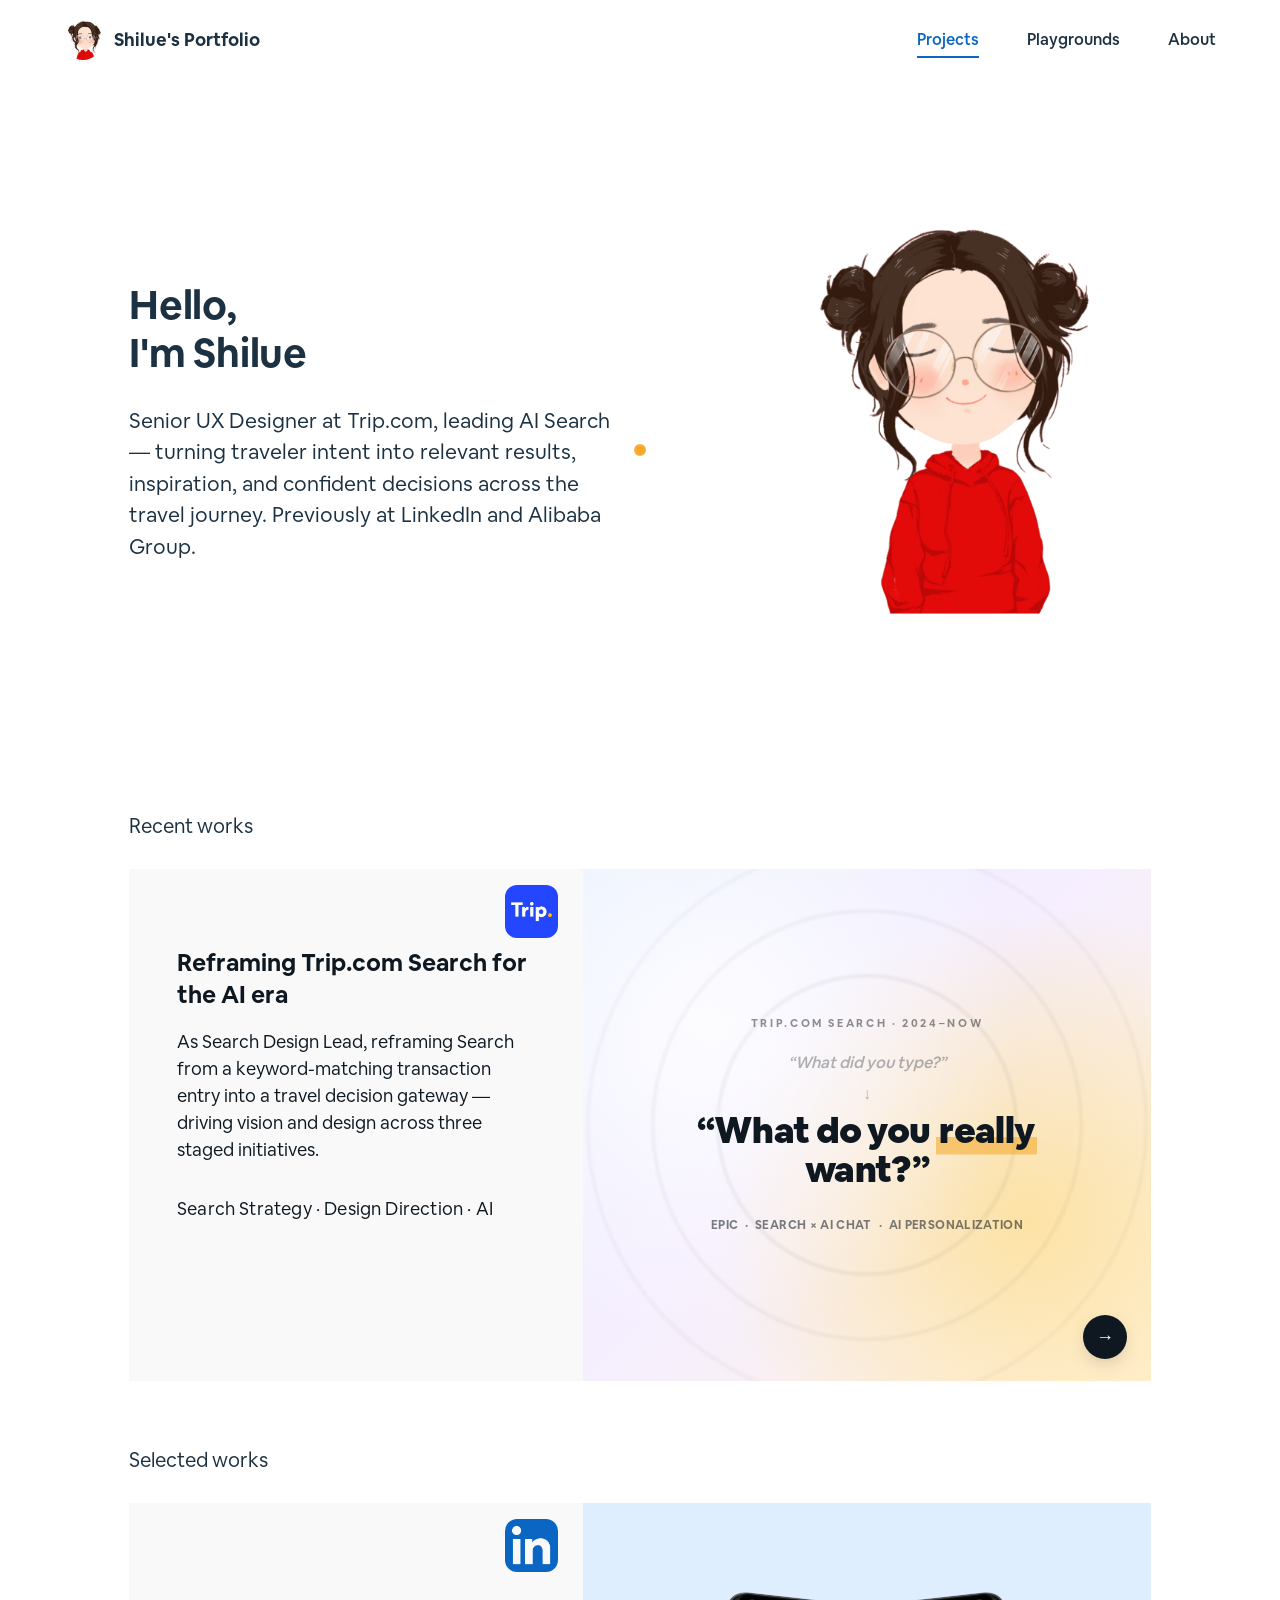
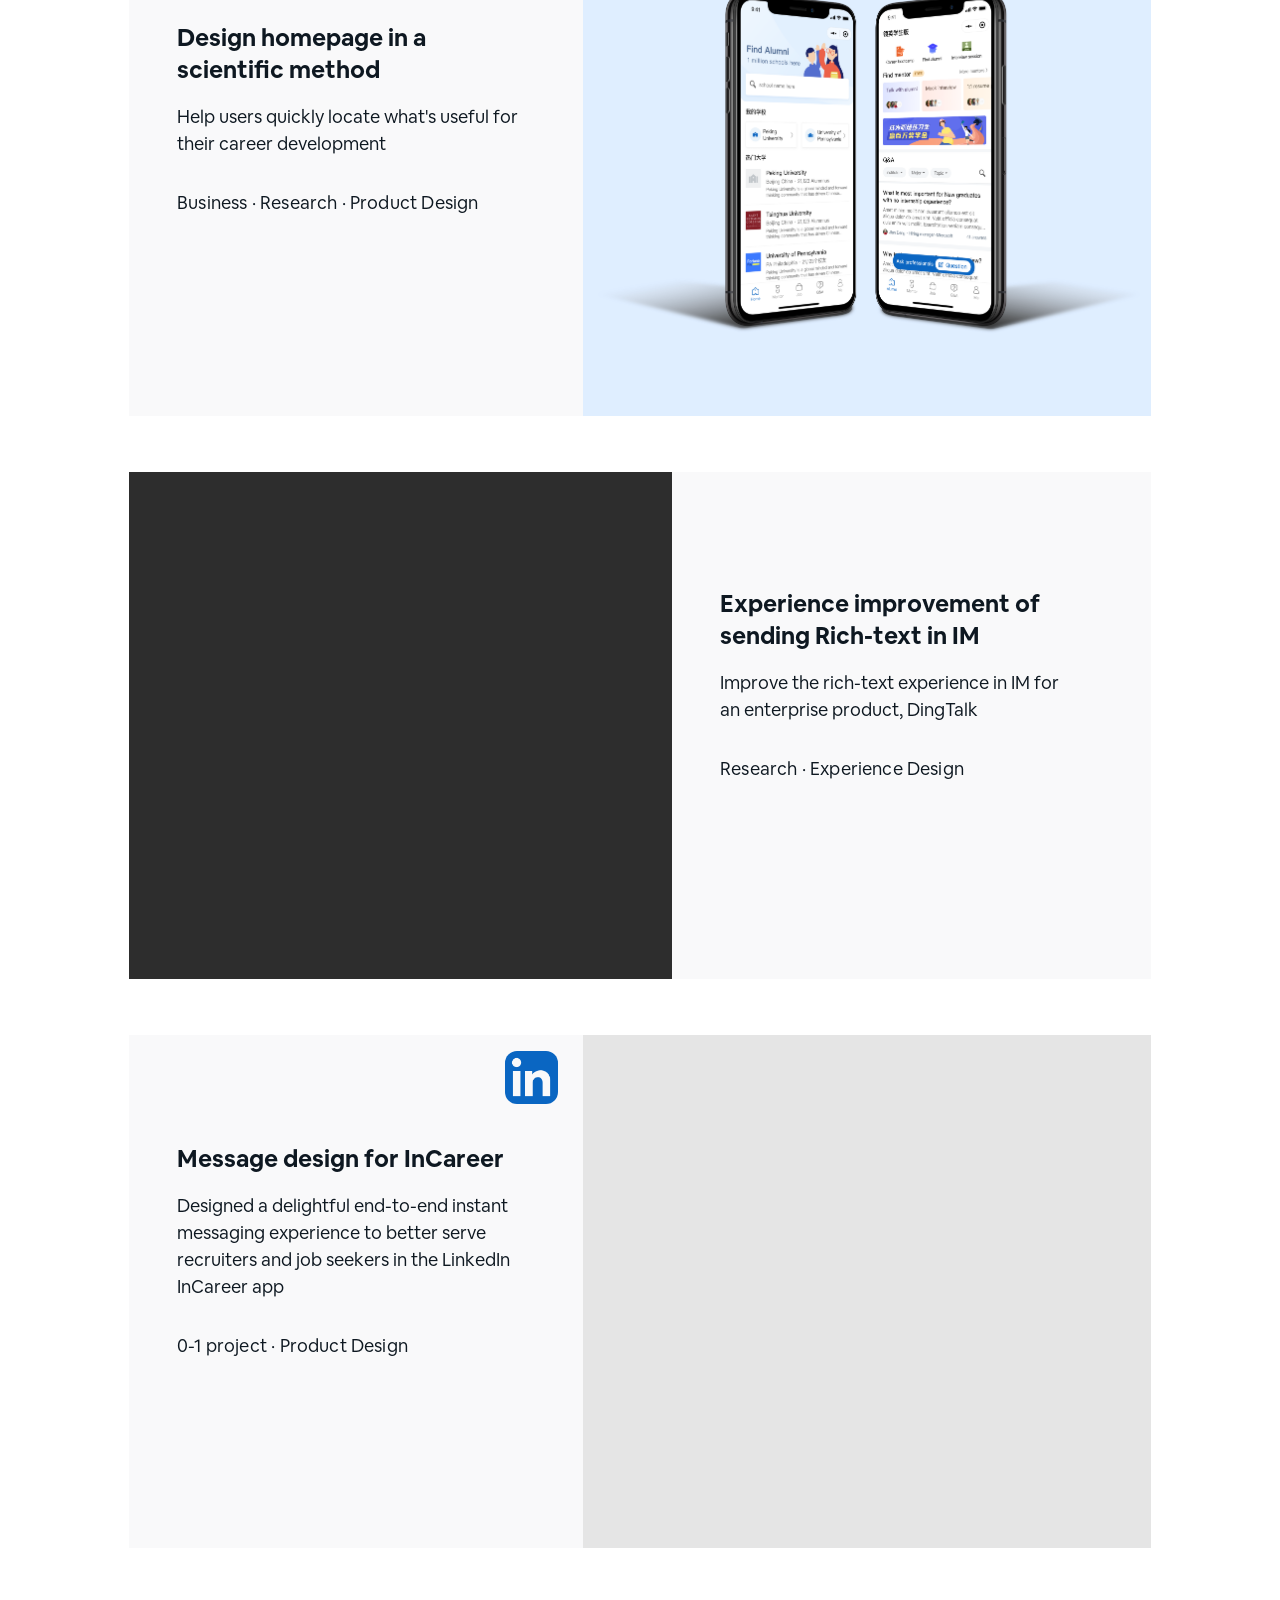
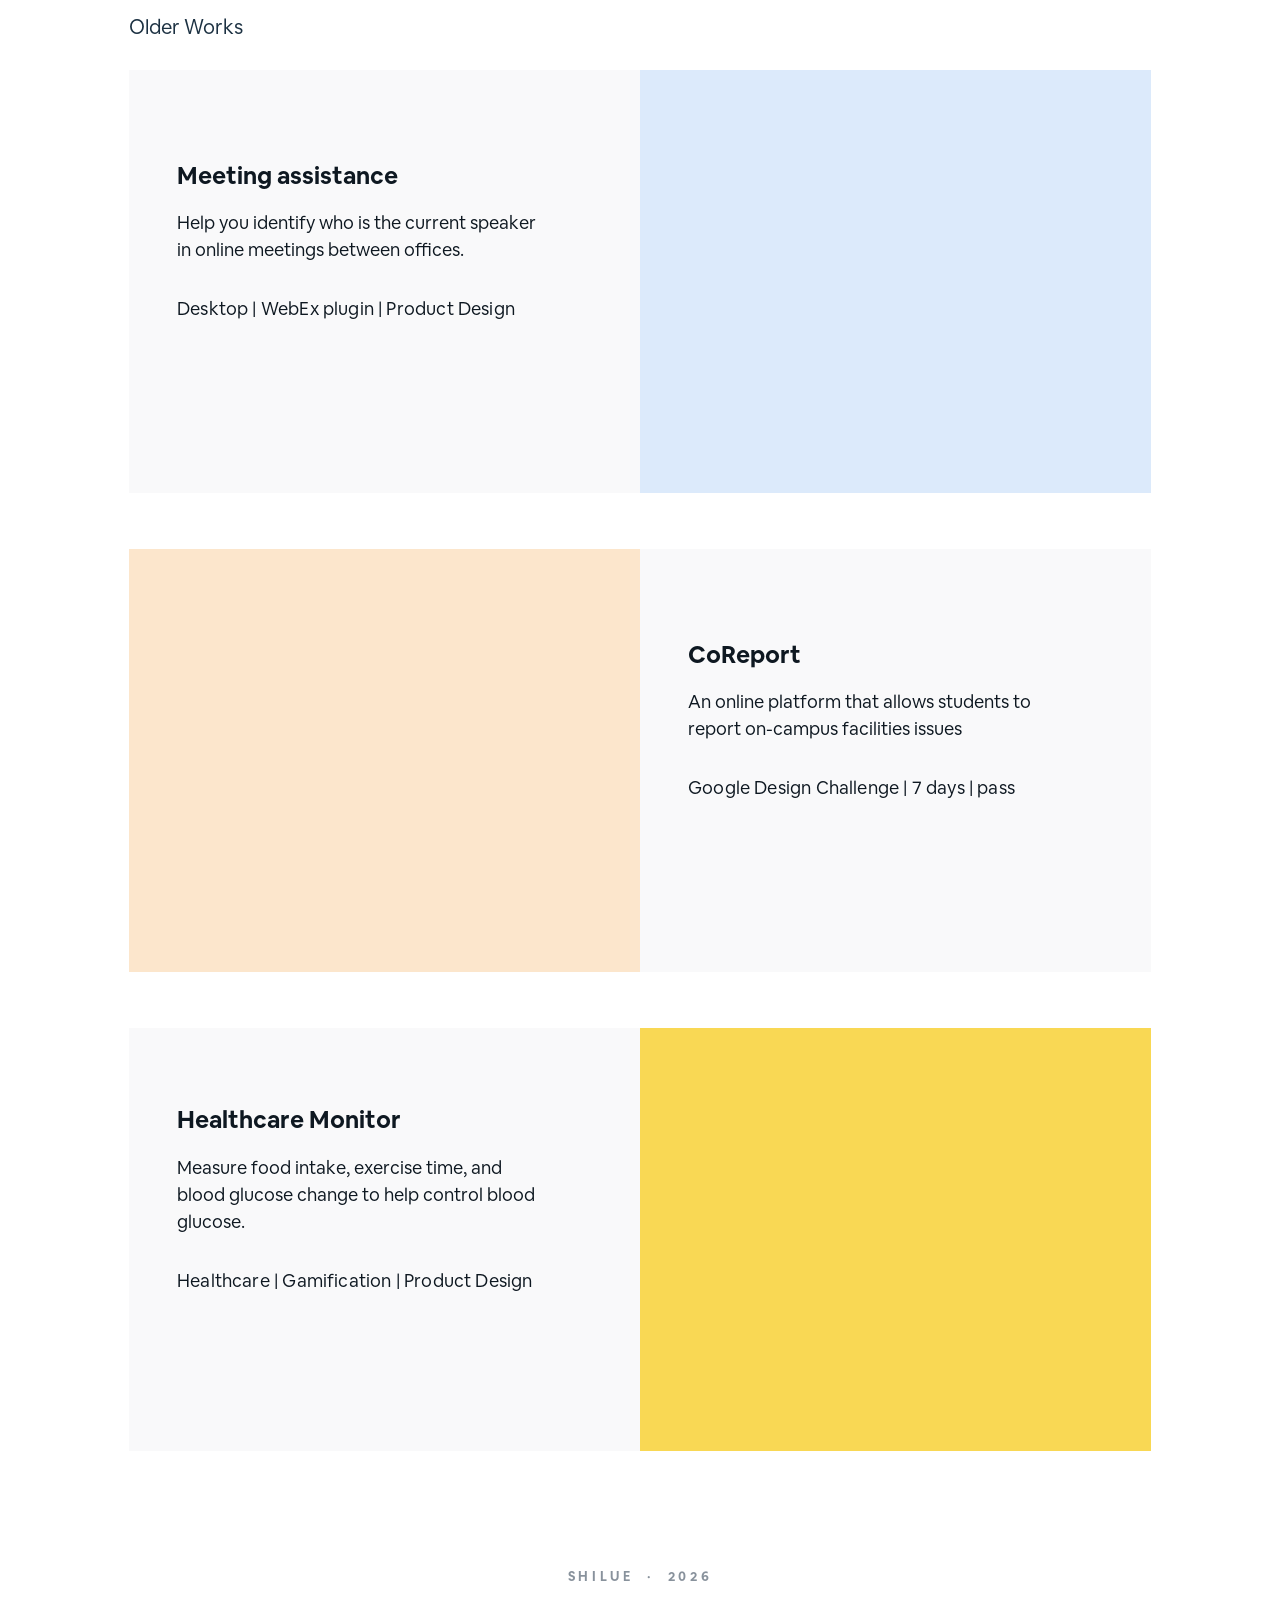
==== index.html @ 2739f9a9 "Portfolio: 图片本地化 + 压缩，首次发布 - 97 处 Wix CDN 外链改为本地 images/ 路径，站点不再依赖 Wix - 补齐 35 张此前未下载的图片 - 14 张超大图限宽" ====
<!DOCTYPE html>
<html lang="en">
<head>
  <meta charset="UTF-8" />
  <meta name="viewport" content="width=device-width, initial-scale=1.0" />
  <link rel="preload" href="fonts/AirbnbCereal_W_Bk.otf" as="font" type="font/otf" crossorigin>
  <link rel="preload" href="fonts/AirbnbCereal_W_Bd.otf" as="font" type="font/otf" crossorigin>
  <title>Product design | Shilue's Portfolio</title>
  <meta name="description" content="Senior UX Designer at Trip.com committed to solving problems, improving lives and driving business through human-centered design." />
  <link rel="icon" type="image/png" href="images/avatar-header.png" />
  <style>

/* ============ A11y baseline: focus-visible + reduced-motion ============ */
*:focus { outline: none; }
a:focus-visible, button:focus-visible, [tabindex]:focus-visible, .card:focus-visible, .card:focus-within {
  outline: 2px solid #0A66C2;
  outline-offset: 3px;
  border-radius: 4px;
}
@media (prefers-reduced-motion: reduce) {
  *, *::before, *::after {
    animation-duration: 0.01ms !important;
    animation-iteration-count: 1 !important;
    transition-duration: 0.01ms !important;
    scroll-behavior: auto !important;
  }
  video[autoplay] { display: none; }
}


@font-face { font-family: 'Airbnb Cereal App'; font-weight: 300; font-style: normal; src: url('fonts/AirbnbCereal_W_Lt.otf') format('opentype'); font-display: swap; }
@font-face { font-family: 'Airbnb Cereal App'; font-weight: 400; font-style: normal; src: url('fonts/AirbnbCereal_W_Bk.otf') format('opentype'); font-display: swap; }
@font-face { font-family: 'Airbnb Cereal App'; font-weight: 500; font-style: normal; src: url('fonts/AirbnbCereal_W_Md.otf') format('opentype'); font-display: swap; }
@font-face { font-family: 'Airbnb Cereal App'; font-weight: 700; font-style: normal; src: url('fonts/AirbnbCereal_W_Bd.otf') format('opentype'); font-display: swap; }
@font-face { font-family: 'Airbnb Cereal App'; font-weight: 800; font-style: normal; src: url('fonts/AirbnbCereal_W_XBd.otf') format('opentype'); font-display: swap; }
@font-face { font-family: 'Airbnb Cereal App'; font-weight: 900; font-style: normal; src: url('fonts/AirbnbCereal_W_Blk.otf') format('opentype'); font-display: swap; }

/* Fallback fonts sized to match Cereal metrics — reduces FOUT layout shift */
@font-face {
  font-family: 'Cereal-fallback';
  src: local('Arial');
  size-adjust: 102%;
  ascent-override: 92%;
  descent-override: 22%;
  line-gap-override: 0%;
}


:root {
  --color-text: #1C3142;
  --color-text-deep: #0E1821;
  --color-text-muted: #4A5868;
  --color-bg: #FFFFFF;
  --color-divider: #E5E7EB;
  --color-accent: #C24A3A;
  --bg-text-default: #F9F9FA;
  --bg-card1-img: #DCEAFB;
  --bg-card2-img: #2D2D2D;
  --bg-card3-img: #E5E5E5;
  --bg-card4-img: #DCEAFB;
  --bg-card5-img: #FCE6CC;
  --bg-card6-img: #F9D854;
  --font-sans: "Airbnb Cereal App", "Cereal-fallback", "Inter", "Helvetica Neue", Arial, Helvetica, sans-serif;
  --container-width: 1022px;
  --header-height: 80px;
}
* { box-sizing: border-box; }
html {
  /* Force vertical scrollbar to always show — guarantees identical viewport width
     across all pages so the centered header never shifts when navigating. */
  overflow-y: scroll;
}
html, body {
  margin: 0; padding: 0;
  background: var(--color-bg);
  color: var(--color-text);
  font-family: var(--font-sans);
  font-size: 16px;
  line-height: 1.5;
  -webkit-font-smoothing: antialiased;
}
a { color: inherit; text-decoration: none; }
a:hover { opacity: 0.85; transition: opacity .2s ease; }
.brand:hover { opacity: 1; }
img { max-width: 100%; display: block; }
.container { max-width: var(--container-width); margin: 0 auto; }

/* Header — transparent default, glass when scrolled */
html { scroll-behavior: smooth; }
.site-header {
  position: fixed;
  top: 0; left: 0; right: 0;
  width: 100%;
  background: transparent;
  z-index: 100;
  height: var(--header-height);
  display: flex; align-items: center;
  border-bottom: 1px solid transparent;
  transition: background-color .35s cubic-bezier(.4,0,.2,1),
              backdrop-filter .35s cubic-bezier(.4,0,.2,1),
              -webkit-backdrop-filter .35s cubic-bezier(.4,0,.2,1),
              border-color .35s cubic-bezier(.4,0,.2,1),
              box-shadow .35s cubic-bezier(.4,0,.2,1);
}
/* Reserve space at top of body so fixed header doesn't overlap initial content */
body { padding-top: var(--header-height); }
.site-header.is-scrolled {
  background: rgba(255, 255, 255, 0.55);
  backdrop-filter: saturate(160%) blur(28px);
  -webkit-backdrop-filter: saturate(160%) blur(28px);
  border-bottom-color: rgba(15, 24, 33, 0.08);
  box-shadow: 0 4px 24px -10px rgba(15, 24, 33, 0.10);
}
.site-header__inner { display: flex; align-items: center; justify-content: space-between; width: 100%; }
.brand { display: flex; align-items: center; gap: 12px; font-size: 18px; font-weight: 700; color: var(--color-text); }
.brand:hover { opacity: 1; }
.brand-avatar { position: relative; width: 38px; height: 40px; flex-shrink: 0; }
.brand-avatar img { position: absolute; top: 0; left: 0; width: 38px; height: 40px; object-fit: cover; border-radius: 50%; transition: opacity .2s ease, transform .4s cubic-bezier(.4,0,.2,1); }
.brand-avatar__hover { opacity: 0; }
.brand:hover .brand-avatar__default { opacity: 0; }
.brand:hover .brand-avatar__hover { opacity: 1; }
.brand:hover .brand-avatar img { transform: scale(1.05); }

.nav { display: flex; gap: 60px; align-items: center; }
.nav a {
  position: relative;
  display: inline-block;
  padding: 6px 0;
  font-size: 16px; font-weight: 500;
  color: var(--color-text);
  transition: color .25s cubic-bezier(.4,0,.2,1);
}
.nav a::after {
  content: "";
  position: absolute;
  left: 0; bottom: 0;
  width: 100%; height: 2px;
  background: currentColor;
  transform: scaleX(0);
  transform-origin: left center;
  transition: transform .35s cubic-bezier(.65,0,.35,1);
}
.nav a:hover::after,
.nav a.is-active::after { transform: scaleX(1); }
.nav a:hover { color: var(--color-text); opacity: 1; }
.nav a.is-active { color: #0A66C2; }

/* Hero */
.hero {
  display: grid;
  grid-template-columns: 1fr 1fr;
  gap: 32px;
  align-items: center;
  padding: 96px 0 80px;
  max-width: var(--container-width);
  margin: 0 auto;
}
.hero__title { font-size: 40px; font-weight: 700; line-height: 1.2; margin: 0 0 28px; color: var(--color-text); letter-spacing: -0.005em; }
.hero__bio { font-size: 21px; font-weight: 400; line-height: 1.5; max-width: 44ch; color: var(--color-text); margin: 0; }
.hero__avatar { display: flex; justify-content: flex-end; align-items: center; cursor: pointer; position: relative; z-index: 5; }
.hero__avatar img { max-width: 380px; width: 100%; height: auto; }

/* Section heading */
.section-heading { font-size: 20px; font-weight: 400; color: var(--color-text); margin: 64px 0 28px; }

/* Cards */
.work-list { display: flex; flex-direction: column; gap: 56px; margin: 0 0 56px; }
.card {
  display: grid;
  grid-template-columns: 1fr 1fr;
  width: 100%;
  background: var(--bg-text-default);
  text-decoration: none;
  color: inherit;
  overflow: hidden;
  transition: transform .25s ease, box-shadow .25s ease;
}
.card--c1, .card--c3, .card--c7 { grid-template-columns: 454fr 568fr; }
.card--c2 { grid-template-columns: 543fr 479fr; }
.card:hover { box-shadow: 0 16px 44px -20px rgba(20,30,50,.18); opacity: 1; }
.card__text { padding: 60px 48px 140px; display: flex; flex-direction: column; justify-content: center; position: relative; background: var(--bg-text-default); overflow: hidden; }
.card__text-inner { transition: transform .35s ease; }
.card:hover .card__text-inner { transform: translateY(-36px); }
.card__cta { position: absolute; bottom: 60px; left: 56px; display: inline-block; padding: 10px 24px; font-size: 15px; font-weight: 700; color: var(--color-text-deep); background: #F6F6F6; border: 2px solid var(--color-text-deep); border-radius: 0; opacity: 0; transform: translateY(16px); transition: opacity .3s ease .05s, transform .3s ease .05s; }
.card:hover .card__cta { opacity: 1; transform: translateY(0); }
.card__title { font-size: 24px; font-weight: 700; color: var(--color-text-deep); line-height: 1.3; margin: 0 0 18px; max-width: 360px; }
.card__desc { font-size: 18px; font-weight: 400; color: var(--color-text-deep); line-height: 1.5; margin: 0 0 32px; max-width: 360px; }
.card__tag { font-size: 18px; color: var(--color-text-deep); letter-spacing: 0.01em; }
.card__brand { position: absolute; top: 16px; right: 25px; width: 53px; height: 53px; object-fit: contain; border-radius: 12px; }
.card__brand--wide { width: auto; height: 58px; top: 18px; right: 17px; }
.card__media { position: relative; overflow: hidden; aspect-ratio: 568 / 513; }
.card__media img.card__photo { display: block; width: 100%; height: 100%; object-fit: cover; object-position: center; }
.card--c2 .card__media { aspect-ratio: 543 / 507; }
.card--c7 .card__media {
  aspect-ratio: 568 / 512;
  background:
    radial-gradient(circle at 22% 30%, rgba(255,255,255,.85), rgba(255,255,255,0) 55%),
    radial-gradient(circle at 78% 68%, rgba(255,214,102,.55), rgba(255,214,102,0) 55%),
    linear-gradient(135deg, #E8F0FF 0%, #F5EEFF 45%, #FFF3E0 100%);
  position: relative;
  overflow: hidden;
}
.card--c7 .card__media::before {
  content: "";
  position: absolute; inset: 0;
  background:
    radial-gradient(circle at 50% 50%, transparent 38%, rgba(15,24,33,.05) 39%, transparent 40%),
    radial-gradient(circle at 50% 50%, transparent 55%, rgba(15,24,33,.04) 56%, transparent 57%),
    radial-gradient(circle at 50% 50%, transparent 72%, rgba(15,24,33,.03) 73%, transparent 74%);
  mix-blend-mode: multiply;
  pointer-events: none;
}
.card--c7 .card__cover-label {
  position: absolute;
  left: 50%; top: 50%;
  transform: translate(-50%, -50%);
  text-align: center;
  font-family: var(--font-sans);
  color: #0F1821;
}
.card--c7 .card__cover-label { padding: 0 40px; width: 100%; max-width: 480px; }
.card--c7 .card__cover-label .k { display:block; font-size: 11px; font-weight: 700; letter-spacing: .24em; text-transform: uppercase; opacity: .48; margin-bottom: 22px; }
.card--c7 .card__cover-label .q-old { display:block; font-size: 16px; font-weight: 500; font-style: italic; opacity: .32; line-height: 1.3; margin-bottom: 8px; }
.card--c7 .card__cover-label .q-arrow { display:block; font-size: 16px; opacity: .3; margin: 2px 0 6px; font-weight: 400; }
.card--c7 .card__cover-label .q-new { display:block; font-size: 36px; font-weight: 900; line-height: 1.08; letter-spacing: -.02em; color: #0F1821; margin-bottom: 26px; }
.card--c7 .card__cover-label .q-new em { font-style: normal; background: linear-gradient(180deg, transparent 62%, rgba(245,166,35,.55) 62%); padding: 0 3px; }
.card--c7 .card__cover-label .s { display:block; font-size: 12px; font-weight: 700; opacity: .55; letter-spacing: .03em; text-transform: uppercase; }
.card--c7 .card__cover-arrow {
  position:absolute; right: 24px; bottom: 22px;
  width: 44px; height: 44px; border-radius: 50%;
  background: #0F1821; color: #fff;
  display:flex; align-items:center; justify-content:center;
  font-size: 18px; font-weight: 700;
  box-shadow: 0 6px 20px -8px rgba(15,24,33,.35);
  transition: transform .3s cubic-bezier(.4,0,.2,1);
}
.card--c7:hover .card__cover-arrow { transform: translate(4px,-4px); }
.card--c4 .card__media,
.card--c5 .card__media,
.card--c6 .card__media { aspect-ratio: 511 / 423; }

.card--c1 .card__media { background: var(--bg-card1-img); }
.card--c2 .card__media { background: var(--bg-card2-img); order: 0; }
.card--c2 .card__text { order: 1; }
.card--c3 .card__media { background: var(--bg-card3-img); }
.card--c4 .card__media { background: var(--bg-card4-img); }
.card--c5 .card__media { background: var(--bg-card5-img); order: 0; }
.card--c5 .card__text { order: 1; }
.card--c6 .card__media { background: var(--bg-card6-img); }

/* Footer */
.site-footer { padding: 60px 24px; text-align: center; font-size: 15px; color: var(--color-text-muted); }

/* Responsive */
:root { --side-pad: 0px; }
.container, .hero { padding-left: var(--side-pad); padding-right: var(--side-pad); }
.site-header > .container { padding-left: var(--side-pad); padding-right: var(--side-pad); }

@media (hover: none) {
  .card:hover { transform: none; box-shadow: none; opacity: 1; }
}

@media (max-width: 1080px) {
  :root { --container-width: 100%; --side-pad: 16px; }
  .hero { padding-top: 80px; padding-bottom: 64px; gap: 28px; }
  .hero__title { font-size: 38px; }
  .hero__avatar img { max-width: 320px; }
  .card__text { padding: 52px 48px 120px; }
  .nav { gap: 48px; }
}

@media (max-width: 900px) {
  :root { --side-pad: 16px; }
  .hero { padding-top: 64px; padding-bottom: 48px; gap: 24px; }
  .hero__title { font-size: 36px; }
  .hero__bio { font-size: 19px; }
  .hero__avatar img { max-width: 280px; }
  .card__text { padding: 44px 40px 100px; }
  .card__title { font-size: 22px; max-width: 320px; }
  .card__desc { font-size: 17px; max-width: 320px; }
  .card__tag { font-size: 16px; }
  .nav { gap: 32px; }
  .section-heading { margin: 56px 0 24px; }
  .work-list { gap: 44px; }
}

@media (max-width: 768px) {
  :root { --side-pad: 24px; }
  .site-header { height: 68px; }
  .brand { font-size: 16px; gap: 10px; white-space: nowrap; }
  .brand img { width: 34px; height: 36px; }
  .nav { gap: 24px; }
  .nav a { font-size: 15px; }

  .hero {
    grid-template-columns: 1fr;
    padding-top: 56px;
    padding-bottom: 40px;
    gap: 32px;
    text-align: left;
  }
  .hero__title { font-size: 34px; margin-bottom: 20px; }
  .hero__bio { font-size: 17px; max-width: none; }
  .hero__avatar { order: -1; justify-content: flex-start; }
  .hero__avatar img { max-width: 220px; }

  .card { grid-template-columns: 1fr; min-height: auto; }
  .card__text { padding: 36px 28px 40px; }
  .card__title { font-size: 22px; max-width: none; margin-bottom: 14px; }
  .card__desc { font-size: 16px; max-width: none; margin-bottom: 22px; }
  .card__tag { font-size: 15px; }
  .card__brand { top: 22px; right: 24px; width: 40px; height: 40px; }
  .card__brand--wide { height: 44px; }

  .card--c2 .card__media, .card--c5 .card__media { order: -1; }
  .card--c2 .card__text, .card--c5 .card__text { order: 0; }

  .section-heading { font-size: 18px; margin: 48px 0 20px; }
  .work-list { gap: 32px; }
}

@media (max-width: 600px) {
  :root { --side-pad: 20px; }
  .site-header { height: 60px; }
  .brand span { font-size: 15px; }
  .brand img { width: 30px; height: 32px; }
  .nav { gap: 18px; }
  .nav a { font-size: 14px; }

  .hero { padding-top: 40px; padding-bottom: 32px; gap: 24px; }
  .hero__title { font-size: 30px; line-height: 1.15; margin-bottom: 16px; }
  .hero__bio { font-size: 16px; line-height: 1.55; }
  .hero__avatar img { max-width: 180px; }

  .card__text { padding: 32px 22px 36px; }
  .card__title { font-size: 20px; margin-bottom: 12px; }
  .card__desc { font-size: 15px; margin-bottom: 18px; }
  .card__tag { font-size: 14px; }
  .card__brand { top: 18px; right: 18px; width: 36px; height: 36px; }
  .card__brand--wide { height: 38px; }

  .section-heading { font-size: 17px; margin: 40px 0 18px; }
  .work-list { gap: 24px; margin-bottom: 40px; }
  .site-footer { padding: 40px 20px; font-size: 14px; }
}

@media (max-width: 380px) {
  :root { --side-pad: 16px; }
  .nav { gap: 14px; }
  .nav a { font-size: 13px; }
  .brand span { font-size: 14px; }

  .hero__title { font-size: 26px; }
  .hero__bio { font-size: 15px; }
  .hero__avatar img { max-width: 150px; }

  .card__text { padding: 28px 18px 32px; }
  .card__title { font-size: 18px; }
  .card__desc { font-size: 14px; }
}
  
/* ============ Header unified — fixed max-width across all pages (kills nav jitter) ============ */
.site-header__inner{max-width:1200px !important;margin:0 auto !important;padding:0 24px !important;width:100% !important;box-sizing:border-box}


/* ============ Nav unified — same size/spacing across all pages & breakpoints (kills switch-jitter) ============ */
.nav{display:flex !important;gap:48px !important;align-items:center !important}
.nav a{font-size:16px !important;font-weight:500 !important;padding:6px 0 !important}
@media (max-width:900px){.nav{gap:32px !important}}
@media (max-width:600px){.nav{gap:20px !important}}




/* ============ Cross-page View Transitions (Chrome/Edge 126+, Safari 18+) ============ */
@view-transition { navigation: auto; }
::view-transition-old(root),::view-transition-new(root){animation-duration:.18s;animation-timing-function:cubic-bezier(.4,0,.2,1);mix-blend-mode:normal}
::view-transition-old(root){animation-name:vt-fade-out}
::view-transition-new(root){animation-name:vt-fade-in}
@keyframes vt-fade-out{to{opacity:0}}
@keyframes vt-fade-in{from{opacity:0}}


.wow-progress{position:fixed;top:0;left:0;height:2px;background:#F5A623;width:0%;z-index:9999;transition:width .1s ease-out}


/* Site-wide signature stamp (in footer) */
.wow-sig{font-family:var(--font-sans);font-size:13px;font-weight:700;color:var(--color-text-muted,#4A5868);letter-spacing:0.28em;text-transform:uppercase;margin:0;opacity:0.65;text-align:center}


/* ============ MOUSE MAGIC — 5 interactive layers ============ */

/* 1. Cursor trail — small alternating yellow/blue dots */
.mm-trail{position:fixed;top:0;left:0;width:10px;height:10px;border-radius:50%;pointer-events:none;z-index:9997;opacity:0;will-change:transform,opacity;transition:opacity .3s ease}
.mm-trail.is-on{opacity:0.8}

/* 2. Cursor spotlight on project cards (radial gradient follows cursor) */
.card{--mx:50%;--my:50%;position:relative;isolation:isolate;overflow:hidden}
.card::before{content:"";position:absolute;inset:0;background:radial-gradient(600px circle at var(--mx) var(--my),rgba(10,102,194,0.10),transparent 40%);opacity:0;transition:opacity .4s ease;pointer-events:none;z-index:1}
.card:hover::before{opacity:1}
.card > *{position:relative;z-index:2}

/* 3. Click reaction particles */
.mm-burst{position:fixed;pointer-events:none;z-index:9999;color:#F5A623;font-size:14px;font-weight:800;opacity:0;animation:mm-burst-anim .6s cubic-bezier(.4,0,.2,1) forwards}
@keyframes mm-burst-anim{
  0%{opacity:1;transform:translate(-50%,-50%) scale(0.6)}
  100%{opacity:0;transform:translate(-50%,-150%) scale(1.4)}
}

/* 5. Avatar tilt-follow cursor */

/* Reduced motion — kill everything */
@media (prefers-reduced-motion:reduce){
  .mm-trail,.mm-particles,.mm-burst{display:none !important}
  .card::before{display:none}
  .brand-avatar{transition:none !important}
}
@media (pointer:coarse){
  .mm-trail,.mm-particles{display:none}
}


/* Character interaction — hover speech bubble + click particle burst */
.hero__avatar{position:relative}
.hero__avatar::after{content:attr(data-tip);position:absolute;top:8px;right:-8px;background:#0F1821;color:#fff;padding:8px 14px;border-radius:14px 14px 14px 4px;font-family:var(--font-sans);font-size:13px;font-weight:600;white-space:nowrap;opacity:0;pointer-events:none;transform:translateX(8px);transition:opacity .3s cubic-bezier(.4,0,.2,1),transform .3s cubic-bezier(.4,0,.2,1);box-shadow:0 8px 20px -6px rgba(15,24,33,.25);z-index:5}
.hero__avatar:hover::after{opacity:1;transform:translateX(0)}
.hero__avatar img{cursor:pointer;transition:transform .2s ease-out !important}
.hero__avatar.is-poked img{animation:mm-avatar-poke .5s cubic-bezier(.4,0,.2,1)}
@keyframes mm-avatar-poke{
  0%{transform:scale(1)}
  40%{transform:scale(0.93)}
  100%{transform:scale(1)}
}
.brand-avatar{cursor:pointer}
.brand-avatar.is-poked img{animation:mm-avatar-poke .5s cubic-bezier(.4,0,.2,1) !important}


/* Hide default system cursor (only color trail visible) */
@media (hover:hover) and (pointer:fine){
  body,body *{cursor:none !important}
  a,button,.card,input,textarea,select,.brand,.hero__avatar,.brand-avatar,label,summary{cursor:none !important}
}

/* Pure-CSS bubbles: click spawns divs that animate themselves via keyframes */
.mm-bubble{
  position:fixed;
  left:var(--ox,0); top:var(--oy,0);
  width:var(--sz,28px); height:var(--sz,28px);
  margin-left:calc(var(--sz,28px) * -0.5);
  margin-top:calc(var(--sz,28px) * -0.5);
  border-radius:50%;
  pointer-events:none;
  z-index:9999;
  will-change:transform,opacity;
  border:1px solid rgba(255,255,255,.55);
  background:radial-gradient(circle at 32% 28%, rgba(255,255,255,.85), var(--tint,rgba(160,200,255,.35)) 70%);
  opacity:0;
  transform:translate3d(0,0,0) scale(.2);
  animation:mm-float var(--dur,3.4s) cubic-bezier(.2,.55,.35,1) var(--delay,0s) forwards;
}
@keyframes mm-float{
  0%   { transform:translate3d(0,0,0) scale(.2); opacity:0; }
  10%  { opacity:1; }
  75%  { opacity:1; }
  100% { transform:translate3d(var(--dx,0),var(--dy,-360px),0) scale(1); opacity:0; }
}
.mm-splash{position:fixed;pointer-events:none;z-index:9999;width:5px;height:5px;border-radius:50%;background:rgba(255,255,255,.9);box-shadow:0 0 6px rgba(180,200,255,.6);animation:mm-splash-anim .5s ease-out forwards}
@keyframes mm-splash-anim{
  0%{opacity:1;transform:translate(-50%,-50%) scale(1)}
  100%{opacity:0;transform:translate(calc(-50% + var(--sx,0)),calc(-50% + var(--sy,0))) scale(0.3)}
}


.hero__avatar img{transform:none !important}

</style>
</head>
<body>

  <header class="site-header">
    <div class="container site-header__inner">
      <a href="index.html" class="brand" aria-label="Shilue's Portfolio">
        <span class="brand-avatar"><img loading="eager" decoding="async" fetchpriority="high" class="brand-avatar__default" src="images/avatar-header.png" alt="Shilue avatar icon" /><img loading="lazy" decoding="async" class="brand-avatar__hover" src="images/avatar-header-hover.png" alt="" /></span>
        <span>Shilue's Portfolio</span>
      </a>
      <nav class="nav" aria-label="Main">
        <a href="index.html" class="is-active">Projects</a>
        <a href="playgrounds/index.html">Playgrounds</a>
        <a href="resume.html">About</a>
      </nav>
    </div>
  </header>

  <main>

    <section class="hero" aria-label="Intro">
      <div class="hero__copy">
        <h1 class="hero__title">Hello,<br />I'm Shilue</h1>
        <p class="hero__bio">Senior UX Designer at Trip.com, leading AI Search — turning traveler intent into relevant results, inspiration, and confident decisions across the travel journey. Previously at LinkedIn and Alibaba Group.</p>
      </div>
      <div class="hero__avatar" data-tip="Hi! 👋 Click me!">
        <img loading="lazy" decoding="async" src="images/efcc58_6e7d229afb374b2b94dc3527e30d95b9~mv2.gif" alt="Animated avatar of Shilue" />
      </div>
    </section>

    <section class="container" aria-label="Recent works">
      <h2 class="section-heading">Recent works</h2>
      <div class="work-list">

        <a class="card card--c7" href="projects/ai-search.html" aria-label="Redefining what Search can do — AI Search at Trip.com">
          <div class="card__text">
            <img loading="lazy" decoding="async" class="card__brand" src="images/tripcom-logo.jpeg" alt="Trip.com" />
            <div class="card__text-inner">
              <h3 class="card__title">Reframing Trip.com Search for the AI era</h3>
              <p class="card__desc">As Search Design Lead, reframing Search from a keyword-matching transaction entry into a travel decision gateway — driving vision and design across three staged initiatives.</p>
              <span class="card__tag">Search Strategy · Design Direction · AI</span>
            </div>
            <div class="card__cta">Read More</div>
          </div>
          <div class="card__media" aria-hidden="true">
            <div class="card__cover-label">
              <span class="k">Trip.com Search · 2024–Now</span>
              <span class="q-old">&ldquo;What did you type?&rdquo;</span>
              <span class="q-arrow" aria-hidden="true">↓</span>
              <span class="q-new">&ldquo;What do you <em>really</em> want?&rdquo;</span>
              <span class="s">EPIC &nbsp;·&nbsp; Search × AI Chat &nbsp;·&nbsp; AI Personalization</span>
            </div>
            <div class="card__cover-arrow" aria-hidden="true">→</div>
          </div>
        </a>

      </div>
    </section>

    <section class="container" aria-label="Selected works">
      <h2 class="section-heading">Selected works</h2>
      <div class="work-list">

        <a class="card card--c1" href="projects/homepage-design.html" aria-label="Design homepage in a scientific method">
          <div class="card__text">
            <img loading="lazy" decoding="async" class="card__brand" src="images/efcc58_31ee971731a949f8bb9954780e67ec0a~mv2.png" alt="LinkedIn" />
            <div class="card__text-inner">
              <h3 class="card__title">Design homepage in a scientific method</h3>
              <p class="card__desc">Help users quickly locate what's useful for their career development</p>
              <span class="card__tag">Business · Research · Product Design</span>
            </div>
            <div class="card__cta">Read More</div>
          </div>
          <div class="card__media">
            <img loading="lazy" decoding="async" class="card__photo" src="images/efcc58_0c4ee060a30346a8a33c1806dd3dc7f6~mv2.png" alt="Two iPhones showing LinkedIn InCareer homepage redesign" />
          </div>
        </a>

        <a class="card card--c2" href="projects/dingtalk.html" aria-label="Experience improvement of sending Rich-text in IM">
          <div class="card__media">
            <img loading="lazy" decoding="async" class="card__photo" src="images/efcc58_f739327a96fd45af9f5f298b775ad52b~mv2.png" alt="Hand holding a phone with DingTalk chat open" />
          </div>
          <div class="card__text">
            <img loading="lazy" decoding="async" class="card__brand card__brand--wide" src="images/efcc58_b8219b3767c44c19a6cce5e556c31381~mv2.png" alt="Alibaba Group" />
            <div class="card__text-inner">
              <h3 class="card__title">Experience improvement of sending Rich-text in IM</h3>
              <p class="card__desc">Improve the rich-text experience in IM for an enterprise product, DingTalk</p>
              <span class="card__tag">Research · Experience Design</span>
            </div>
            <div class="card__cta">Read More</div>
          </div>
        </a>

        <a class="card card--c3" href="projects/messagedesign.html" aria-label="Message design for InCareer">
          <div class="card__text">
            <img loading="lazy" decoding="async" class="card__brand" src="images/efcc58_31ee971731a949f8bb9954780e67ec0a~mv2.png" alt="LinkedIn" />
            <div class="card__text-inner">
              <h3 class="card__title">Message design for InCareer</h3>
              <p class="card__desc">Designed a delightful end-to-end instant messaging experience to better serve recruiters and job seekers in the LinkedIn InCareer app</p>
              <span class="card__tag">0-1 project · Product Design</span>
            </div>
            <div class="card__cta">Read More</div>
          </div>
          <div class="card__media">
            <img loading="lazy" decoding="async" class="card__photo" src="images/efcc58_fb3279acc7d7433a907e0dc0378cfd9b~mv2.png" alt="Multiple phones showing InCareer messaging" />
          </div>
        </a>

      </div>
    </section>

    <section class="container" aria-label="Older works">
      <h2 class="section-heading">Older Works</h2>
      <div class="work-list">

        <a class="card card--c4" href="projects/identio-1.html" aria-label="Meeting assistance">
          <div class="card__text">
            <div class="card__text-inner">
              <h3 class="card__title">Meeting assistance</h3>
              <p class="card__desc">Help you identify who is the current speaker in online meetings between offices.</p>
              <span class="card__tag">Desktop | WebEx plugin | Product Design</span>
            </div>
            <div class="card__cta">Read More</div>
          </div>
          <div class="card__media">
            <img loading="lazy" decoding="async" class="card__photo" src="images/efcc58_afce2b21068d4c58b6c7f317a6c1651d~mv2.png" alt="Laptop showing WebEx meeting plugin" />
          </div>
        </a>

        <a class="card card--c5" href="projects/google-design-challenge.html" aria-label="CoReport">
          <div class="card__media">
            <img loading="lazy" decoding="async" class="card__photo" src="images/efcc58_58de4f68fd04407f835bc06e528eb755~mv2.png" alt="Two iPhones showing CoReport on-campus issue reporting app" />
          </div>
          <div class="card__text">
            <div class="card__text-inner">
              <h3 class="card__title">CoReport</h3>
              <p class="card__desc">An online platform that allows students to report on-campus facilities issues</p>
              <span class="card__tag">Google Design Challenge | 7 days | pass</span>
            </div>
            <div class="card__cta">Read More</div>
          </div>
        </a>

        <a class="card card--c6" href="projects/platano.html" aria-label="Healthcare Monitor">
          <div class="card__text">
            <div class="card__text-inner">
              <h3 class="card__title">Healthcare Monitor</h3>
              <p class="card__desc">Measure food intake, exercise time, and blood glucose change to help control blood glucose.</p>
              <span class="card__tag">Healthcare | Gamification | Product Design</span>
            </div>
            <div class="card__cta">Read More</div>
          </div>
          <div class="card__media">
            <img loading="lazy" decoding="async" class="card__photo" src="images/efcc58_5e04da9cf4fc4405b915cc4426d4323b~mv2.png" alt="Two iPhones showing Healthcare Monitor app with food and exercise tracking" />
          </div>
        </a>

      </div>
    </section>

  </main>

  <footer class="site-footer">
    <p class="wow-sig">SHILUE &nbsp;·&nbsp; 2026</p>
  </footer>

  <script>
    (function () {
      const header = document.querySelector('.site-header');
      if (!header) return;
      let scrolled = false;
      const onScroll = () => {
        const isScrolled = window.scrollY > 16;
        if (isScrolled !== scrolled) {
          scrolled = isScrolled;
          header.classList.toggle('is-scrolled', scrolled);
        }
      };
      window.addEventListener('scroll', onScroll, { passive: true });
      onScroll();
    })();
  </script>

<script>
  // Prefetch same-origin html links on hover — near-instant navigation
  (function(){
    var prefetched = new Set();
    document.addEventListener('mouseover', function(e){
      var link = e.target.closest && e.target.closest('a[href]');
      if (!link) return;
      var href = link.href;
      if (!href || prefetched.has(href)) return;
      // Only same-origin html
      try { var u = new URL(href, location.href); if (u.origin !== location.origin) return; } catch(e){ return; }
      if (!/\.html($|\?|#)/.test(u.pathname) && u.pathname !== '/' && !u.pathname.endsWith('/')) return;
      var l = document.createElement('link');
      l.rel = 'prefetch'; l.href = href; l.as = 'document';
      document.head.appendChild(l);
      prefetched.add(href);
    }, { passive: true });
  })();
</script>

<script>
(function(){
  if (window.matchMedia('(prefers-reduced-motion: reduce)').matches) return;
  var b = document.createElement('div');
  b.className = 'wow-progress';
  document.body.appendChild(b);
  function u(){ var h = document.documentElement.scrollHeight - window.innerHeight; b.style.width = (h>0 ? Math.min(100,window.scrollY/h*100) : 0) + '%'; }
  window.addEventListener('scroll', u, { passive: true });
  u();
})();
</script>


<script>
  // ============ MOUSE MAGIC ============
  if (!window.matchMedia('(prefers-reduced-motion: reduce)').matches && !window.matchMedia('(pointer: coarse)').matches){

  // Shared cursor tracker
  var mouseX = window.innerWidth / 2, mouseY = window.innerHeight / 2;
  document.addEventListener('mousemove', function(e){ mouseX = e.clientX; mouseY = e.clientY; });

  // ============ 1. Cursor trail — 6 alternating yellow/blue dots ============
  (function(){
    var N = 3, dots = [], positions = [];
    var colors = ['#F5A623','#F5A623','#F5A623','#F5A623','#F5A623','#F5A623'];
    var sizes = [12,9,6];
    for (var i = 0; i < N; i++){
      var d = document.createElement('div');
      d.className = 'mm-trail';
      d.style.background = colors[i];
      d.style.width = d.style.height = sizes[i] + 'px';
      d.style.opacity = (0.85 - i * 0.12);
      document.body.appendChild(d);
      dots.push(d);
      positions.push({ x: mouseX, y: mouseY });
    }
    var activated = false;
    document.addEventListener('mousemove', function(){
      if (!activated){ dots.forEach(d => d.classList.add('is-on')); activated = true; }
    });
    function loop(){
      // Cascading follow — each dot follows the previous with delay
      positions[0].x += (mouseX - positions[0].x) * 0.5;
      positions[0].y += (mouseY - positions[0].y) * 0.5;
      for (var i = 1; i < N; i++){
        positions[i].x += (positions[i-1].x - positions[i].x) * 0.4;
        positions[i].y += (positions[i-1].y - positions[i].y) * 0.4;
      }
      for (var i = 0; i < N; i++){
        dots[i].style.transform = 'translate3d(' + (positions[i].x - sizes[i]/2) + 'px,' + (positions[i].y - sizes[i]/2) + 'px, 0)';
      }
      requestAnimationFrame(loop);
    }
    loop();
  })();

  // ============ 2. Cursor spotlight on cards ============
  (function(){
    var cards = document.querySelectorAll('.card');
    cards.forEach(function(card){
      card.addEventListener('mousemove', function(e){
        var r = card.getBoundingClientRect();
        var x = ((e.clientX - r.left) / r.width) * 100;
        var y = ((e.clientY - r.top) / r.height) * 100;
        card.style.setProperty('--mx', x + '%');
        card.style.setProperty('--my', y + '%');
      });
    });
  })();

  // ============ 3. Click reaction particles ============
  (function(){
    var symbols = ['✨','·','◆','✦','+'];
    document.addEventListener('click', function(e){
      // Skip clicks on interactive elements to not disrupt links
      var symbol = symbols[Math.floor(Math.random() * symbols.length)];
      var colors = ['#F5A623','#0A66C2','#F5A623'];
      for (var i = 0; i < 5; i++){
        var b = document.createElement('div');
        b.className = 'mm-burst';
        b.textContent = symbol;
        var angle = (Math.PI * 2 / 5) * i + Math.random() * 0.5;
        var dist = 30 + Math.random() * 30;
        b.style.left = e.clientX + 'px';
        b.style.top = e.clientY + 'px';
        b.style.color = colors[i % colors.length];
        b.style.fontSize = (10 + Math.random() * 8) + 'px';
        b.style.transform = 'translate(-50%,-50%)';
        b.style.setProperty('--dx', (Math.cos(angle) * dist) + 'px');
        b.style.setProperty('--dy', (Math.sin(angle) * dist) + 'px');
        // Custom trajectory via inline keyframes
        b.style.animation = 'mm-burst-anim ' + (0.5 + Math.random() * 0.3) + 's cubic-bezier(.4,0,.2,1) forwards';
        document.body.appendChild(b);
        setTimeout((function(el){ return function(){ el.remove(); }; })(b), 800);
      }
    });
  })();
  // Avatar tilt removed

  } // end reduced-motion gate
</script>






<script>
  // Bubble stream — pure CSS animation, click spawns self-removing divs
  (function(){
    if (window.matchMedia('(prefers-reduced-motion: reduce)').matches) { console.log('[bubbles] reduced-motion, skipping'); return; }
    console.log('%c[bubbles] init v3', 'color:#0A66C2;font-weight:700');

    var tints = [
      ['rgba(140,180,255,.42)','rgba(255,230,150,.28)'],
      ['rgba(255,230,150,.38)','rgba(140,180,255,.28)'],
      ['rgba(255,255,255,.48)','rgba(160,200,255,.30)'],
      ['rgba(200,170,255,.35)','rgba(160,220,255,.28)']
    ];

    function spawnOne(ox, oy, delay){
      var el = document.createElement('div');
      el.className = 'mm-bubble';
      var size = 30 + Math.pow(Math.random(), 1.4) * 55;
      var dx = (Math.random() - 0.5) * 380;
      var dy = -(220 + Math.random() * 260);
      var dur = 2.6 + Math.random() * 1.8;
      var t = tints[Math.floor(Math.random() * tints.length)];
      el.style.setProperty('--sz', size + 'px');
      el.style.setProperty('--ox', ox + 'px');
      el.style.setProperty('--oy', oy + 'px');
      el.style.setProperty('--dx', dx + 'px');
      el.style.setProperty('--dy', dy + 'px');
      el.style.setProperty('--dur', dur + 's');
      el.style.setProperty('--delay', delay + 'ms');
      el.style.setProperty('--tint', t[0]);
      el.addEventListener('animationend', function(){ el.remove(); });
      // Cursor pop: enable after 600ms so bubbles don't self-destruct at the click point
      el.style.pointerEvents = 'none';
      setTimeout(function(){ if (el.parentNode) el.style.pointerEvents = 'auto'; }, 600);
      el.addEventListener('mouseenter', function(){
        el.style.animation = 'none';
        el.style.transition = 'transform .25s cubic-bezier(.3,.7,.4,1),opacity .25s';
        var r = el.getBoundingClientRect();
        var cx = r.left + r.width/2, cy = r.top + r.height/2;
        el.style.left = cx + 'px';
        el.style.top = cy + 'px';
        el.style.transform = 'translate3d(0,0,0) scale(1.5)';
        el.style.opacity = '0';
        for (var i = 0; i < 5; i++){
          var sp = document.createElement('div');
          sp.className = 'mm-splash';
          sp.style.left = cx + 'px';
          sp.style.top = cy + 'px';
          var a = (Math.PI * 2 / 5) * i + Math.random() * 0.4;
          var d = 12 + Math.random() * 14;
          sp.style.setProperty('--sx', (Math.cos(a) * d) + 'px');
          sp.style.setProperty('--sy', (Math.sin(a) * d) + 'px');
          document.body.appendChild(sp);
          setTimeout((function(node){ return function(){ node.remove(); }; })(sp), 500);
        }
        setTimeout(function(){ el.remove(); }, 260);
      });
      document.body.appendChild(el);
    }

    function spawnStream(ox, oy){
      var count = 14 + Math.floor(Math.random() * 4);
      for (var i = 0; i < count; i++){
        var a = Math.random() * Math.PI * 2;
        var r = 20 + Math.random() * 55;
        spawnOne(ox + Math.cos(a) * r, oy + Math.sin(a) * r * 0.55, i * (60 + Math.random() * 70));
      }
    }

    var chars = document.querySelectorAll('.hero__avatar, .brand-avatar');
    console.log('%c[bubbles] chars found:', 'color:#0A66C2', chars.length);
    chars.forEach(function(char){
      char.style.cursor = 'pointer';
      char.addEventListener('click', function(e){
        console.log('%c[bubbles] click on', 'color:#F5A623;font-weight:700', char.className);
        e.preventDefault();
        e.stopPropagation();
        char.classList.remove('is-poked');
        void char.offsetWidth;
        char.classList.add('is-poked');
        var r = char.getBoundingClientRect();
        spawnStream(r.left + r.width / 2, r.top + r.height * 0.45);
        setTimeout(function(){ char.classList.remove('is-poked'); }, 600);
      });
    });
  })();
</script>

</body>
</html>
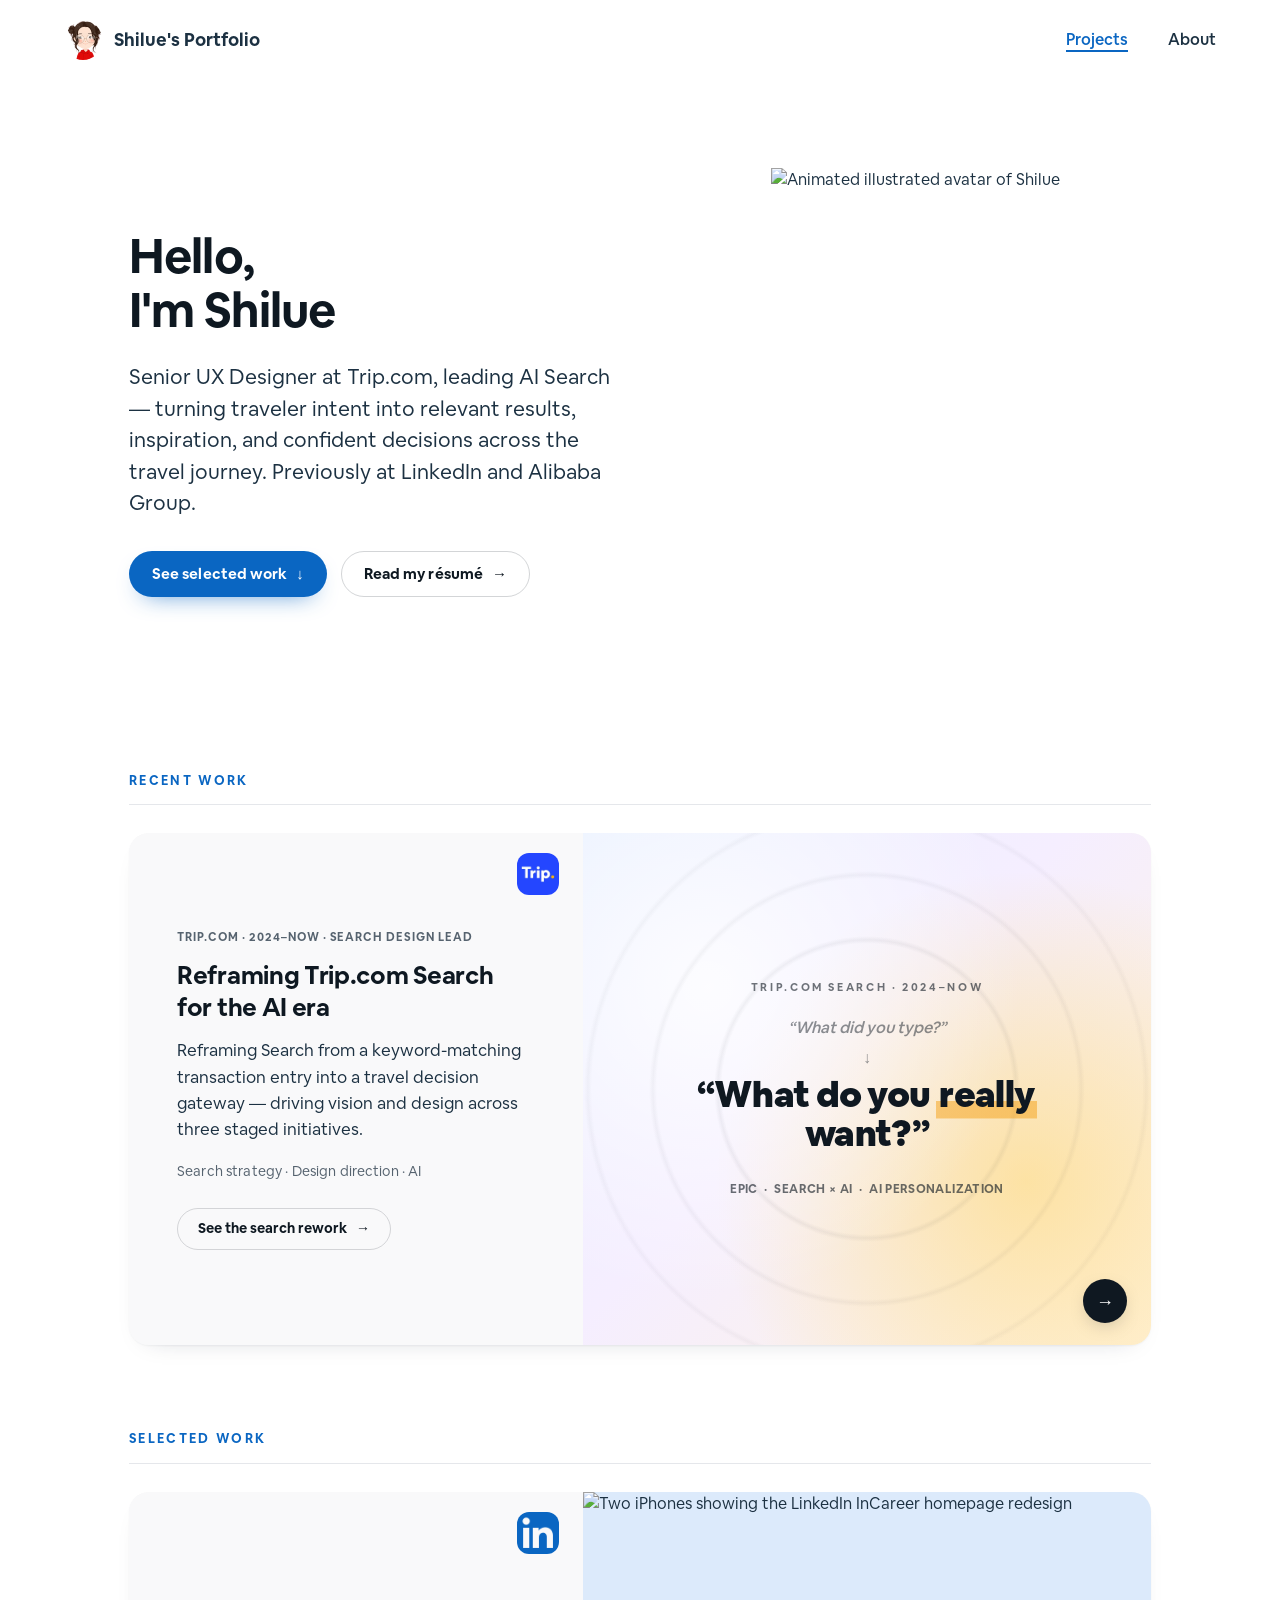
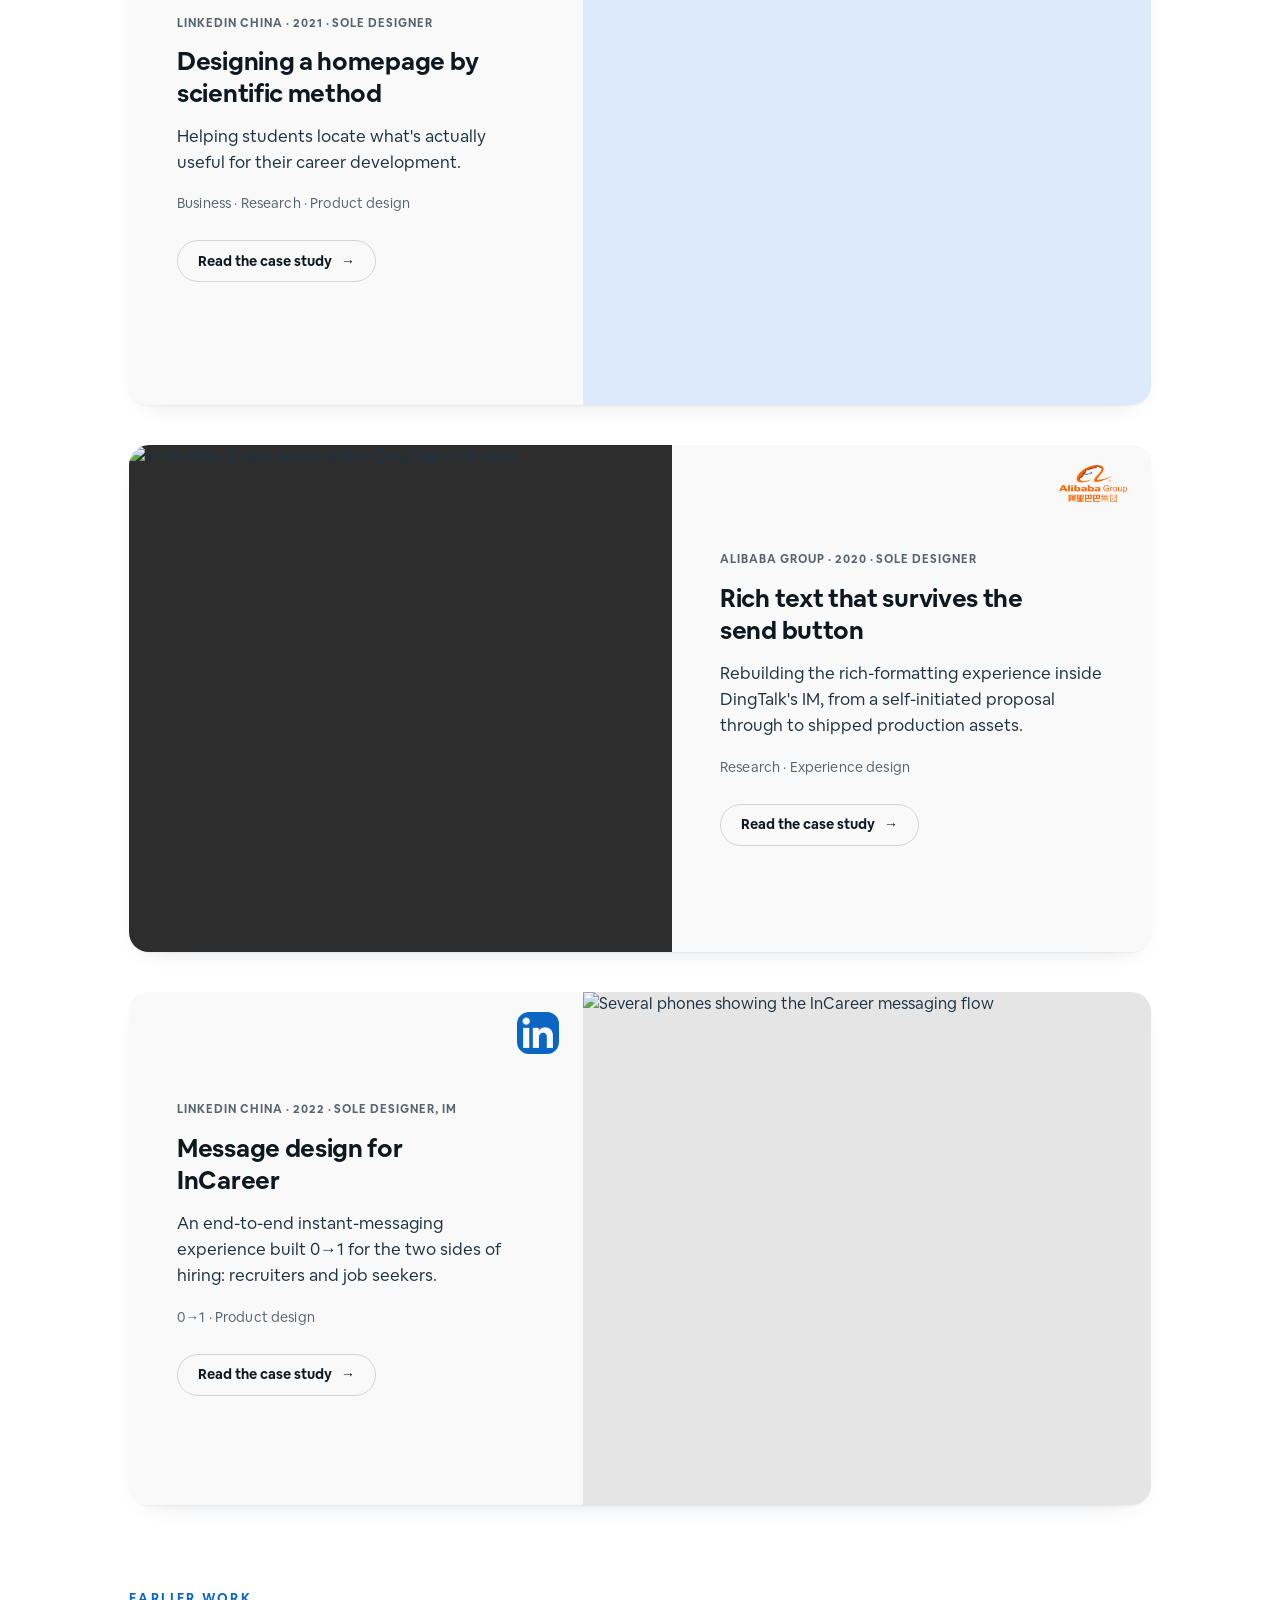
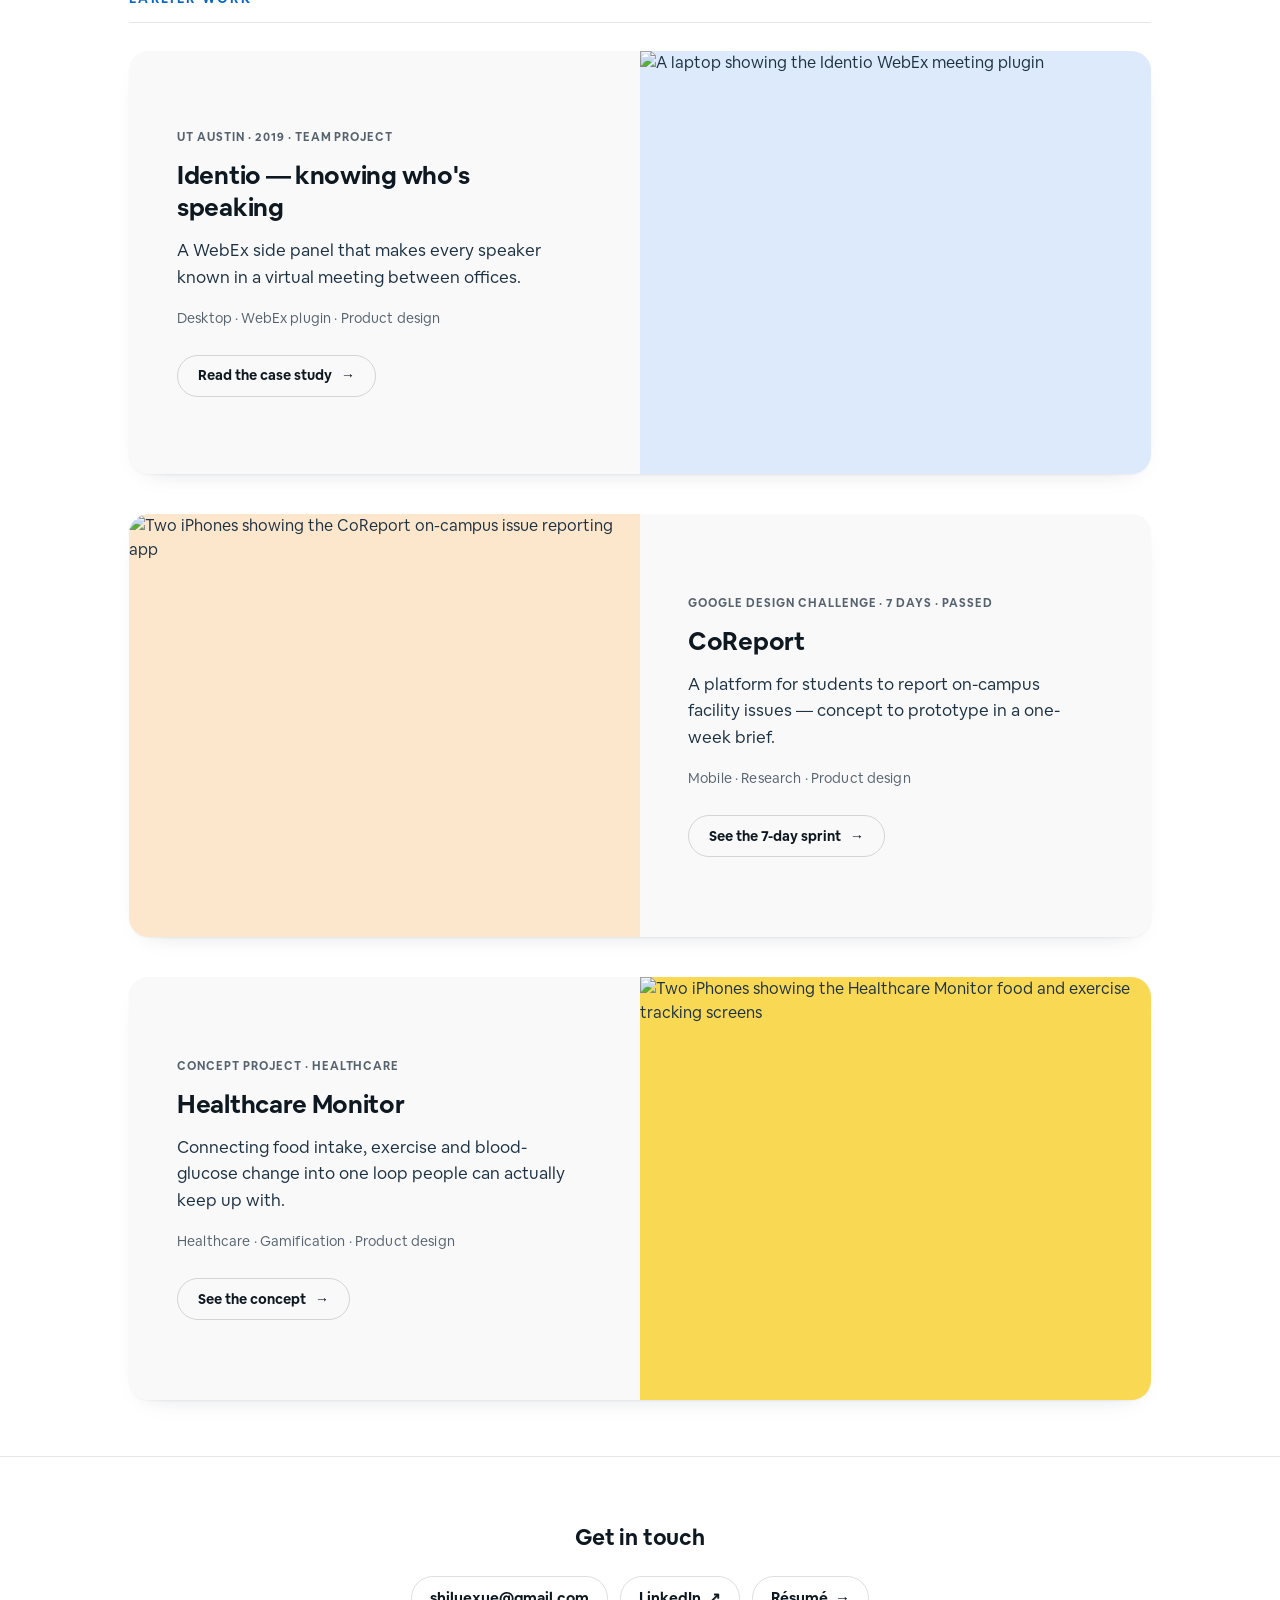
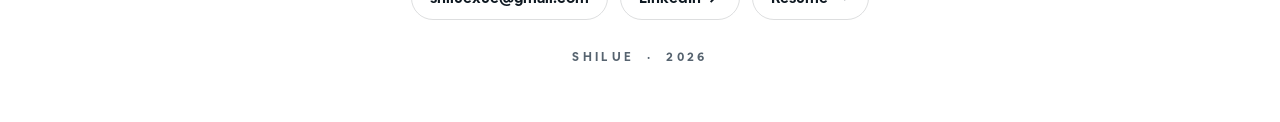
==== commit cc379af8: "09.09更新" ====
--- a/index.html
+++ b/index.html
@@ -12,11 +12,16 @@
 
 /* ============ A11y baseline: focus-visible + reduced-motion ============ */
 *:focus { outline: none; }
-a:focus-visible, button:focus-visible, [tabindex]:focus-visible, .card:focus-visible, .card:focus-within {
-  outline: 2px solid #0A66C2;
+a:focus-visible, button:focus-visible, [tabindex]:focus-visible {
+  outline: 2px solid var(--focus);
   outline-offset: 3px;
   border-radius: 4px;
 }
+/* Cards get a slightly larger offset so the ring clears the rounded corner.
+   NOTE: :focus-within is deliberately NOT used here — it also matches on
+   mouse click and leaves a "stuck" ring on every card the user has clicked. */
+.card:focus-visible { outline: 2px solid var(--focus); outline-offset: 4px; border-radius: calc(var(--radius) + 4px); }
+
 @media (prefers-reduced-motion: reduce) {
   *, *::before, *::after {
     animation-duration: 0.01ms !important;
@@ -49,10 +54,19 @@
 :root {
   --color-text: #1C3142;
   --color-text-deep: #0E1821;
-  --color-text-muted: #4A5868;
+  --color-text-muted: #56636F;
   --color-bg: #FFFFFF;
   --color-divider: #E5E7EB;
-  --color-accent: #C24A3A;
+
+  /* ---- ONE brand accent. Swap this single value to re-tint the whole site. ---- */
+  --accent: #0A66C2;
+  --accent-ink: #08508F;
+  --accent-wash: rgba(10, 102, 194, 0.10);
+  /* Focus ring shares the accent — one interactive colour across the whole site. */
+  --focus: #0A66C2;
+  /* Decorative marker on the AI Search cover only. Never used for interaction. */
+  --marker: rgba(245, 166, 35, 0.55);
+
   --bg-text-default: #F9F9FA;
   --bg-card1-img: #DCEAFB;
   --bg-card2-img: #2D2D2D;
@@ -60,15 +74,26 @@
   --bg-card4-img: #DCEAFB;
   --bg-card5-img: #FCE6CC;
   --bg-card6-img: #F9D854;
+
   --font-sans: "Airbnb Cereal App", "Cereal-fallback", "Inter", "Helvetica Neue", Arial, Helvetica, sans-serif;
   --container-width: 1022px;
   --header-height: 80px;
+  --radius: 20px;
+  --ease-out: cubic-bezier(.22,.61,.36,1);
+  --ease-spring: cubic-bezier(.34,1.32,.5,1);
 }
 * { box-sizing: border-box; }
 html {
   /* Force vertical scrollbar to always show — guarantees identical viewport width
      across all pages so the centered header never shifts when navigating. */
   overflow-y: scroll;
+  scroll-behavior: smooth;
+  /* Without this, jumping to #work parks the section underneath the fixed header. */
+  scroll-padding-top: calc(var(--header-height) + 20px);
+  /* iOS Safari silently inflates text in landscape without this, which is what
+     pushes headers and card copy out of their boxes on iPhone. */
+  -webkit-text-size-adjust: 100%;
+  text-size-adjust: 100%;
 }
 html, body {
   margin: 0; padding: 0;
@@ -79,14 +104,27 @@
   line-height: 1.5;
   -webkit-font-smoothing: antialiased;
 }
-a { color: inherit; text-decoration: none; }
-a:hover { opacity: 0.85; transition: opacity .2s ease; }
-.brand:hover { opacity: 1; }
+a { color: inherit; text-decoration: none; -webkit-tap-highlight-color: rgba(10,102,194,.14); }
 img { max-width: 100%; display: block; }
+picture { display: contents; }
 .container { max-width: var(--container-width); margin: 0 auto; }
 
-/* Header — transparent default, glass when scrolled */
-html { scroll-behavior: smooth; }
+/* Flex/grid children default to min-width:auto, which refuses to shrink below
+   their content — the single most common cause of "it doesn't wrap on iPhone".
+   Every flex/grid child on this page is allowed to shrink and to break words. */
+.site-header__inner > *, .hero > *, .card > *, .card__text > *, .site-footer__inner > * { min-width: 0; }
+h1, h2, h3, p, span, a { overflow-wrap: break-word; }
+
+/* Skip link */
+.skip-link {
+  position: absolute; left: 16px; top: -60px; z-index: 200;
+  background: var(--color-text-deep); color: #fff;
+  padding: 12px 18px; border-radius: 10px; font-size: 15px; font-weight: 700;
+  transition: top .2s var(--ease-out);
+}
+.skip-link:focus { top: 12px; }
+
+/* ============ Header — transparent default, glass when scrolled ============ */
 .site-header {
   position: fixed;
   top: 0; left: 0; right: 0;
@@ -96,44 +134,49 @@
   height: var(--header-height);
   display: flex; align-items: center;
   border-bottom: 1px solid transparent;
-  transition: background-color .35s cubic-bezier(.4,0,.2,1),
-              backdrop-filter .35s cubic-bezier(.4,0,.2,1),
-              -webkit-backdrop-filter .35s cubic-bezier(.4,0,.2,1),
-              border-color .35s cubic-bezier(.4,0,.2,1),
-              box-shadow .35s cubic-bezier(.4,0,.2,1);
-}
-/* Reserve space at top of body so fixed header doesn't overlap initial content */
+  view-transition-name: site-header;
+  transition: background-color .35s var(--ease-out),
+              backdrop-filter .35s var(--ease-out),
+              -webkit-backdrop-filter .35s var(--ease-out),
+              border-color .35s var(--ease-out),
+              box-shadow .35s var(--ease-out);
+}
 body { padding-top: var(--header-height); }
 .site-header.is-scrolled {
-  background: rgba(255, 255, 255, 0.55);
-  backdrop-filter: saturate(160%) blur(28px);
-  -webkit-backdrop-filter: saturate(160%) blur(28px);
-  border-bottom-color: rgba(15, 24, 33, 0.08);
-  box-shadow: 0 4px 24px -10px rgba(15, 24, 33, 0.10);
-}
-.site-header__inner { display: flex; align-items: center; justify-content: space-between; width: 100%; }
-.brand { display: flex; align-items: center; gap: 12px; font-size: 18px; font-weight: 700; color: var(--color-text); }
-.brand:hover { opacity: 1; }
-.brand-avatar { position: relative; width: 38px; height: 40px; flex-shrink: 0; }
-.brand-avatar img { position: absolute; top: 0; left: 0; width: 38px; height: 40px; object-fit: cover; border-radius: 50%; transition: opacity .2s ease, transform .4s cubic-bezier(.4,0,.2,1); }
+  /* 0.55 alpha let page text read straight through the bar. 0.86 + blur keeps
+     the nav legible over any content that scrolls underneath it. */
+  background: rgba(255, 255, 255, 0.90);
+  backdrop-filter: saturate(160%) blur(20px);
+  -webkit-backdrop-filter: saturate(160%) blur(20px);
+  border-bottom-color: rgba(15, 24, 33, 0.09);
+  box-shadow: 0 4px 24px -12px rgba(15, 24, 33, 0.14);
+}
+.site-header__inner {
+  display: flex; align-items: center; justify-content: space-between;
+  width: 100%; max-width: 1200px; margin: 0 auto; padding: 0 24px; gap: 16px;
+}
+.brand { display: flex; align-items: center; gap: 12px; font-size: 18px; font-weight: 700; color: var(--color-text); min-width: 0; }
+.brand-avatar { position: relative; width: 38px; height: 40px; flex-shrink: 0; cursor: pointer; }
+.brand-avatar img { position: absolute; top: 0; left: 0; width: 38px; height: 40px; object-fit: cover; border-radius: 50%; transition: opacity .2s ease, transform .4s var(--ease-out); }
 .brand-avatar__hover { opacity: 0; }
 .brand:hover .brand-avatar__default { opacity: 0; }
 .brand:hover .brand-avatar__hover { opacity: 1; }
 .brand:hover .brand-avatar img { transform: scale(1.05); }
-
-.nav { display: flex; gap: 60px; align-items: center; }
+.brand-name { white-space: nowrap; }
+
+.nav { display: flex; gap: 40px; align-items: center; }
 .nav a {
   position: relative;
-  display: inline-block;
-  padding: 6px 0;
+  display: inline-flex; align-items: center;
+  min-height: 44px;              /* WCAG 2.5.8 target size */
   font-size: 16px; font-weight: 500;
   color: var(--color-text);
-  transition: color .25s cubic-bezier(.4,0,.2,1);
+  transition: color .25s var(--ease-out);
 }
 .nav a::after {
   content: "";
   position: absolute;
-  left: 0; bottom: 0;
+  left: 0; bottom: 10px;
   width: 100%; height: 2px;
   background: currentColor;
   transform: scaleX(0);
@@ -142,54 +185,142 @@
 }
 .nav a:hover::after,
 .nav a.is-active::after { transform: scaleX(1); }
-.nav a:hover { color: var(--color-text); opacity: 1; }
-.nav a.is-active { color: #0A66C2; }
-
-/* Hero */
+.nav a:hover { color: var(--accent-ink); }
+.nav a.is-active { color: var(--accent); }
+
+/* ============ Hero ============ */
 .hero {
   display: grid;
   grid-template-columns: 1fr 1fr;
   gap: 32px;
   align-items: center;
-  padding: 96px 0 80px;
+  padding: 88px 0 72px;
   max-width: var(--container-width);
   margin: 0 auto;
 }
-.hero__title { font-size: 40px; font-weight: 700; line-height: 1.2; margin: 0 0 28px; color: var(--color-text); letter-spacing: -0.005em; }
+.hero__title { font-size: 48px; font-weight: 700; line-height: 1.12; margin: 0 0 24px; color: var(--color-text-deep); letter-spacing: -0.018em; }
 .hero__bio { font-size: 21px; font-weight: 400; line-height: 1.5; max-width: 44ch; color: var(--color-text); margin: 0; }
-.hero__avatar { display: flex; justify-content: flex-end; align-items: center; cursor: pointer; position: relative; z-index: 5; }
-.hero__avatar img { max-width: 380px; width: 100%; height: auto; }
-
-/* Section heading */
-.section-heading { font-size: 20px; font-weight: 400; color: var(--color-text); margin: 64px 0 28px; }
-
-/* Cards */
-.work-list { display: flex; flex-direction: column; gap: 56px; margin: 0 0 56px; }
+.hero__actions { display: flex; flex-wrap: wrap; align-items: center; gap: 14px; margin-top: 32px; }
+.btn {
+  display: inline-flex; align-items: center; gap: 9px;
+  min-height: 46px; padding: 0 22px;
+  border-radius: 999px;
+  font-size: 15px; font-weight: 700; letter-spacing: .005em;
+  border: 1.5px solid transparent;
+  transition: background-color .26s var(--ease-out), color .26s var(--ease-out),
+              border-color .26s var(--ease-out), transform .18s var(--ease-out),
+              box-shadow .26s var(--ease-out);
+}
+.btn__arw { transition: transform .3s var(--ease-spring); }
+.btn--primary { background: var(--accent); color: #fff; box-shadow: 0 10px 24px -14px rgba(10,102,194,.85); }
+.btn--primary:hover { background: var(--accent-ink); box-shadow: 0 14px 30px -14px rgba(10,102,194,.9); }
+.btn--ghost { color: var(--color-text-deep); border-color: rgba(14,24,33,.18); }
+.btn--ghost:hover { border-color: var(--color-text-deep); background: rgba(14,24,33,.04); }
+.btn:hover .btn__arw { transform: translate(3px, 0); }
+.btn--primary:hover .btn__arw { transform: translate(0, 3px); }
+.btn:active { transform: scale(.97); }
+
+.hero__avatar { display: flex; justify-content: flex-end; align-items: center; position: relative; z-index: 5; }
+.hero__avatar img { max-width: 380px; width: 100%; height: auto; cursor: pointer; }
+
+/* ============ Section heading ============ */
+.section-head {
+  display: flex; align-items: baseline; gap: 16px;
+  margin: 84px 0 28px;
+  padding-bottom: 14px;
+  border-bottom: 1px solid var(--color-divider);
+}
+.section-head__title {
+  font-size: 13px; font-weight: 700; letter-spacing: .18em; text-transform: uppercase;
+  color: var(--accent); margin: 0;
+}
+.section-head__count { font-size: 13px; font-weight: 500; color: var(--color-text-muted); letter-spacing: .04em; }
+#work .section-head { margin-top: 40px; }   /* first section sits closer to the hero */
+[id] { scroll-margin-top: calc(var(--header-height) + 20px); }
+
+/* ============ Cards ============ */
+.work-list { display: flex; flex-direction: column; gap: 40px; margin: 0 0 56px; }
 .card {
+  --mx: 50%; --my: 50%;
+  position: relative;
+  isolation: isolate;
   display: grid;
   grid-template-columns: 1fr 1fr;
   width: 100%;
   background: var(--bg-text-default);
-  text-decoration: none;
   color: inherit;
   overflow: hidden;
-  transition: transform .25s ease, box-shadow .25s ease;
+  border-radius: var(--radius);
+  /* Rest state now reads as a physical object, not a flat colour block. */
+  box-shadow: 0 1px 2px rgba(20,30,50,.05), 0 10px 26px -20px rgba(20,30,50,.28);
+  transform: translate3d(0,0,0);
+  transition: transform .34s var(--ease-out), box-shadow .34s var(--ease-out);
 }
 .card--c1, .card--c3, .card--c7 { grid-template-columns: 454fr 568fr; }
 .card--c2 { grid-template-columns: 543fr 479fr; }
-.card:hover { box-shadow: 0 16px 44px -20px rgba(20,30,50,.18); opacity: 1; }
-.card__text { padding: 60px 48px 140px; display: flex; flex-direction: column; justify-content: center; position: relative; background: var(--bg-text-default); overflow: hidden; }
-.card__text-inner { transition: transform .35s ease; }
-.card:hover .card__text-inner { transform: translateY(-36px); }
-.card__cta { position: absolute; bottom: 60px; left: 56px; display: inline-block; padding: 10px 24px; font-size: 15px; font-weight: 700; color: var(--color-text-deep); background: #F6F6F6; border: 2px solid var(--color-text-deep); border-radius: 0; opacity: 0; transform: translateY(16px); transition: opacity .3s ease .05s, transform .3s ease .05s; }
-.card:hover .card__cta { opacity: 1; transform: translateY(0); }
-.card__title { font-size: 24px; font-weight: 700; color: var(--color-text-deep); line-height: 1.3; margin: 0 0 18px; max-width: 360px; }
-.card__desc { font-size: 18px; font-weight: 400; color: var(--color-text-deep); line-height: 1.5; margin: 0 0 32px; max-width: 360px; }
-.card__tag { font-size: 18px; color: var(--color-text-deep); letter-spacing: 0.01em; }
-.card__brand { position: absolute; top: 16px; right: 25px; width: 53px; height: 53px; object-fit: contain; border-radius: 12px; }
-.card__brand--wide { width: auto; height: 58px; top: 18px; right: 17px; }
+
+/* hover: the whole card lifts as one object */
+.card:hover { transform: translate3d(0,-6px,0); box-shadow: 0 2px 4px rgba(20,30,50,.05), 0 30px 60px -28px rgba(20,30,50,.34); }
+/* active: the press. This single frame is what makes a click feel like a click. */
+.card:active { transform: translate3d(0,-1px,0) scale(.9935); box-shadow: 0 1px 3px rgba(20,30,50,.08), 0 12px 26px -20px rgba(20,30,50,.30); transition-duration: .1s; }
+
+.card__text {
+  display: flex; flex-direction: column; justify-content: center;
+  padding: 56px 48px;
+  position: relative;
+  background: var(--bg-text-default);
+  min-width: 0;
+}
+.card__brand { position: absolute; top: 20px; right: 24px; width: 42px; height: 42px; object-fit: contain; border-radius: 12px; }
+.card__brand--wide { width: auto; height: 38px; }
+.card__eyebrow {
+  font-size: 11.5px; font-weight: 700; letter-spacing: .085em; text-transform: uppercase;
+  color: var(--color-text-muted); margin: 0 0 14px; padding-right: 58px;
+}
+.card__title { font-size: 25px; font-weight: 700; color: var(--color-text-deep); line-height: 1.28; margin: 0 0 14px; max-width: 22ch; letter-spacing: -.012em; }
+.card__desc { font-size: 17px; font-weight: 400; color: var(--color-text); line-height: 1.55; margin: 0 0 18px; max-width: 40ch; }
+.card__tag { font-size: 14px; color: var(--color-text-muted); letter-spacing: 0.01em; margin: 0; }
+
+/* CTA lives in normal flow, so it is left-aligned with the title by construction
+   (the old absolute `left:56px` sat 8px off the 48px text edge), it reserves its
+   own space so nothing jumps on hover, and it is visible on touch. */
+.card__cta {
+  align-self: flex-start;
+  display: inline-flex; align-items: center; gap: 9px;
+  margin-top: 26px;
+  min-height: 42px; padding: 0 20px;
+  border-radius: 999px;
+  border: 1.5px solid rgba(14,24,33,.16);
+  background: transparent;
+  font-size: 14px; font-weight: 700; color: var(--color-text-deep);
+  transition: background-color .28s var(--ease-out), border-color .28s var(--ease-out),
+              color .28s var(--ease-out);
+}
+.card__cta-arw { transition: transform .3s var(--ease-spring); }
+.card:hover .card__cta { background: var(--color-text-deep); border-color: var(--color-text-deep); color: #fff; }
+.card:hover .card__cta-arw { transform: translateX(4px); }
+
 .card__media { position: relative; overflow: hidden; aspect-ratio: 568 / 513; }
-.card__media img.card__photo { display: block; width: 100%; height: 100%; object-fit: cover; object-position: center; }
+.card__media img.card__photo {
+  display: block; width: 100%; height: 100%;
+  object-fit: cover; object-position: center;
+  transform: scale(1);
+  transition: transform .55s var(--ease-out);
+}
+.card:hover .card__media img.card__photo { transform: scale(1.045); }
+
+/* Cursor sheen — sits ABOVE the artwork (z-index 3). The previous version put it
+   at z-index 1, underneath two opaque panels, so it never rendered at all. */
+.card__media::after {
+  content: "";
+  position: absolute; inset: 0; z-index: 3;
+  background: radial-gradient(360px circle at var(--mx) var(--my), rgba(255,255,255,.42), rgba(255,255,255,0) 62%);
+  mix-blend-mode: soft-light;
+  opacity: 0; pointer-events: none;
+  transition: opacity .4s var(--ease-out);
+}
+.card:hover .card__media::after { opacity: 1; }
+
 .card--c2 .card__media { aspect-ratio: 543 / 507; }
 .card--c7 .card__media {
   aspect-ratio: 568 / 512;
@@ -197,8 +328,6 @@
     radial-gradient(circle at 22% 30%, rgba(255,255,255,.85), rgba(255,255,255,0) 55%),
     radial-gradient(circle at 78% 68%, rgba(255,214,102,.55), rgba(255,214,102,0) 55%),
     linear-gradient(135deg, #E8F0FF 0%, #F5EEFF 45%, #FFF3E0 100%);
-  position: relative;
-  overflow: hidden;
 }
 .card--c7 .card__media::before {
   content: "";
@@ -217,24 +346,25 @@
   text-align: center;
   font-family: var(--font-sans);
   color: #0F1821;
-}
-.card--c7 .card__cover-label { padding: 0 40px; width: 100%; max-width: 480px; }
-.card--c7 .card__cover-label .k { display:block; font-size: 11px; font-weight: 700; letter-spacing: .24em; text-transform: uppercase; opacity: .48; margin-bottom: 22px; }
-.card--c7 .card__cover-label .q-old { display:block; font-size: 16px; font-weight: 500; font-style: italic; opacity: .32; line-height: 1.3; margin-bottom: 8px; }
-.card--c7 .card__cover-label .q-arrow { display:block; font-size: 16px; opacity: .3; margin: 2px 0 6px; font-weight: 400; }
+  padding: 0 40px; width: 100%; max-width: 480px;
+}
+.card--c7 .card__cover-label .k { display:block; font-size: 11px; font-weight: 700; letter-spacing: .24em; text-transform: uppercase; opacity: .60; margin-bottom: 22px; }
+.card--c7 .card__cover-label .q-old { display:block; font-size: 16px; font-weight: 500; font-style: italic; opacity: .48; line-height: 1.3; margin-bottom: 8px; }
+.card--c7 .card__cover-label .q-arrow { display:block; font-size: 16px; opacity: .45; margin: 2px 0 6px; font-weight: 400; }
 .card--c7 .card__cover-label .q-new { display:block; font-size: 36px; font-weight: 900; line-height: 1.08; letter-spacing: -.02em; color: #0F1821; margin-bottom: 26px; }
-.card--c7 .card__cover-label .q-new em { font-style: normal; background: linear-gradient(180deg, transparent 62%, rgba(245,166,35,.55) 62%); padding: 0 3px; }
-.card--c7 .card__cover-label .s { display:block; font-size: 12px; font-weight: 700; opacity: .55; letter-spacing: .03em; text-transform: uppercase; }
+.card--c7 .card__cover-label .q-new em { font-style: normal; background: linear-gradient(180deg, transparent 62%, var(--marker) 62%); padding: 0 3px; }
+.card--c7 .card__cover-label .s { display:block; font-size: 12px; font-weight: 700; opacity: .62; letter-spacing: .03em; text-transform: uppercase; }
 .card--c7 .card__cover-arrow {
-  position:absolute; right: 24px; bottom: 22px;
+  position:absolute; right: 24px; bottom: 22px; z-index: 4;
   width: 44px; height: 44px; border-radius: 50%;
   background: #0F1821; color: #fff;
   display:flex; align-items:center; justify-content:center;
   font-size: 18px; font-weight: 700;
   box-shadow: 0 6px 20px -8px rgba(15,24,33,.35);
-  transition: transform .3s cubic-bezier(.4,0,.2,1);
+  transition: transform .3s var(--ease-spring);
 }
 .card--c7:hover .card__cover-arrow { transform: translate(4px,-4px); }
+
 .card--c4 .card__media,
 .card--c5 .card__media,
 .card--c6 .card__media { aspect-ratio: 511 / 423; }
@@ -248,244 +378,261 @@
 .card--c5 .card__text { order: 1; }
 .card--c6 .card__media { background: var(--bg-card6-img); }
 
-/* Footer */
-.site-footer { padding: 60px 24px; text-align: center; font-size: 15px; color: var(--color-text-muted); }
-
-/* Responsive */
+/* Shared-element transition handles: each cover morphs into the case-study hero. */
+.card--c7 .card__media { view-transition-name: cover-ai-search; }
+.card--c1 .card__media { view-transition-name: cover-homepage-design; }
+.card--c2 .card__media { view-transition-name: cover-dingtalk; }
+.card--c3 .card__media { view-transition-name: cover-messagedesign; }
+.card--c4 .card__media { view-transition-name: cover-identio; }
+.card--c5 .card__media { view-transition-name: cover-coreport; }
+.card--c6 .card__media { view-transition-name: cover-platano; }
+
+/* ============ Footer ============ */
+.site-footer { border-top: 1px solid var(--color-divider); margin-top: 24px; padding: 64px 0 56px; }
+.site-footer__inner { display: flex; flex-direction: column; align-items: center; gap: 22px; text-align: center; }
+.site-footer__h { font-size: 22px; font-weight: 700; color: var(--color-text-deep); margin: 0; letter-spacing: -.01em; }
+.site-footer__links { display: flex; flex-wrap: wrap; justify-content: center; gap: 10px 12px; }
+.footer-link {
+  display: inline-flex; align-items: center; gap: 7px;
+  min-height: 44px; padding: 0 18px; border-radius: 999px;
+  border: 1.5px solid rgba(14,24,33,.14);
+  font-size: 15px; font-weight: 600; color: var(--color-text-deep);
+  transition: border-color .25s var(--ease-out), background-color .25s var(--ease-out), color .25s var(--ease-out);
+}
+.footer-link:hover { border-color: var(--accent); color: var(--accent-ink); background: var(--accent-wash); }
+.footer-link:active { transform: scale(.97); }
+/* Was #4A5868 at 0.65 opacity ≈ 3.0:1 on white — below the 4.5:1 minimum. */
+.wow-sig { font-family: var(--font-sans); font-size: 12px; font-weight: 700; color: var(--color-text-muted); letter-spacing: 0.28em; text-transform: uppercase; margin: 6px 0 0; text-align: center; }
+
+/* ============ Responsive ============ */
 :root { --side-pad: 0px; }
 .container, .hero { padding-left: var(--side-pad); padding-right: var(--side-pad); }
-.site-header > .container { padding-left: var(--side-pad); padding-right: var(--side-pad); }
-
-@media (hover: none) {
-  .card:hover { transform: none; box-shadow: none; opacity: 1; }
-}
 
 @media (max-width: 1080px) {
-  :root { --container-width: 100%; --side-pad: 16px; }
-  .hero { padding-top: 80px; padding-bottom: 64px; gap: 28px; }
+  :root { --container-width: 100%; --side-pad: 24px; }
+  .hero { padding-top: 72px; padding-bottom: 64px; gap: 28px; }
+  .hero__title { font-size: 42px; }
+  .hero__avatar img { max-width: 320px; }
+  .card__text { padding: 48px 40px; }
+  .nav { gap: 34px; }
+}
+
+@media (max-width: 900px) {
+  .hero { padding-top: 60px; padding-bottom: 48px; gap: 24px; }
   .hero__title { font-size: 38px; }
-  .hero__avatar img { max-width: 320px; }
-  .card__text { padding: 52px 48px 120px; }
-  .nav { gap: 48px; }
-}
-
-@media (max-width: 900px) {
-  :root { --side-pad: 16px; }
-  .hero { padding-top: 64px; padding-bottom: 48px; gap: 24px; }
-  .hero__title { font-size: 36px; }
   .hero__bio { font-size: 19px; }
   .hero__avatar img { max-width: 280px; }
-  .card__text { padding: 44px 40px 100px; }
-  .card__title { font-size: 22px; max-width: 320px; }
-  .card__desc { font-size: 17px; max-width: 320px; }
-  .card__tag { font-size: 16px; }
-  .nav { gap: 32px; }
-  .section-heading { margin: 56px 0 24px; }
-  .work-list { gap: 44px; }
+  .card__text { padding: 40px 34px; }
+  .card__title { font-size: 22px; }
+  .card__desc { font-size: 16px; }
+  .nav { gap: 26px; }
+  .section-head { margin: 64px 0 24px; }
+  .work-list { gap: 32px; }
 }
 
 @media (max-width: 768px) {
-  :root { --side-pad: 24px; }
+  :root { --side-pad: 20px; --radius: 18px; }
   .site-header { height: 68px; }
-  .brand { font-size: 16px; gap: 10px; white-space: nowrap; }
-  .brand img { width: 34px; height: 36px; }
-  .nav { gap: 24px; }
+  .site-header__inner { padding: 0 20px; }
+  .brand { font-size: 16px; gap: 10px; }
+  .brand-avatar, .brand-avatar img { width: 34px; height: 36px; }
+  .nav { gap: 22px; }
   .nav a { font-size: 15px; }
 
   .hero {
     grid-template-columns: 1fr;
-    padding-top: 56px;
-    padding-bottom: 40px;
-    gap: 32px;
-    text-align: left;
+    padding-top: 48px; padding-bottom: 40px;
+    gap: 28px; text-align: left;
   }
-  .hero__title { font-size: 34px; margin-bottom: 20px; }
+  .hero__title { font-size: 34px; margin-bottom: 18px; }
   .hero__bio { font-size: 17px; max-width: none; }
+  .hero__actions { margin-top: 26px; gap: 10px; }
   .hero__avatar { order: -1; justify-content: flex-start; }
-  .hero__avatar img { max-width: 220px; }
-
-  .card { grid-template-columns: 1fr; min-height: auto; }
-  .card__text { padding: 36px 28px 40px; }
-  .card__title { font-size: 22px; max-width: none; margin-bottom: 14px; }
-  .card__desc { font-size: 16px; max-width: none; margin-bottom: 22px; }
-  .card__tag { font-size: 15px; }
-  .card__brand { top: 22px; right: 24px; width: 40px; height: 40px; }
-  .card__brand--wide { height: 44px; }
+  .hero__avatar img { max-width: 200px; }
+
+  .card { grid-template-columns: 1fr; }
+  .card--c1, .card--c2, .card--c3, .card--c7 { grid-template-columns: 1fr; }
+  .card__text { padding: 30px 24px 32px; }
+  /* Logo moves into normal flow: absolute placement made it overlap the title
+     as soon as the title was allowed to run full width. */
+  .card__brand { position: static; margin: 0 0 14px; width: 40px; height: 40px; }
+  .card__brand--wide { height: 34px; width: auto; }
+  .card__eyebrow { padding-right: 0; margin-bottom: 10px; }
+  .card__title { font-size: 21px; max-width: none; margin-bottom: 10px; }
+  .card__desc { font-size: 16px; max-width: none; margin-bottom: 14px; }
+  .card__cta { margin-top: 20px; }
 
   .card--c2 .card__media, .card--c5 .card__media { order: -1; }
   .card--c2 .card__text, .card--c5 .card__text { order: 0; }
 
-  .section-heading { font-size: 18px; margin: 48px 0 20px; }
-  .work-list { gap: 32px; }
-}
-
-@media (max-width: 600px) {
-  :root { --side-pad: 20px; }
-  .site-header { height: 60px; }
-  .brand span { font-size: 15px; }
-  .brand img { width: 30px; height: 32px; }
-  .nav { gap: 18px; }
+  .card--c7 .card__cover-label { padding: 0 24px; }
+  .card--c7 .card__cover-label .q-new { font-size: 27px; margin-bottom: 18px; }
+  .card--c7 .card__cover-label .k { margin-bottom: 14px; }
+
+  .section-head { margin: 52px 0 20px; }
+  .work-list { gap: 24px; margin-bottom: 40px; }
+  .site-footer { padding: 48px 0 44px; }
+}
+
+@media (max-width: 620px) {
+  .nav { gap: 20px; }
   .nav a { font-size: 14px; }
-
-  .hero { padding-top: 40px; padding-bottom: 32px; gap: 24px; }
-  .hero__title { font-size: 30px; line-height: 1.15; margin-bottom: 16px; }
-  .hero__bio { font-size: 16px; line-height: 1.55; }
-  .hero__avatar img { max-width: 180px; }
-
-  .card__text { padding: 32px 22px 36px; }
-  .card__title { font-size: 20px; margin-bottom: 12px; }
-  .card__desc { font-size: 15px; margin-bottom: 18px; }
-  .card__tag { font-size: 14px; }
-  .card__brand { top: 18px; right: 18px; width: 36px; height: 36px; }
-  .card__brand--wide { height: 38px; }
-
-  .section-heading { font-size: 17px; margin: 40px 0 18px; }
-  .work-list { gap: 24px; margin-bottom: 40px; }
-  .site-footer { padding: 40px 20px; font-size: 14px; }
-}
-
-@media (max-width: 380px) {
+}
+
+@media (max-width: 360px) {
+  /* Only at the very narrow end does the wordmark stop fitting;
+     the avatar still carries the home link. */
+  .brand-name { display: none; }
+}
+
+@media (max-width: 420px) {
   :root { --side-pad: 16px; }
   .nav { gap: 14px; }
   .nav a { font-size: 13px; }
-  .brand span { font-size: 14px; }
-
-  .hero__title { font-size: 26px; }
-  .hero__bio { font-size: 15px; }
-  .hero__avatar img { max-width: 150px; }
-
-  .card__text { padding: 28px 18px 32px; }
-  .card__title { font-size: 18px; }
-  .card__desc { font-size: 14px; }
-}
-  
-/* ============ Header unified — fixed max-width across all pages (kills nav jitter) ============ */
-.site-header__inner{max-width:1200px !important;margin:0 auto !important;padding:0 24px !important;width:100% !important;box-sizing:border-box}
-
-
-/* ============ Nav unified — same size/spacing across all pages & breakpoints (kills switch-jitter) ============ */
-.nav{display:flex !important;gap:48px !important;align-items:center !important}
-.nav a{font-size:16px !important;font-weight:500 !important;padding:6px 0 !important}
-@media (max-width:900px){.nav{gap:32px !important}}
-@media (max-width:600px){.nav{gap:20px !important}}
-
-
-
-
-/* ============ Cross-page View Transitions (Chrome/Edge 126+, Safari 18+) ============ */
+  .hero__title { font-size: 28px; }
+  .hero__bio { font-size: 16px; }
+  .hero__avatar img { max-width: 160px; }
+  .hero__actions .btn { width: 100%; justify-content: center; }
+  .card__text { padding: 26px 20px 28px; }
+  .card__title { font-size: 19px; }
+  .card__desc { font-size: 15px; }
+}
+
+/* Touch devices: no hover, so give the card its lifted look permanently and
+   never leave the CTA in its hidden state. */
+@media (hover: none) {
+  .card:hover { transform: none; }
+  .card:hover .card__media img.card__photo { transform: none; }
+  .card__cta { background: var(--color-text-deep); border-color: var(--color-text-deep); color: #fff; }
+  .card:active { transform: scale(.99); }
+}
+
+/* ============ Cross-page View Transitions ============ */
 @view-transition { navigation: auto; }
-::view-transition-old(root),::view-transition-new(root){animation-duration:.18s;animation-timing-function:cubic-bezier(.4,0,.2,1);mix-blend-mode:normal}
-::view-transition-old(root){animation-name:vt-fade-out}
-::view-transition-new(root){animation-name:vt-fade-in}
-@keyframes vt-fade-out{to{opacity:0}}
-@keyframes vt-fade-in{from{opacity:0}}
-
-
-.wow-progress{position:fixed;top:0;left:0;height:2px;background:#F5A623;width:0%;z-index:9999;transition:width .1s ease-out}
-
-
-/* Site-wide signature stamp (in footer) */
-.wow-sig{font-family:var(--font-sans);font-size:13px;font-weight:700;color:var(--color-text-muted,#4A5868);letter-spacing:0.28em;text-transform:uppercase;margin:0;opacity:0.65;text-align:center}
-
-
-/* ============ MOUSE MAGIC — 5 interactive layers ============ */
-
-/* 1. Cursor trail — small alternating yellow/blue dots */
-.mm-trail{position:fixed;top:0;left:0;width:10px;height:10px;border-radius:50%;pointer-events:none;z-index:9997;opacity:0;will-change:transform,opacity;transition:opacity .3s ease}
-.mm-trail.is-on{opacity:0.8}
-
-/* 2. Cursor spotlight on project cards (radial gradient follows cursor) */
-.card{--mx:50%;--my:50%;position:relative;isolation:isolate;overflow:hidden}
-.card::before{content:"";position:absolute;inset:0;background:radial-gradient(600px circle at var(--mx) var(--my),rgba(10,102,194,0.10),transparent 40%);opacity:0;transition:opacity .4s ease;pointer-events:none;z-index:1}
-.card:hover::before{opacity:1}
-.card > *{position:relative;z-index:2}
-
-/* 3. Click reaction particles */
-.mm-burst{position:fixed;pointer-events:none;z-index:9999;color:#F5A623;font-size:14px;font-weight:800;opacity:0;animation:mm-burst-anim .6s cubic-bezier(.4,0,.2,1) forwards}
-@keyframes mm-burst-anim{
-  0%{opacity:1;transform:translate(-50%,-50%) scale(0.6)}
-  100%{opacity:0;transform:translate(-50%,-150%) scale(1.4)}
-}
-
-/* 5. Avatar tilt-follow cursor */
-
-/* Reduced motion — kill everything */
-@media (prefers-reduced-motion:reduce){
-  .mm-trail,.mm-particles,.mm-burst{display:none !important}
-  .card::before{display:none}
-  .brand-avatar{transition:none !important}
-}
-@media (pointer:coarse){
-  .mm-trail,.mm-particles{display:none}
-}
-
-
-/* Character interaction — hover speech bubble + click particle burst */
-.hero__avatar{position:relative}
-.hero__avatar::after{content:attr(data-tip);position:absolute;top:8px;right:-8px;background:#0F1821;color:#fff;padding:8px 14px;border-radius:14px 14px 14px 4px;font-family:var(--font-sans);font-size:13px;font-weight:600;white-space:nowrap;opacity:0;pointer-events:none;transform:translateX(8px);transition:opacity .3s cubic-bezier(.4,0,.2,1),transform .3s cubic-bezier(.4,0,.2,1);box-shadow:0 8px 20px -6px rgba(15,24,33,.25);z-index:5}
-.hero__avatar:hover::after{opacity:1;transform:translateX(0)}
-.hero__avatar img{cursor:pointer;transition:transform .2s ease-out !important}
-.hero__avatar.is-poked img{animation:mm-avatar-poke .5s cubic-bezier(.4,0,.2,1)}
-@keyframes mm-avatar-poke{
-  0%{transform:scale(1)}
-  40%{transform:scale(0.93)}
-  100%{transform:scale(1)}
-}
-.brand-avatar{cursor:pointer}
-.brand-avatar.is-poked img{animation:mm-avatar-poke .5s cubic-bezier(.4,0,.2,1) !important}
-
-
-/* Hide default system cursor (only color trail visible) */
-@media (hover:hover) and (pointer:fine){
-  body,body *{cursor:none !important}
-  a,button,.card,input,textarea,select,.brand,.hero__avatar,.brand-avatar,label,summary{cursor:none !important}
-}
-
-/* Pure-CSS bubbles: click spawns divs that animate themselves via keyframes */
-.mm-bubble{
-  position:fixed;
-  left:var(--ox,0); top:var(--oy,0);
-  width:var(--sz,28px); height:var(--sz,28px);
-  margin-left:calc(var(--sz,28px) * -0.5);
-  margin-top:calc(var(--sz,28px) * -0.5);
-  border-radius:50%;
-  pointer-events:none;
-  z-index:9999;
-  will-change:transform,opacity;
-  border:1px solid rgba(255,255,255,.55);
-  background:radial-gradient(circle at 32% 28%, rgba(255,255,255,.85), var(--tint,rgba(160,200,255,.35)) 70%);
-  opacity:0;
-  transform:translate3d(0,0,0) scale(.2);
-  animation:mm-float var(--dur,3.4s) cubic-bezier(.2,.55,.35,1) var(--delay,0s) forwards;
-}
-@keyframes mm-float{
-  0%   { transform:translate3d(0,0,0) scale(.2); opacity:0; }
-  10%  { opacity:1; }
-  75%  { opacity:1; }
-  100% { transform:translate3d(var(--dx,0),var(--dy,-360px),0) scale(1); opacity:0; }
-}
-.mm-splash{position:fixed;pointer-events:none;z-index:9999;width:5px;height:5px;border-radius:50%;background:rgba(255,255,255,.9);box-shadow:0 0 6px rgba(180,200,255,.6);animation:mm-splash-anim .5s ease-out forwards}
-@keyframes mm-splash-anim{
-  0%{opacity:1;transform:translate(-50%,-50%) scale(1)}
-  100%{opacity:0;transform:translate(calc(-50% + var(--sx,0)),calc(-50% + var(--sy,0))) scale(0.3)}
-}
-
-
-.hero__avatar img{transform:none !important}
-
-</style>
+::view-transition-old(root), ::view-transition-new(root) {
+  animation-duration: .22s; animation-timing-function: cubic-bezier(.4,0,.2,1);
+}
+::view-transition-old(root) { animation-name: vt-fade-out }
+::view-transition-new(root) { animation-name: vt-fade-in }
+@keyframes vt-fade-out { to { opacity: 0 } }
+@keyframes vt-fade-in { from { opacity: 0 } }
+/* The cover morph gets a longer, softer curve than the page cross-fade. */
+::view-transition-group(*) { animation-duration: .46s; animation-timing-function: cubic-bezier(.32,.72,0,1); }
+::view-transition-group(site-header) { animation-duration: .01s; }
+::view-transition-old(site-header), ::view-transition-new(site-header) { animation: none; mix-blend-mode: normal; }
+
+/* Scroll progress */
+.wow-progress { position: fixed; top: 0; left: 0; height: 2px; background: var(--accent); width: 0%; z-index: 9999; transition: width .1s ease-out; }
+
+/* ============ Custom cursor ring ============
+   Replaces the old `cursor:none` + lagging dot trail. The native cursor stays
+   visible everywhere (so link affordance and pointing precision are intact);
+   the ring is additive, and only over a card — where precision is irrelevant
+   because the whole card is one target — does it take the cursor's place. */
+.mm-ring {
+  position: fixed; top: 0; left: 0;
+  width: 44px; height: 44px; border-radius: 50%;
+  pointer-events: none;
+  z-index: 9998;
+  opacity: 0;
+  will-change: transform;
+  /* Real frosted glass: the lens blurs and lifts whatever is behind it, so it
+     picks up the artwork it passes over instead of sitting on top as a flat disc. */
+  backdrop-filter: blur(7px) saturate(180%) brightness(1.04);
+  -webkit-backdrop-filter: blur(7px) saturate(180%) brightness(1.04);
+  background:
+    radial-gradient(120% 120% at 30% 24%, rgba(255,255,255,.58) 0%, rgba(255,255,255,.12) 44%, rgba(255,255,255,0) 62%),
+    radial-gradient(100% 100% at 50% 62%, rgba(10,102,194,.05), rgba(10,102,194,.11));
+  border: 1px solid rgba(255,255,255,.62);
+  box-shadow:
+    0 6px 18px -6px rgba(15,24,33,.20),
+    0 1px 2px rgba(15,24,33,.07),
+    inset 0 1px 1.5px rgba(255,255,255,.75),
+    inset 0 -7px 12px -7px rgba(10,102,194,.30);
+  transition: opacity .3s ease, background .38s var(--ease-out),
+              border-color .38s var(--ease-out), box-shadow .38s var(--ease-out),
+              backdrop-filter .38s var(--ease-out);
+}
+.mm-ring.is-on { opacity: 1; }
+.mm-ring.is-hot {
+  backdrop-filter: blur(10px) saturate(200%) brightness(1.06);
+  -webkit-backdrop-filter: blur(10px) saturate(200%) brightness(1.06);
+  border-color: rgba(255,255,255,.82);
+  background:
+    radial-gradient(120% 120% at 30% 22%, rgba(255,255,255,.72) 0%, rgba(255,255,255,.18) 46%, rgba(255,255,255,0) 64%),
+    radial-gradient(100% 100% at 50% 64%, rgba(10,102,194,.14), rgba(10,102,194,.26));
+  box-shadow:
+    0 12px 28px -10px rgba(10,102,194,.38),
+    0 1px 3px rgba(15,24,33,.10),
+    inset 0 1.5px 2px rgba(255,255,255,.92),
+    inset 0 -9px 16px -9px rgba(10,102,194,.48);
+}
+@media (prefers-reduced-motion: reduce) { .mm-ring { display: none !important; } }
+@media (pointer: coarse) { .mm-ring { display: none !important; } }
+
+/* ============ Avatar easter egg ============ */
+.hero__avatar::after {
+  content: attr(data-tip);
+  position: absolute; top: 8px; right: -8px;
+  background: #0F1821; color: #fff;
+  padding: 8px 14px; border-radius: 14px 14px 14px 4px;
+  font-family: var(--font-sans); font-size: 13px; font-weight: 600; white-space: nowrap;
+  opacity: 0; pointer-events: none; transform: translateX(8px);
+  transition: opacity .3s var(--ease-out), transform .3s var(--ease-out);
+  box-shadow: 0 8px 20px -6px rgba(15,24,33,.25); z-index: 5;
+}
+.hero__avatar:hover::after { opacity: 1; transform: translateX(0); }
+.hero__avatar.is-poked img, .brand-avatar.is-poked img { animation: mm-avatar-poke .5s var(--ease-out) !important; }
+@keyframes mm-avatar-poke {
+  0% { transform: scale(1) }
+  40% { transform: scale(0.93) }
+  100% { transform: scale(1) }
+}
+
+.mm-bubble {
+  position: fixed;
+  left: var(--ox,0); top: var(--oy,0);
+  width: var(--sz,28px); height: var(--sz,28px);
+  margin-left: calc(var(--sz,28px) * -0.5);
+  margin-top: calc(var(--sz,28px) * -0.5);
+  border-radius: 50%;
+  pointer-events: none; z-index: 9997;
+  will-change: transform, opacity;
+  border: 1px solid rgba(255,255,255,.55);
+  background: radial-gradient(circle at 32% 28%, rgba(255,255,255,.85), var(--tint,rgba(160,200,255,.35)) 70%);
+  opacity: 0;
+  transform: translate3d(0,0,0) scale(.2);
+  animation: mm-float var(--dur,3.4s) cubic-bezier(.2,.55,.35,1) var(--delay,0s) forwards;
+}
+@keyframes mm-float {
+  0%   { transform: translate3d(0,0,0) scale(.2); opacity: 0; }
+  10%  { opacity: 1; }
+  75%  { opacity: 1; }
+  100% { transform: translate3d(var(--dx,0), var(--dy,-360px), 0) scale(1); opacity: 0; }
+}
+.mm-splash { position: fixed; pointer-events: none; z-index: 9997; width: 5px; height: 5px; border-radius: 50%; background: rgba(255,255,255,.9); box-shadow: 0 0 6px rgba(180,200,255,.6); animation: mm-splash-anim .5s ease-out forwards; }
+@keyframes mm-splash-anim {
+  0% { opacity: 1; transform: translate(-50%,-50%) scale(1) }
+  100% { opacity: 0; transform: translate(calc(-50% + var(--sx,0)), calc(-50% + var(--sy,0))) scale(0.3) }
+}
+@media (prefers-reduced-motion: reduce) { .mm-bubble, .mm-splash { display: none !important; } }
+
+.sr-only { position: absolute; width: 1px; height: 1px; padding: 0; margin: -1px; overflow: hidden; clip: rect(0 0 0 0); white-space: nowrap; border: 0; }
+
+  </style>
 </head>
 <body>
 
+  <a class="skip-link" href="#work">Skip to work</a>
+
   <header class="site-header">
-    <div class="container site-header__inner">
-      <a href="index.html" class="brand" aria-label="Shilue's Portfolio">
-        <span class="brand-avatar"><img loading="eager" decoding="async" fetchpriority="high" class="brand-avatar__default" src="images/avatar-header.png" alt="Shilue avatar icon" /><img loading="lazy" decoding="async" class="brand-avatar__hover" src="images/avatar-header-hover.png" alt="" /></span>
-        <span>Shilue's Portfolio</span>
+    <div class="site-header__inner">
+      <a href="index.html" class="brand" aria-label="Shilue's Portfolio — home">
+        <span class="brand-avatar"><img loading="eager" decoding="async" fetchpriority="high" width="38" height="40" class="brand-avatar__default" src="images/avatar-header.png" alt="" /><img loading="lazy" decoding="async" width="38" height="40" class="brand-avatar__hover" src="images/avatar-header-hover.png" alt="" /></span>
+        <span class="brand-name">Shilue's Portfolio</span>
       </a>
       <nav class="nav" aria-label="Main">
-        <a href="index.html" class="is-active">Projects</a>
-        <a href="playgrounds/index.html">Playgrounds</a>
+        <a href="index.html" class="is-active" aria-current="page">Projects</a>
         <a href="resume.html">About</a>
       </nav>
     </div>
@@ -497,136 +644,161 @@
       <div class="hero__copy">
         <h1 class="hero__title">Hello,<br />I'm Shilue</h1>
         <p class="hero__bio">Senior UX Designer at Trip.com, leading AI Search — turning traveler intent into relevant results, inspiration, and confident decisions across the travel journey. Previously at LinkedIn and Alibaba Group.</p>
+        <div class="hero__actions">
+          <a class="btn btn--primary" href="#work">See selected work <span class="btn__arw" aria-hidden="true">↓</span></a>
+          <a class="btn btn--ghost" href="resume.html">Read my résumé <span class="btn__arw" aria-hidden="true">→</span></a>
+        </div>
       </div>
       <div class="hero__avatar" data-tip="Hi! 👋 Click me!">
-        <img loading="lazy" decoding="async" src="images/efcc58_6e7d229afb374b2b94dc3527e30d95b9~mv2.gif" alt="Animated avatar of Shilue" />
+        <picture>
+          <source media="(prefers-reduced-motion: reduce)" type="image/webp" srcset="images/avatar-hero-static.webp">
+          <source type="image/webp" srcset="images/avatar-hero.webp">
+          <img decoding="async" fetchpriority="high" width="760" height="981" src="images/efcc58_6e7d229afb374b2b94dc3527e30d95b9~mv2.gif" alt="Animated illustrated avatar of Shilue" />
+        </picture>
       </div>
     </section>
 
-    <section class="container" aria-label="Recent works">
-      <h2 class="section-heading">Recent works</h2>
+    <section class="container" id="work" aria-labelledby="sec-current">
+      <div class="section-head">
+        <h2 class="section-head__title" id="sec-current">Recent work</h2>
+      </div>
       <div class="work-list">
 
-        <a class="card card--c7" href="projects/ai-search.html" aria-label="Redefining what Search can do — AI Search at Trip.com">
+        <a class="card card--c7" href="projects/ai-search.html">
           <div class="card__text">
-            <img loading="lazy" decoding="async" class="card__brand" src="images/tripcom-logo.jpeg" alt="Trip.com" />
-            <div class="card__text-inner">
-              <h3 class="card__title">Reframing Trip.com Search for the AI era</h3>
-              <p class="card__desc">As Search Design Lead, reframing Search from a keyword-matching transaction entry into a travel decision gateway — driving vision and design across three staged initiatives.</p>
-              <span class="card__tag">Search Strategy · Design Direction · AI</span>
-            </div>
-            <div class="card__cta">Read More</div>
+            <img loading="lazy" decoding="async" width="48" height="48" class="card__brand" src="images/tripcom-logo.jpeg" alt="Trip.com" />
+            <p class="card__eyebrow">Trip.com · 2024–now · Search design lead</p>
+            <h3 class="card__title">Reframing Trip.com Search for the AI era</h3>
+            <p class="card__desc">Reframing Search from a keyword-matching transaction entry into a travel decision gateway — driving vision and design across three staged initiatives.</p>
+            <p class="card__tag">Search strategy · Design direction · AI</p>
+            <span class="card__cta">See the search rework <span class="card__cta-arw" aria-hidden="true">→</span></span>
           </div>
           <div class="card__media" aria-hidden="true">
             <div class="card__cover-label">
               <span class="k">Trip.com Search · 2024–Now</span>
               <span class="q-old">&ldquo;What did you type?&rdquo;</span>
-              <span class="q-arrow" aria-hidden="true">↓</span>
+              <span class="q-arrow">↓</span>
               <span class="q-new">&ldquo;What do you <em>really</em> want?&rdquo;</span>
-              <span class="s">EPIC &nbsp;·&nbsp; Search × AI Chat &nbsp;·&nbsp; AI Personalization</span>
+              <span class="s">EPIC &nbsp;·&nbsp; Search × AI &nbsp;·&nbsp; AI Personalization</span>
             </div>
-            <div class="card__cover-arrow" aria-hidden="true">→</div>
+            <div class="card__cover-arrow">→</div>
           </div>
         </a>
 
       </div>
     </section>
 
-    <section class="container" aria-label="Selected works">
-      <h2 class="section-heading">Selected works</h2>
+    <section class="container" aria-labelledby="sec-selected">
+      <div class="section-head">
+        <h2 class="section-head__title" id="sec-selected">Selected work</h2>
+      </div>
       <div class="work-list">
 
-        <a class="card card--c1" href="projects/homepage-design.html" aria-label="Design homepage in a scientific method">
+        <a class="card card--c1" href="projects/homepage-design.html">
           <div class="card__text">
-            <img loading="lazy" decoding="async" class="card__brand" src="images/efcc58_31ee971731a949f8bb9954780e67ec0a~mv2.png" alt="LinkedIn" />
-            <div class="card__text-inner">
-              <h3 class="card__title">Design homepage in a scientific method</h3>
-              <p class="card__desc">Help users quickly locate what's useful for their career development</p>
-              <span class="card__tag">Business · Research · Product Design</span>
-            </div>
-            <div class="card__cta">Read More</div>
+            <img loading="lazy" decoding="async" width="48" height="48" class="card__brand" src="images/efcc58_31ee971731a949f8bb9954780e67ec0a~mv2.png" alt="LinkedIn" />
+            <p class="card__eyebrow">LinkedIn China · 2021 · Sole designer</p>
+            <h3 class="card__title">Designing a homepage by scientific method</h3>
+            <p class="card__desc">Helping students locate what's actually useful for their career development.</p>
+            <p class="card__tag">Business · Research · Product design</p>
+            <span class="card__cta">Read the case study <span class="card__cta-arw" aria-hidden="true">→</span></span>
           </div>
           <div class="card__media">
-            <img loading="lazy" decoding="async" class="card__photo" src="images/efcc58_0c4ee060a30346a8a33c1806dd3dc7f6~mv2.png" alt="Two iPhones showing LinkedIn InCareer homepage redesign" />
+            <picture>
+              <source type="image/webp" srcset="images/efcc58_0c4ee060a30346a8a33c1806dd3dc7f6~mv2.webp">
+              <img loading="lazy" decoding="async" width="1600" height="1494" class="card__photo" src="images/efcc58_0c4ee060a30346a8a33c1806dd3dc7f6~mv2.png" alt="Two iPhones showing the LinkedIn InCareer homepage redesign" />
+            </picture>
           </div>
         </a>
 
-        <a class="card card--c2" href="projects/dingtalk.html" aria-label="Experience improvement of sending Rich-text in IM">
+        <a class="card card--c2" href="projects/dingtalk.html">
           <div class="card__media">
-            <img loading="lazy" decoding="async" class="card__photo" src="images/efcc58_f739327a96fd45af9f5f298b775ad52b~mv2.png" alt="Hand holding a phone with DingTalk chat open" />
+            <picture>
+              <source type="image/webp" srcset="images/efcc58_f739327a96fd45af9f5f298b775ad52b~mv2.webp">
+              <img loading="lazy" decoding="async" width="1600" height="1494" class="card__photo" src="images/efcc58_f739327a96fd45af9f5f298b775ad52b~mv2.png" alt="A hand holding a phone with a DingTalk chat open" />
+            </picture>
           </div>
           <div class="card__text">
-            <img loading="lazy" decoding="async" class="card__brand card__brand--wide" src="images/efcc58_b8219b3767c44c19a6cce5e556c31381~mv2.png" alt="Alibaba Group" />
-            <div class="card__text-inner">
-              <h3 class="card__title">Experience improvement of sending Rich-text in IM</h3>
-              <p class="card__desc">Improve the rich-text experience in IM for an enterprise product, DingTalk</p>
-              <span class="card__tag">Research · Experience Design</span>
-            </div>
-            <div class="card__cta">Read More</div>
+            <img loading="lazy" decoding="async" width="80" height="44" class="card__brand card__brand--wide" src="images/efcc58_b8219b3767c44c19a6cce5e556c31381~mv2.png" alt="Alibaba Group" />
+            <p class="card__eyebrow">Alibaba Group · 2020 · Sole designer</p>
+            <h3 class="card__title">Rich text that survives the send button</h3>
+            <p class="card__desc">Rebuilding the rich-formatting experience inside DingTalk's IM, from a self-initiated proposal through to shipped production assets.</p>
+            <p class="card__tag">Research · Experience design</p>
+            <span class="card__cta">Read the case study <span class="card__cta-arw" aria-hidden="true">→</span></span>
           </div>
         </a>
 
-        <a class="card card--c3" href="projects/messagedesign.html" aria-label="Message design for InCareer">
+        <a class="card card--c3" href="projects/messagedesign.html">
           <div class="card__text">
-            <img loading="lazy" decoding="async" class="card__brand" src="images/efcc58_31ee971731a949f8bb9954780e67ec0a~mv2.png" alt="LinkedIn" />
-            <div class="card__text-inner">
-              <h3 class="card__title">Message design for InCareer</h3>
-              <p class="card__desc">Designed a delightful end-to-end instant messaging experience to better serve recruiters and job seekers in the LinkedIn InCareer app</p>
-              <span class="card__tag">0-1 project · Product Design</span>
-            </div>
-            <div class="card__cta">Read More</div>
+            <img loading="lazy" decoding="async" width="48" height="48" class="card__brand" src="images/efcc58_31ee971731a949f8bb9954780e67ec0a~mv2.png" alt="LinkedIn" />
+            <p class="card__eyebrow">LinkedIn China · 2022 · Sole designer, IM</p>
+            <h3 class="card__title">Message design for InCareer</h3>
+            <p class="card__desc">An end-to-end instant-messaging experience built 0→1 for the two sides of hiring: recruiters and job seekers.</p>
+            <p class="card__tag">0→1 · Product design</p>
+            <span class="card__cta">Read the case study <span class="card__cta-arw" aria-hidden="true">→</span></span>
           </div>
           <div class="card__media">
-            <img loading="lazy" decoding="async" class="card__photo" src="images/efcc58_fb3279acc7d7433a907e0dc0378cfd9b~mv2.png" alt="Multiple phones showing InCareer messaging" />
+            <picture>
+              <source type="image/webp" srcset="images/efcc58_fb3279acc7d7433a907e0dc0378cfd9b~mv2.webp">
+              <img loading="lazy" decoding="async" width="1600" height="1367" class="card__photo" src="images/efcc58_fb3279acc7d7433a907e0dc0378cfd9b~mv2.png" alt="Several phones showing the InCareer messaging flow" />
+            </picture>
           </div>
         </a>
 
       </div>
     </section>
 
-    <section class="container" aria-label="Older works">
-      <h2 class="section-heading">Older Works</h2>
+    <section class="container" aria-labelledby="sec-earlier">
+      <div class="section-head">
+        <h2 class="section-head__title" id="sec-earlier">Earlier work</h2>
+      </div>
       <div class="work-list">
 
-        <a class="card card--c4" href="projects/identio-1.html" aria-label="Meeting assistance">
+        <a class="card card--c4" href="projects/identio-1.html">
           <div class="card__text">
-            <div class="card__text-inner">
-              <h3 class="card__title">Meeting assistance</h3>
-              <p class="card__desc">Help you identify who is the current speaker in online meetings between offices.</p>
-              <span class="card__tag">Desktop | WebEx plugin | Product Design</span>
-            </div>
-            <div class="card__cta">Read More</div>
+            <p class="card__eyebrow">UT Austin · 2019 · Team project</p>
+            <h3 class="card__title">Identio — knowing who's speaking</h3>
+            <p class="card__desc">A WebEx side panel that makes every speaker known in a virtual meeting between offices.</p>
+            <p class="card__tag">Desktop · WebEx plugin · Product design</p>
+            <span class="card__cta">Read the case study <span class="card__cta-arw" aria-hidden="true">→</span></span>
           </div>
           <div class="card__media">
-            <img loading="lazy" decoding="async" class="card__photo" src="images/efcc58_afce2b21068d4c58b6c7f317a6c1651d~mv2.png" alt="Laptop showing WebEx meeting plugin" />
+            <picture>
+              <source type="image/webp" srcset="images/efcc58_afce2b21068d4c58b6c7f317a6c1651d~mv2.webp">
+              <img loading="lazy" decoding="async" width="1600" height="1325" class="card__photo" src="images/efcc58_afce2b21068d4c58b6c7f317a6c1651d~mv2.png" alt="A laptop showing the Identio WebEx meeting plugin" />
+            </picture>
           </div>
         </a>
 
-        <a class="card card--c5" href="projects/google-design-challenge.html" aria-label="CoReport">
+        <a class="card card--c5" href="projects/google-design-challenge.html">
           <div class="card__media">
-            <img loading="lazy" decoding="async" class="card__photo" src="images/efcc58_58de4f68fd04407f835bc06e528eb755~mv2.png" alt="Two iPhones showing CoReport on-campus issue reporting app" />
+            <picture>
+              <source type="image/webp" srcset="images/efcc58_58de4f68fd04407f835bc06e528eb755~mv2.webp">
+              <img loading="lazy" decoding="async" width="1600" height="1325" class="card__photo" src="images/efcc58_58de4f68fd04407f835bc06e528eb755~mv2.png" alt="Two iPhones showing the CoReport on-campus issue reporting app" />
+            </picture>
           </div>
           <div class="card__text">
-            <div class="card__text-inner">
-              <h3 class="card__title">CoReport</h3>
-              <p class="card__desc">An online platform that allows students to report on-campus facilities issues</p>
-              <span class="card__tag">Google Design Challenge | 7 days | pass</span>
-            </div>
-            <div class="card__cta">Read More</div>
+            <p class="card__eyebrow">Google Design Challenge · 7 days · Passed</p>
+            <h3 class="card__title">CoReport</h3>
+            <p class="card__desc">A platform for students to report on-campus facility issues — concept to prototype in a one-week brief.</p>
+            <p class="card__tag">Mobile · Research · Product design</p>
+            <span class="card__cta">See the 7-day sprint <span class="card__cta-arw" aria-hidden="true">→</span></span>
           </div>
         </a>
 
-        <a class="card card--c6" href="projects/platano.html" aria-label="Healthcare Monitor">
+        <a class="card card--c6" href="projects/platano.html">
           <div class="card__text">
-            <div class="card__text-inner">
-              <h3 class="card__title">Healthcare Monitor</h3>
-              <p class="card__desc">Measure food intake, exercise time, and blood glucose change to help control blood glucose.</p>
-              <span class="card__tag">Healthcare | Gamification | Product Design</span>
-            </div>
-            <div class="card__cta">Read More</div>
+            <p class="card__eyebrow">Concept project · Healthcare</p>
+            <h3 class="card__title">Healthcare Monitor</h3>
+            <p class="card__desc">Connecting food intake, exercise and blood-glucose change into one loop people can actually keep up with.</p>
+            <p class="card__tag">Healthcare · Gamification · Product design</p>
+            <span class="card__cta">See the concept <span class="card__cta-arw" aria-hidden="true">→</span></span>
           </div>
           <div class="card__media">
-            <img loading="lazy" decoding="async" class="card__photo" src="images/efcc58_5e04da9cf4fc4405b915cc4426d4323b~mv2.png" alt="Two iPhones showing Healthcare Monitor app with food and exercise tracking" />
+            <picture>
+              <source type="image/webp" srcset="images/efcc58_5e04da9cf4fc4405b915cc4426d4323b~mv2.webp">
+              <img loading="lazy" decoding="async" width="1600" height="1325" class="card__photo" src="images/efcc58_5e04da9cf4fc4405b915cc4426d4323b~mv2.png" alt="Two iPhones showing the Healthcare Monitor food and exercise tracking screens" />
+            </picture>
           </div>
         </a>
 
@@ -636,239 +808,197 @@
   </main>
 
   <footer class="site-footer">
-    <p class="wow-sig">SHILUE &nbsp;·&nbsp; 2026</p>
+    <div class="container site-footer__inner">
+      <p class="site-footer__h">Get in touch</p>
+      <div class="site-footer__links">
+        <a class="footer-link" href="mailto:shiluexue@gmail.com">shiluexue@gmail.com</a>
+        <a class="footer-link" href="https://www.linkedin.com/in/shilue-xue-728572160/" target="_blank" rel="noopener noreferrer">LinkedIn <span aria-hidden="true">↗</span></a>
+        <a class="footer-link" href="resume.html">Résumé <span aria-hidden="true">→</span></a>
+      </div>
+      <p class="wow-sig">Shilue &nbsp;·&nbsp; 2026</p>
+    </div>
   </footer>
 
   <script>
+    /* iOS Safari only fires :active on elements once the document has a touch
+       listener. Without this the press state never appears on iPhone. */
+    document.addEventListener('touchstart', function () {}, { passive: true });
+  </script>
+
+  <script>
+    /* Header glass state */
     (function () {
-      const header = document.querySelector('.site-header');
+      var header = document.querySelector('.site-header');
       if (!header) return;
-      let scrolled = false;
-      const onScroll = () => {
-        const isScrolled = window.scrollY > 16;
-        if (isScrolled !== scrolled) {
-          scrolled = isScrolled;
-          header.classList.toggle('is-scrolled', scrolled);
-        }
-      };
+      var scrolled = false;
+      function onScroll() {
+        var isScrolled = window.scrollY > 16;
+        if (isScrolled !== scrolled) { scrolled = isScrolled; header.classList.toggle('is-scrolled', scrolled); }
+      }
       window.addEventListener('scroll', onScroll, { passive: true });
       onScroll();
     })();
   </script>
 
-<script>
-  // Prefetch same-origin html links on hover — near-instant navigation
-  (function(){
-    var prefetched = new Set();
-    document.addEventListener('mouseover', function(e){
-      var link = e.target.closest && e.target.closest('a[href]');
-      if (!link) return;
-      var href = link.href;
-      if (!href || prefetched.has(href)) return;
-      // Only same-origin html
-      try { var u = new URL(href, location.href); if (u.origin !== location.origin) return; } catch(e){ return; }
-      if (!/\.html($|\?|#)/.test(u.pathname) && u.pathname !== '/' && !u.pathname.endsWith('/')) return;
-      var l = document.createElement('link');
-      l.rel = 'prefetch'; l.href = href; l.as = 'document';
-      document.head.appendChild(l);
-      prefetched.add(href);
-    }, { passive: true });
-  })();
-</script>
-
-<script>
-(function(){
-  if (window.matchMedia('(prefers-reduced-motion: reduce)').matches) return;
-  var b = document.createElement('div');
-  b.className = 'wow-progress';
-  document.body.appendChild(b);
-  function u(){ var h = document.documentElement.scrollHeight - window.innerHeight; b.style.width = (h>0 ? Math.min(100,window.scrollY/h*100) : 0) + '%'; }
-  window.addEventListener('scroll', u, { passive: true });
-  u();
-})();
-</script>
-
-
-<script>
-  // ============ MOUSE MAGIC ============
-  if (!window.matchMedia('(prefers-reduced-motion: reduce)').matches && !window.matchMedia('(pointer: coarse)').matches){
-
-  // Shared cursor tracker
-  var mouseX = window.innerWidth / 2, mouseY = window.innerHeight / 2;
-  document.addEventListener('mousemove', function(e){ mouseX = e.clientX; mouseY = e.clientY; });
-
-  // ============ 1. Cursor trail — 6 alternating yellow/blue dots ============
-  (function(){
-    var N = 3, dots = [], positions = [];
-    var colors = ['#F5A623','#F5A623','#F5A623','#F5A623','#F5A623','#F5A623'];
-    var sizes = [12,9,6];
-    for (var i = 0; i < N; i++){
-      var d = document.createElement('div');
-      d.className = 'mm-trail';
-      d.style.background = colors[i];
-      d.style.width = d.style.height = sizes[i] + 'px';
-      d.style.opacity = (0.85 - i * 0.12);
-      document.body.appendChild(d);
-      dots.push(d);
-      positions.push({ x: mouseX, y: mouseY });
-    }
-    var activated = false;
-    document.addEventListener('mousemove', function(){
-      if (!activated){ dots.forEach(d => d.classList.add('is-on')); activated = true; }
-    });
-    function loop(){
-      // Cascading follow — each dot follows the previous with delay
-      positions[0].x += (mouseX - positions[0].x) * 0.5;
-      positions[0].y += (mouseY - positions[0].y) * 0.5;
-      for (var i = 1; i < N; i++){
-        positions[i].x += (positions[i-1].x - positions[i].x) * 0.4;
-        positions[i].y += (positions[i-1].y - positions[i].y) * 0.4;
+  <script>
+    /* Prefetch same-origin html links on hover — near-instant navigation */
+    (function () {
+      var prefetched = new Set();
+      document.addEventListener('mouseover', function (e) {
+        var link = e.target.closest && e.target.closest('a[href]');
+        if (!link) return;
+        var href = link.href;
+        if (!href || prefetched.has(href)) return;
+        try { var u = new URL(href, location.href); if (u.origin !== location.origin) return; } catch (err) { return; }
+        if (!/\.html($|\?|#)/.test(u.pathname) && u.pathname !== '/' && !u.pathname.endsWith('/')) return;
+        var l = document.createElement('link');
+        l.rel = 'prefetch'; l.href = href; l.as = 'document';
+        document.head.appendChild(l);
+        prefetched.add(href);
+      }, { passive: true });
+    })();
+  </script>
+
+  <script>
+    /* Scroll progress */
+    (function () {
+      if (window.matchMedia('(prefers-reduced-motion: reduce)').matches) return;
+      var b = document.createElement('div');
+      b.className = 'wow-progress';
+      document.body.appendChild(b);
+      function u() {
+        var h = document.documentElement.scrollHeight - window.innerHeight;
+        b.style.width = (h > 0 ? Math.min(100, window.scrollY / h * 100) : 0) + '%';
       }
-      for (var i = 0; i < N; i++){
-        dots[i].style.transform = 'translate3d(' + (positions[i].x - sizes[i]/2) + 'px,' + (positions[i].y - sizes[i]/2) + 'px, 0)';
+      window.addEventListener('scroll', u, { passive: true });
+      u();
+    })();
+  </script>
+
+  <script>
+    /* ============ Cursor ring + card sheen ============ */
+    (function () {
+      var reduce = window.matchMedia('(prefers-reduced-motion: reduce)').matches;
+      var fine = window.matchMedia('(hover: hover) and (pointer: fine)').matches;
+
+      /* Card sheen tracks the pointer inside each media panel. Runs regardless of
+         the ring, and is harmless on touch (no mousemove events). */
+      document.querySelectorAll('.card__media').forEach(function (m) {
+        m.addEventListener('mousemove', function (e) {
+          var r = m.getBoundingClientRect();
+          m.style.setProperty('--mx', ((e.clientX - r.left) / r.width * 100) + '%');
+          m.style.setProperty('--my', ((e.clientY - r.top) / r.height * 100) + '%');
+        }, { passive: true });
+      });
+
+      if (reduce || !fine) return;
+
+      var ring = document.createElement('div');
+      ring.className = 'mm-ring';
+      ring.setAttribute('aria-hidden', 'true');
+      document.body.appendChild(ring);
+
+      var BASE = 44, HALF = BASE / 2;
+      var mx = window.innerWidth / 2, my = window.innerHeight / 2;
+      var x = mx, y = my;
+      var scale = 0.58, target = 0.58, press = 1, on = false;
+
+      document.addEventListener('mousemove', function (e) {
+        mx = e.clientX; my = e.clientY;
+        if (!on) { on = true; ring.classList.add('is-on'); }
+      }, { passive: true });
+      document.addEventListener('mouseleave', function () { ring.classList.remove('is-on'); on = false; });
+      /* The press: one frame of compression on every mousedown, anywhere. */
+      document.addEventListener('mousedown', function () { press = 0.72; }, { passive: true });
+
+      document.querySelectorAll('.card').forEach(function (card) {
+        card.addEventListener('mouseenter', function () { target = 1; ring.classList.add('is-hot'); });
+        card.addEventListener('mouseleave', function () { target = 0.58; ring.classList.remove('is-hot'); });
+      });
+
+      (function loop() {
+        x += (mx - x) * 0.26;
+        y += (my - y) * 0.26;
+        scale += (target - scale) * 0.18;
+        press += (1 - press) * 0.16;
+        ring.style.transform = 'translate3d(' + (x - HALF) + 'px,' + (y - HALF) + 'px,0) scale(' + (scale * press) + ')';
+        requestAnimationFrame(loop);
+      })();
+    })();
+  </script>
+
+  <script>
+    /* ============ Avatar easter egg — bubble stream ============ */
+    (function () {
+      if (window.matchMedia('(prefers-reduced-motion: reduce)').matches) return;
+
+      var tints = [
+        'rgba(140,180,255,.42)', 'rgba(255,230,150,.38)',
+        'rgba(255,255,255,.48)', 'rgba(200,170,255,.35)'
+      ];
+
+      function spawnOne(ox, oy, delay) {
+        var el = document.createElement('div');
+        el.className = 'mm-bubble';
+        var size = 30 + Math.pow(Math.random(), 1.4) * 55;
+        el.style.setProperty('--sz', size + 'px');
+        el.style.setProperty('--ox', ox + 'px');
+        el.style.setProperty('--oy', oy + 'px');
+        el.style.setProperty('--dx', ((Math.random() - 0.5) * 380) + 'px');
+        el.style.setProperty('--dy', (-(220 + Math.random() * 260)) + 'px');
+        el.style.setProperty('--dur', (2.6 + Math.random() * 1.8) + 's');
+        el.style.setProperty('--delay', delay + 'ms');
+        el.style.setProperty('--tint', tints[Math.floor(Math.random() * tints.length)]);
+        el.addEventListener('animationend', function () { el.remove(); });
+        el.style.pointerEvents = 'none';
+        setTimeout(function () { if (el.parentNode) el.style.pointerEvents = 'auto'; }, 600);
+        el.addEventListener('mouseenter', function () {
+          var r = el.getBoundingClientRect();
+          var cx = r.left + r.width / 2, cy = r.top + r.height / 2;
+          el.style.animation = 'none';
+          el.style.transition = 'transform .25s cubic-bezier(.3,.7,.4,1), opacity .25s';
+          el.style.left = cx + 'px'; el.style.top = cy + 'px';
+          el.style.transform = 'translate3d(0,0,0) scale(1.5)';
+          el.style.opacity = '0';
+          for (var i = 0; i < 5; i++) {
+            var sp = document.createElement('div');
+            sp.className = 'mm-splash';
+            sp.style.left = cx + 'px'; sp.style.top = cy + 'px';
+            var a = (Math.PI * 2 / 5) * i + Math.random() * 0.4;
+            var d = 12 + Math.random() * 14;
+            sp.style.setProperty('--sx', (Math.cos(a) * d) + 'px');
+            sp.style.setProperty('--sy', (Math.sin(a) * d) + 'px');
+            document.body.appendChild(sp);
+            setTimeout((function (n) { return function () { n.remove(); }; })(sp), 500);
+          }
+          setTimeout(function () { el.remove(); }, 260);
+        });
+        document.body.appendChild(el);
       }
-      requestAnimationFrame(loop);
-    }
-    loop();
-  })();
-
-  // ============ 2. Cursor spotlight on cards ============
-  (function(){
-    var cards = document.querySelectorAll('.card');
-    cards.forEach(function(card){
-      card.addEventListener('mousemove', function(e){
-        var r = card.getBoundingClientRect();
-        var x = ((e.clientX - r.left) / r.width) * 100;
-        var y = ((e.clientY - r.top) / r.height) * 100;
-        card.style.setProperty('--mx', x + '%');
-        card.style.setProperty('--my', y + '%');
+
+      function spawnStream(ox, oy) {
+        var count = 14 + Math.floor(Math.random() * 4);
+        for (var i = 0; i < count; i++) {
+          var a = Math.random() * Math.PI * 2;
+          var r = 20 + Math.random() * 55;
+          spawnOne(ox + Math.cos(a) * r, oy + Math.sin(a) * r * 0.55, i * (60 + Math.random() * 70));
+        }
+      }
+
+      document.querySelectorAll('.hero__avatar, .brand-avatar').forEach(function (char) {
+        char.addEventListener('click', function (e) {
+          e.preventDefault();
+          e.stopPropagation();
+          char.classList.remove('is-poked');
+          void char.offsetWidth;
+          char.classList.add('is-poked');
+          var r = char.getBoundingClientRect();
+          spawnStream(r.left + r.width / 2, r.top + r.height * 0.45);
+          setTimeout(function () { char.classList.remove('is-poked'); }, 600);
+        });
       });
-    });
-  })();
-
-  // ============ 3. Click reaction particles ============
-  (function(){
-    var symbols = ['✨','·','◆','✦','+'];
-    document.addEventListener('click', function(e){
-      // Skip clicks on interactive elements to not disrupt links
-      var symbol = symbols[Math.floor(Math.random() * symbols.length)];
-      var colors = ['#F5A623','#0A66C2','#F5A623'];
-      for (var i = 0; i < 5; i++){
-        var b = document.createElement('div');
-        b.className = 'mm-burst';
-        b.textContent = symbol;
-        var angle = (Math.PI * 2 / 5) * i + Math.random() * 0.5;
-        var dist = 30 + Math.random() * 30;
-        b.style.left = e.clientX + 'px';
-        b.style.top = e.clientY + 'px';
-        b.style.color = colors[i % colors.length];
-        b.style.fontSize = (10 + Math.random() * 8) + 'px';
-        b.style.transform = 'translate(-50%,-50%)';
-        b.style.setProperty('--dx', (Math.cos(angle) * dist) + 'px');
-        b.style.setProperty('--dy', (Math.sin(angle) * dist) + 'px');
-        // Custom trajectory via inline keyframes
-        b.style.animation = 'mm-burst-anim ' + (0.5 + Math.random() * 0.3) + 's cubic-bezier(.4,0,.2,1) forwards';
-        document.body.appendChild(b);
-        setTimeout((function(el){ return function(){ el.remove(); }; })(b), 800);
-      }
-    });
-  })();
-  // Avatar tilt removed
-
-  } // end reduced-motion gate
-</script>
-
-
-
-
-
-
-<script>
-  // Bubble stream — pure CSS animation, click spawns self-removing divs
-  (function(){
-    if (window.matchMedia('(prefers-reduced-motion: reduce)').matches) { console.log('[bubbles] reduced-motion, skipping'); return; }
-    console.log('%c[bubbles] init v3', 'color:#0A66C2;font-weight:700');
-
-    var tints = [
-      ['rgba(140,180,255,.42)','rgba(255,230,150,.28)'],
-      ['rgba(255,230,150,.38)','rgba(140,180,255,.28)'],
-      ['rgba(255,255,255,.48)','rgba(160,200,255,.30)'],
-      ['rgba(200,170,255,.35)','rgba(160,220,255,.28)']
-    ];
-
-    function spawnOne(ox, oy, delay){
-      var el = document.createElement('div');
-      el.className = 'mm-bubble';
-      var size = 30 + Math.pow(Math.random(), 1.4) * 55;
-      var dx = (Math.random() - 0.5) * 380;
-      var dy = -(220 + Math.random() * 260);
-      var dur = 2.6 + Math.random() * 1.8;
-      var t = tints[Math.floor(Math.random() * tints.length)];
-      el.style.setProperty('--sz', size + 'px');
-      el.style.setProperty('--ox', ox + 'px');
-      el.style.setProperty('--oy', oy + 'px');
-      el.style.setProperty('--dx', dx + 'px');
-      el.style.setProperty('--dy', dy + 'px');
-      el.style.setProperty('--dur', dur + 's');
-      el.style.setProperty('--delay', delay + 'ms');
-      el.style.setProperty('--tint', t[0]);
-      el.addEventListener('animationend', function(){ el.remove(); });
-      // Cursor pop: enable after 600ms so bubbles don't self-destruct at the click point
-      el.style.pointerEvents = 'none';
-      setTimeout(function(){ if (el.parentNode) el.style.pointerEvents = 'auto'; }, 600);
-      el.addEventListener('mouseenter', function(){
-        el.style.animation = 'none';
-        el.style.transition = 'transform .25s cubic-bezier(.3,.7,.4,1),opacity .25s';
-        var r = el.getBoundingClientRect();
-        var cx = r.left + r.width/2, cy = r.top + r.height/2;
-        el.style.left = cx + 'px';
-        el.style.top = cy + 'px';
-        el.style.transform = 'translate3d(0,0,0) scale(1.5)';
-        el.style.opacity = '0';
-        for (var i = 0; i < 5; i++){
-          var sp = document.createElement('div');
-          sp.className = 'mm-splash';
-          sp.style.left = cx + 'px';
-          sp.style.top = cy + 'px';
-          var a = (Math.PI * 2 / 5) * i + Math.random() * 0.4;
-          var d = 12 + Math.random() * 14;
-          sp.style.setProperty('--sx', (Math.cos(a) * d) + 'px');
-          sp.style.setProperty('--sy', (Math.sin(a) * d) + 'px');
-          document.body.appendChild(sp);
-          setTimeout((function(node){ return function(){ node.remove(); }; })(sp), 500);
-        }
-        setTimeout(function(){ el.remove(); }, 260);
-      });
-      document.body.appendChild(el);
-    }
-
-    function spawnStream(ox, oy){
-      var count = 14 + Math.floor(Math.random() * 4);
-      for (var i = 0; i < count; i++){
-        var a = Math.random() * Math.PI * 2;
-        var r = 20 + Math.random() * 55;
-        spawnOne(ox + Math.cos(a) * r, oy + Math.sin(a) * r * 0.55, i * (60 + Math.random() * 70));
-      }
-    }
-
-    var chars = document.querySelectorAll('.hero__avatar, .brand-avatar');
-    console.log('%c[bubbles] chars found:', 'color:#0A66C2', chars.length);
-    chars.forEach(function(char){
-      char.style.cursor = 'pointer';
-      char.addEventListener('click', function(e){
-        console.log('%c[bubbles] click on', 'color:#F5A623;font-weight:700', char.className);
-        e.preventDefault();
-        e.stopPropagation();
-        char.classList.remove('is-poked');
-        void char.offsetWidth;
-        char.classList.add('is-poked');
-        var r = char.getBoundingClientRect();
-        spawnStream(r.left + r.width / 2, r.top + r.height * 0.45);
-        setTimeout(function(){ char.classList.remove('is-poked'); }, 600);
-      });
-    });
-  })();
-</script>
+    })();
+  </script>
 
 </body>
 </html>
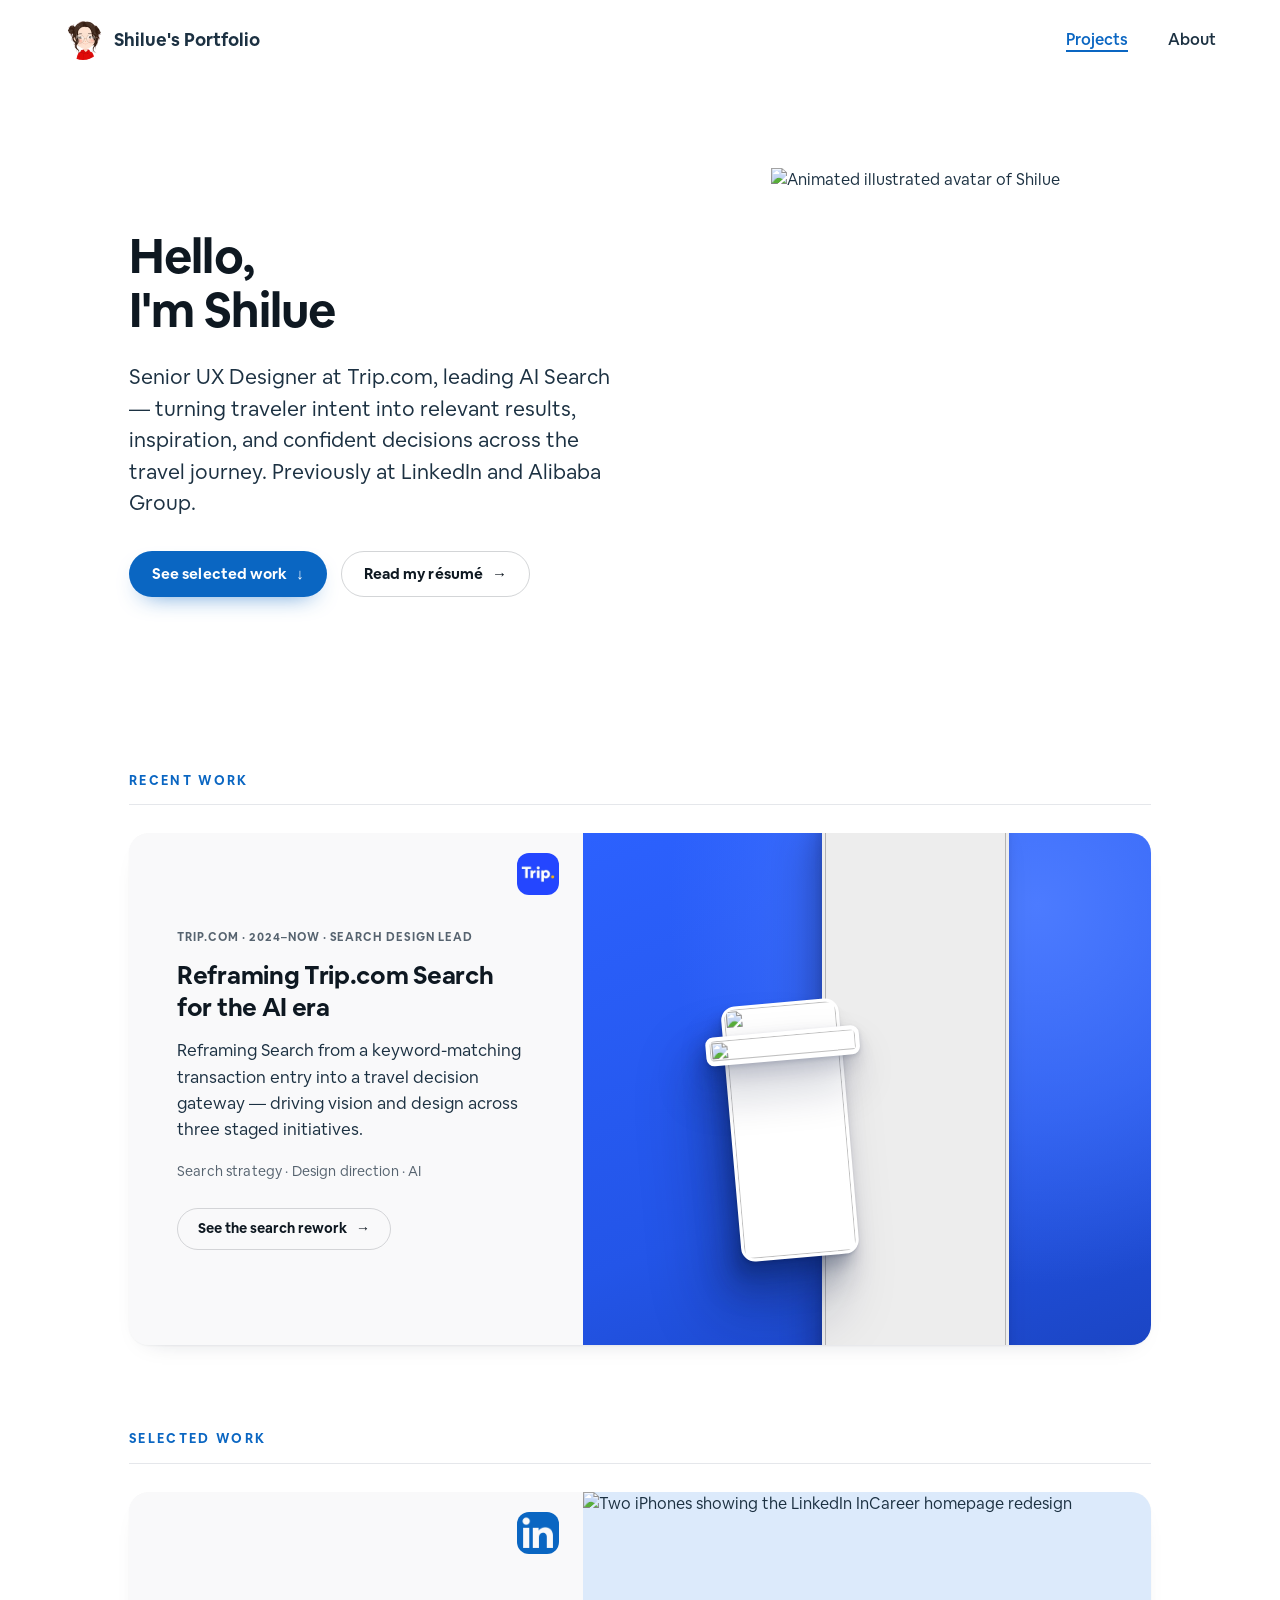
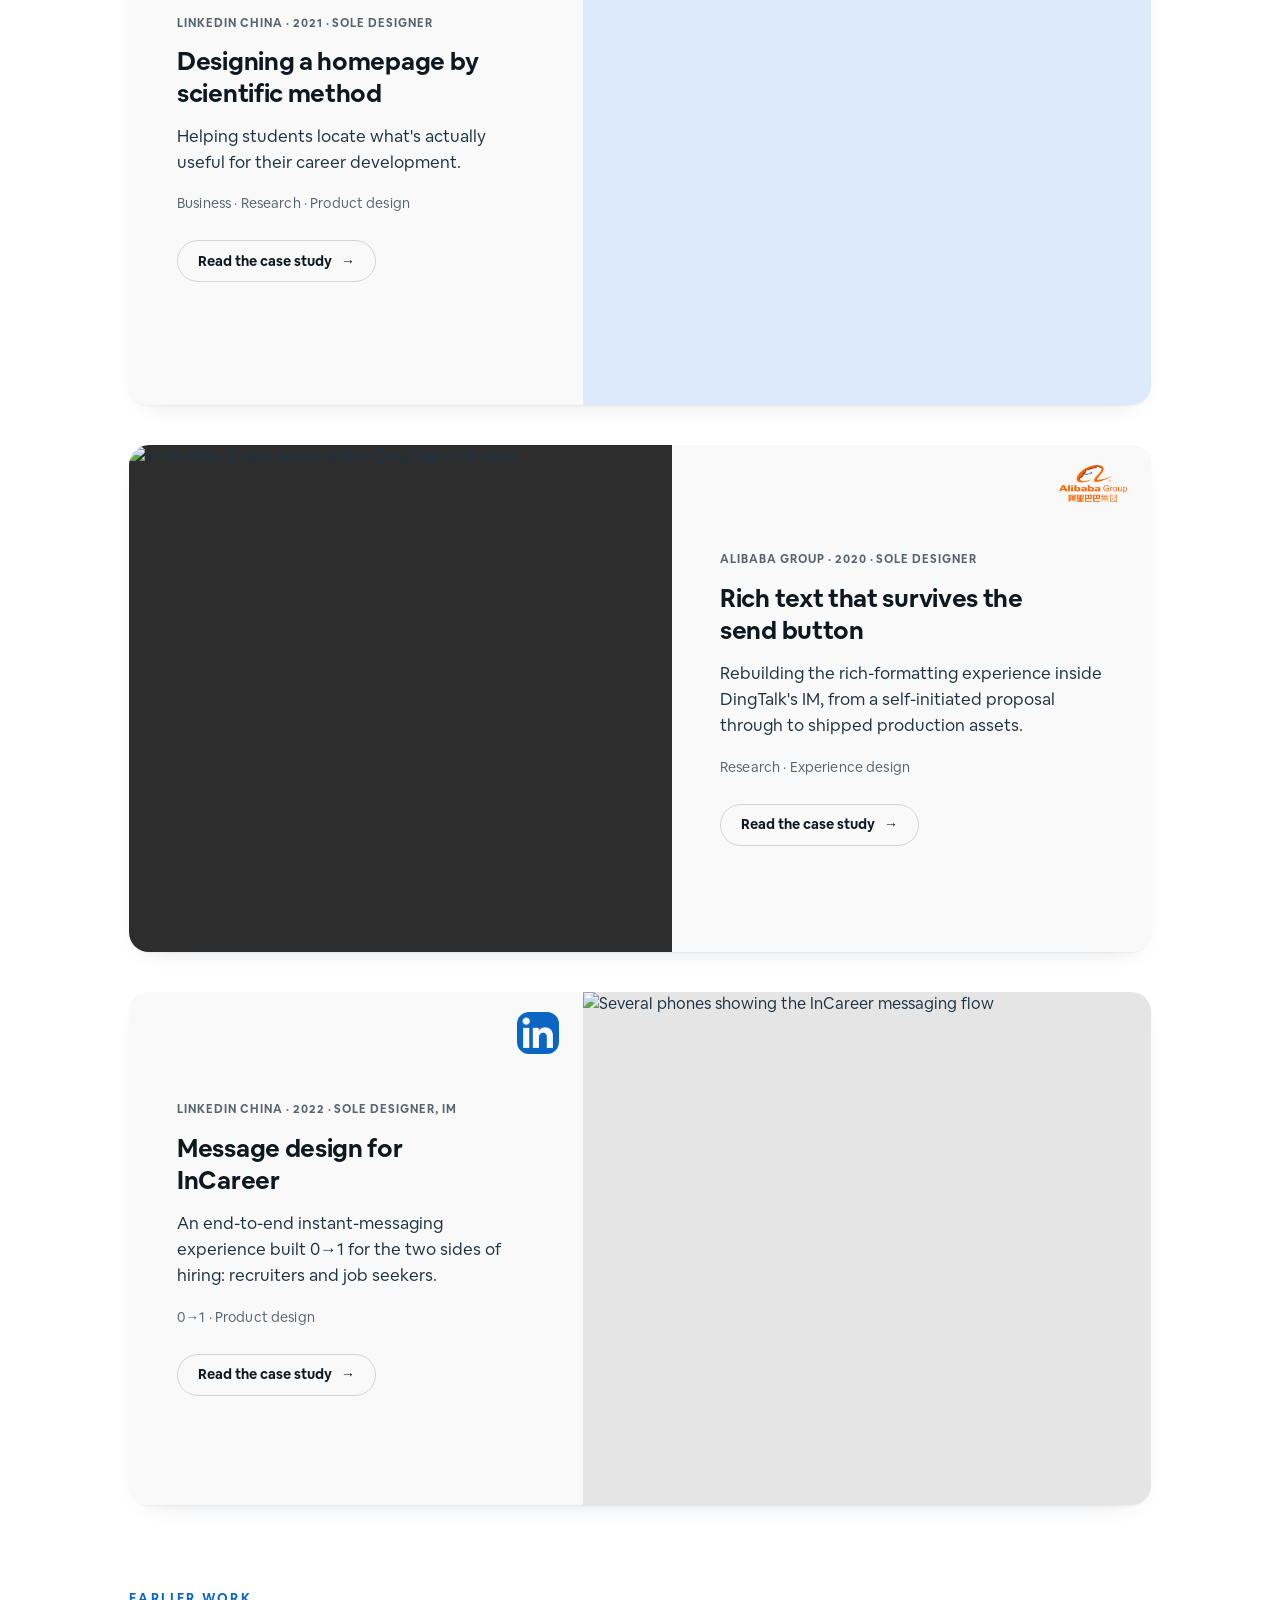
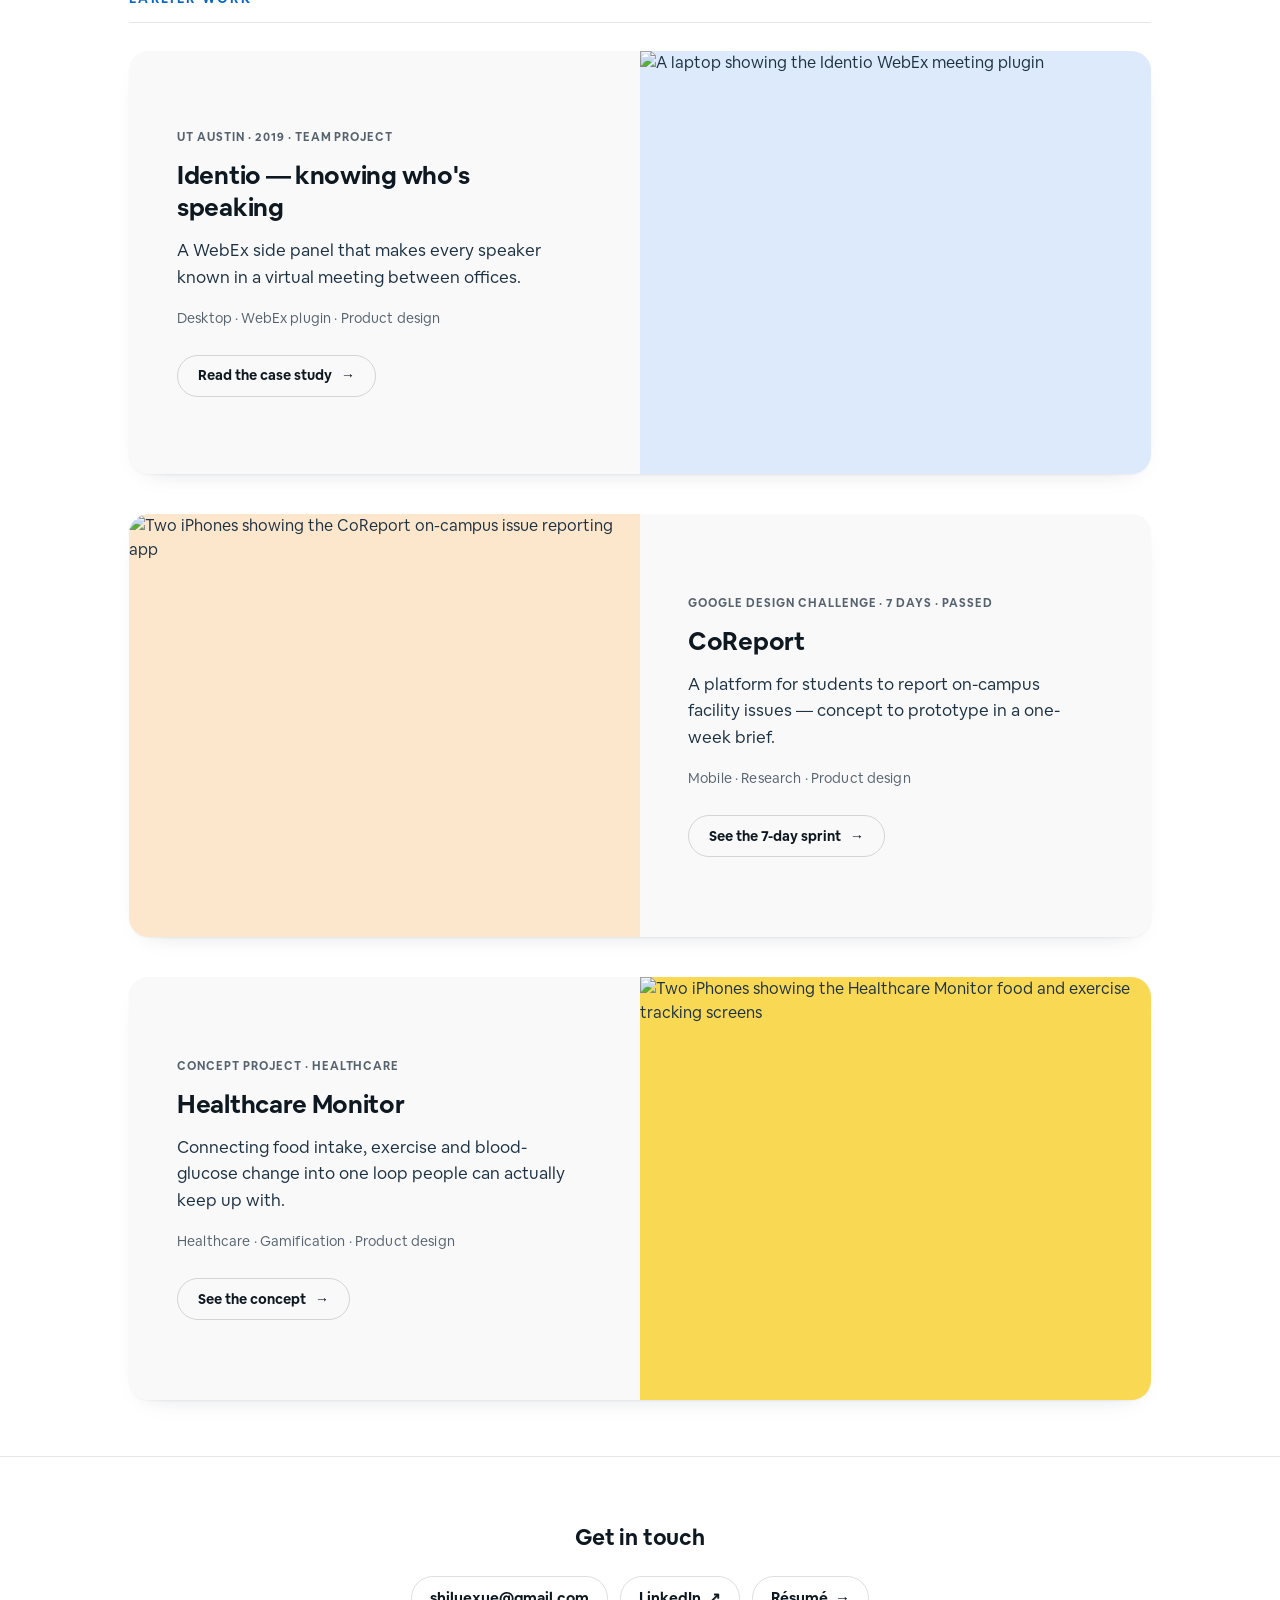
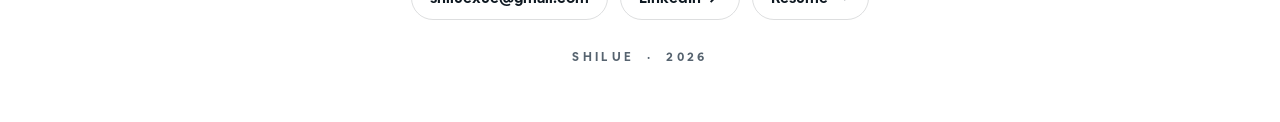
==== commit b9a70ffe: "09.10" ====
--- a/index.html
+++ b/index.html
@@ -322,49 +322,72 @@
 .card:hover .card__media::after { opacity: 1; }
 
 .card--c2 .card__media { aspect-ratio: 543 / 507; }
+/* ---- AI Search cover: same brand language as the case-study hero, reduced to
+   one object. Every other card here is a single photograph, so this one stays
+   purely visual too — the words already live in .card__text beside it. ---- */
 .card--c7 .card__media {
   aspect-ratio: 568 / 512;
   background:
-    radial-gradient(circle at 22% 30%, rgba(255,255,255,.85), rgba(255,255,255,0) 55%),
-    radial-gradient(circle at 78% 68%, rgba(255,214,102,.55), rgba(255,214,102,0) 55%),
-    linear-gradient(135deg, #E8F0FF 0%, #F5EEFF 45%, #FFF3E0 100%);
-}
-.card--c7 .card__media::before {
-  content: "";
+    radial-gradient(112% 128% at 80% 14%, #4C7BFF 0%, rgba(76,123,255,0) 58%),
+    linear-gradient(160deg, #2C61FE 0%, #2355E8 62%, #1B45C4 100%);
+}
+/* ---- One upright, one tilted. The long AI answer runs dead vertical and bleeds
+   off both the top and the bottom, so it reads as a continuing scroll rather
+   than a screenshot that got cut short; the annotated results screen leans
+   across it at -5deg. The contrast between the two angles is what gives the
+   pair depth — matching tilts would just look like the whole thing is crooked. ---- */
+.c7-answer {
+  position: absolute; z-index: 1;
+  left: 42%; top: -6%;
+  height: 112%; aspect-ratio: 750 / 2300;
+  border-radius: 13px; overflow: hidden;
+  background: #fff; padding: 3px;
+  filter: saturate(.88) brightness(.93);
+  box-shadow:
+    -2px 5px 7px rgba(6,18,54,.12),
+    -8px 16px 20px rgba(6,18,54,.15),
+    -18px 32px 42px rgba(6,18,54,.18);
+  transition: transform .55s var(--ease-out);
+}
+.c7-answer img {
+  width: 100%; height: 100%; object-fit: cover; object-position: top center;
+  border-radius: 10px; display: block;
+}
+.c7-phone {
+  position: absolute; z-index: 2;
+  left: 26%; top: 33%;
+  height: 50%; aspect-ratio: 750 / 1624;
+  transform: rotate(-5deg);
+  transition: transform .55s var(--ease-out);
+}
+/* hover must restate the rotation, or the phone snaps upright mid-transition */
+.card--c7:hover .c7-answer { transform: scale(1.03); }
+.card--c7:hover .c7-phone  { transform: rotate(-5deg) scale(1.035); }
+.c7-phone__screen {
   position: absolute; inset: 0;
-  background:
-    radial-gradient(circle at 50% 50%, transparent 38%, rgba(15,24,33,.05) 39%, transparent 40%),
-    radial-gradient(circle at 50% 50%, transparent 55%, rgba(15,24,33,.04) 56%, transparent 57%),
-    radial-gradient(circle at 50% 50%, transparent 72%, rgba(15,24,33,.03) 73%, transparent 74%);
-  mix-blend-mode: multiply;
-  pointer-events: none;
-}
-.card--c7 .card__cover-label {
-  position: absolute;
-  left: 50%; top: 50%;
-  transform: translate(-50%, -50%);
-  text-align: center;
-  font-family: var(--font-sans);
-  color: #0F1821;
-  padding: 0 40px; width: 100%; max-width: 480px;
-}
-.card--c7 .card__cover-label .k { display:block; font-size: 11px; font-weight: 700; letter-spacing: .24em; text-transform: uppercase; opacity: .60; margin-bottom: 22px; }
-.card--c7 .card__cover-label .q-old { display:block; font-size: 16px; font-weight: 500; font-style: italic; opacity: .48; line-height: 1.3; margin-bottom: 8px; }
-.card--c7 .card__cover-label .q-arrow { display:block; font-size: 16px; opacity: .45; margin: 2px 0 6px; font-weight: 400; }
-.card--c7 .card__cover-label .q-new { display:block; font-size: 36px; font-weight: 900; line-height: 1.08; letter-spacing: -.02em; color: #0F1821; margin-bottom: 26px; }
-.card--c7 .card__cover-label .q-new em { font-style: normal; background: linear-gradient(180deg, transparent 62%, var(--marker) 62%); padding: 0 3px; }
-.card--c7 .card__cover-label .s { display:block; font-size: 12px; font-weight: 700; opacity: .62; letter-spacing: .03em; text-transform: uppercase; }
-.card--c7 .card__cover-arrow {
-  position:absolute; right: 24px; bottom: 22px; z-index: 4;
-  width: 44px; height: 44px; border-radius: 50%;
-  background: #0F1821; color: #fff;
-  display:flex; align-items:center; justify-content:center;
-  font-size: 18px; font-weight: 700;
-  box-shadow: 0 6px 20px -8px rgba(15,24,33,.35);
-  transition: transform .3s var(--ease-spring);
-}
-.card--c7:hover .card__cover-arrow { transform: translate(4px,-4px); }
-
+  background: #fff; border-radius: 14px; padding: 3px;
+  overflow: hidden;
+  box-shadow:
+    -1px 2px 3px rgba(6,18,54,.16),
+    -6px 11px 13px rgba(6,18,54,.18),
+    -14px 26px 30px rgba(6,18,54,.22),
+    -30px 52px 62px rgba(6,18,54,.26);
+}
+.c7-phone__screen img {
+  width: 100%; height: 100%; object-fit: cover; object-position: top center;
+  border-radius: 11px; display: block;
+}
+/* the lifted TripGenie bar — centred, breaking both edges of the phone */
+.c7-phone__callout {
+  position: absolute; z-index: 3;
+  left: -15%; width: 130%; top: 11.2%;
+  background: #fff; border-radius: 8px; padding: 4px;
+  box-shadow:
+    0 2px 4px rgba(6,18,54,.14),
+    -4px 10px 18px rgba(6,18,54,.18),
+    -10px 26px 46px rgba(6,18,54,.24);
+}
+.c7-phone__callout img { width: 100%; height: auto; display: block; border-radius: 5px; }
 .card--c4 .card__media,
 .card--c5 .card__media,
 .card--c6 .card__media { aspect-ratio: 511 / 423; }
@@ -465,9 +488,9 @@
   .card--c2 .card__media, .card--c5 .card__media { order: -1; }
   .card--c2 .card__text, .card--c5 .card__text { order: 0; }
 
-  .card--c7 .card__cover-label { padding: 0 24px; }
-  .card--c7 .card__cover-label .q-new { font-size: 27px; margin-bottom: 18px; }
-  .card--c7 .card__cover-label .k { margin-bottom: 14px; }
+  .c7-phone { left: 23%; top: 32%; height: 52%; }
+  .c7-answer { left: 41%; top: -5%; height: 110%; }
+  .c7-phone__callout { left: -13%; width: 126%; }
 
   .section-head { margin: 52px 0 20px; }
   .work-list { gap: 24px; margin-bottom: 40px; }
@@ -674,14 +697,17 @@
             <span class="card__cta">See the search rework <span class="card__cta-arw" aria-hidden="true">→</span></span>
           </div>
           <div class="card__media" aria-hidden="true">
-            <div class="card__cover-label">
-              <span class="k">Trip.com Search · 2024–Now</span>
-              <span class="q-old">&ldquo;What did you type?&rdquo;</span>
-              <span class="q-arrow">↓</span>
-              <span class="q-new">&ldquo;What do you <em>really</em> want?&rdquo;</span>
-              <span class="s">EPIC &nbsp;·&nbsp; Search × AI &nbsp;·&nbsp; AI Personalization</span>
+            <div class="c7-answer">
+              <img loading="lazy" decoding="async" width="750" height="2300" src="images/cover-ai-answer.jpg" alt="" />
             </div>
-            <div class="card__cover-arrow">→</div>
+            <div class="c7-phone">
+              <div class="c7-phone__screen">
+                <img loading="lazy" decoding="async" width="750" height="1624" src="images/cover-ai-results.jpg" alt="" />
+              </div>
+              <div class="c7-phone__callout">
+                <img loading="lazy" decoding="async" width="750" height="108" src="images/tripgenie-bar.png" alt="" />
+              </div>
+            </div>
           </div>
         </a>
 
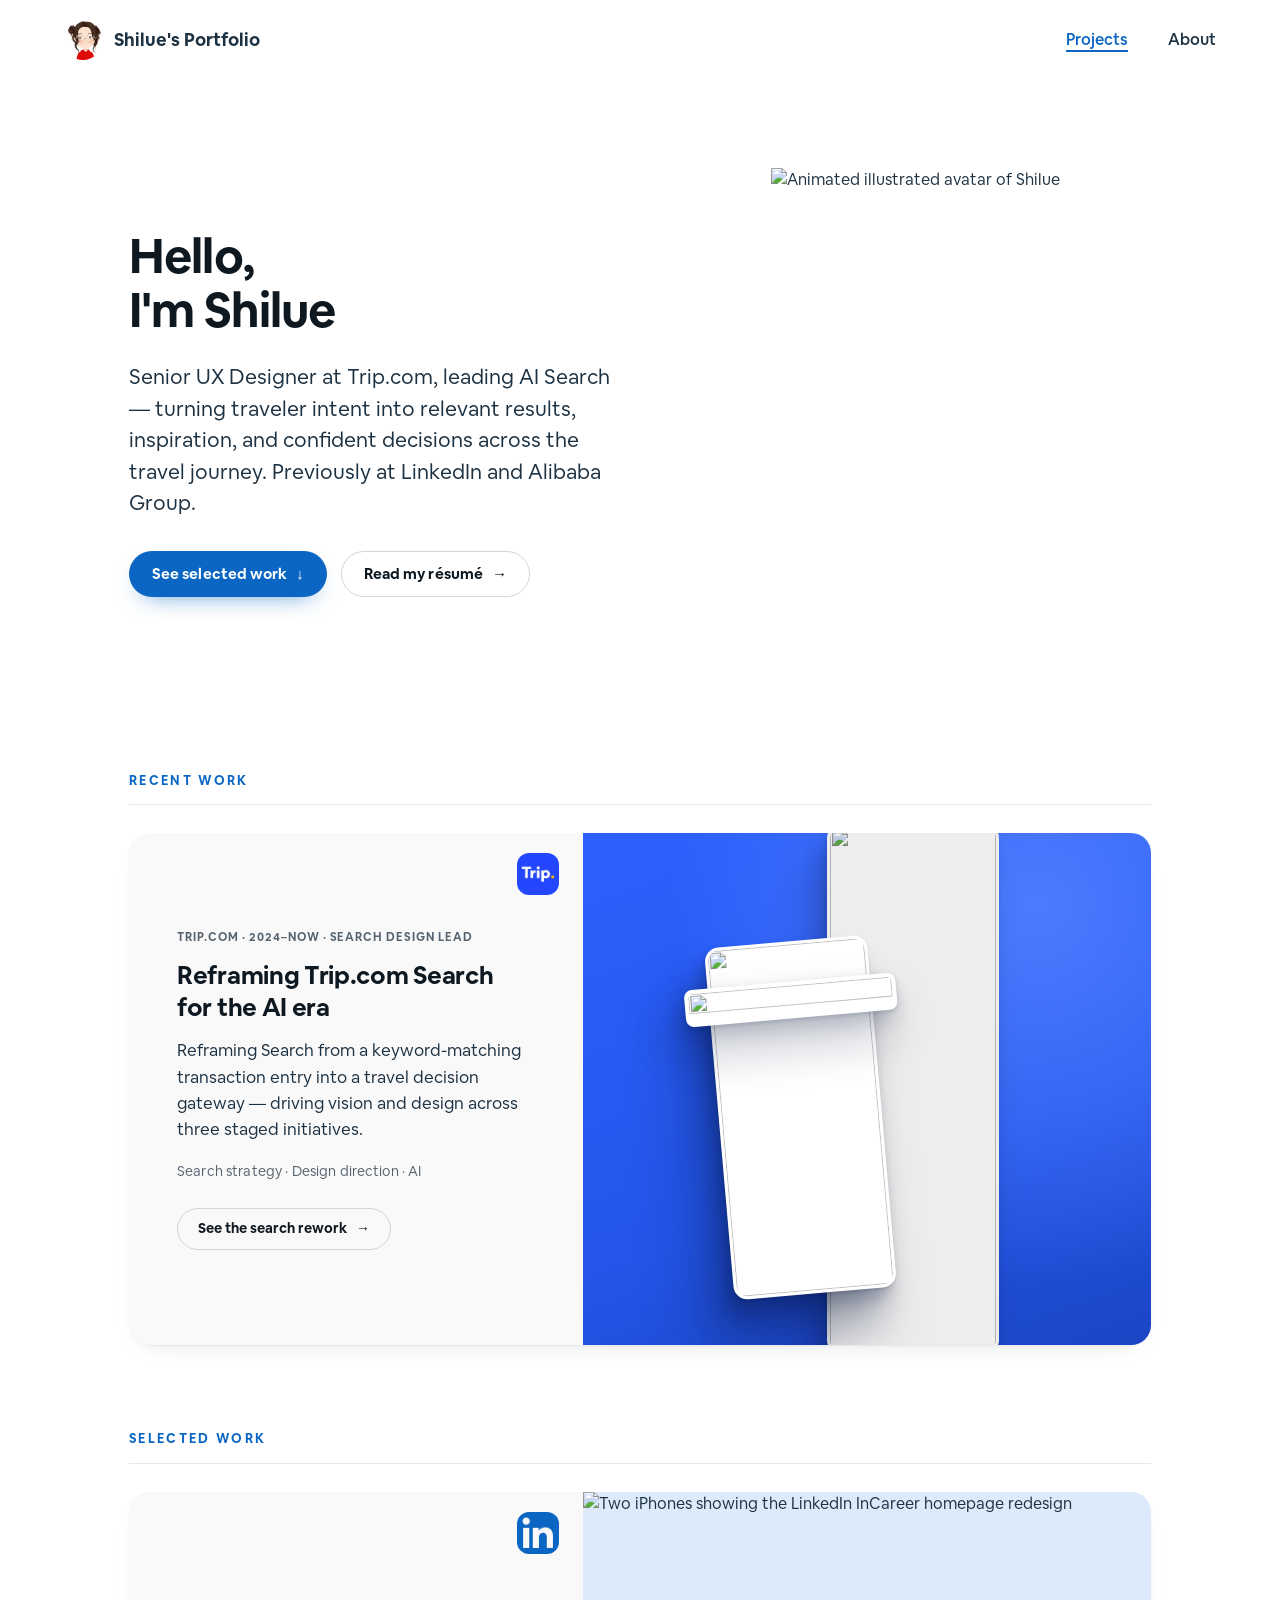
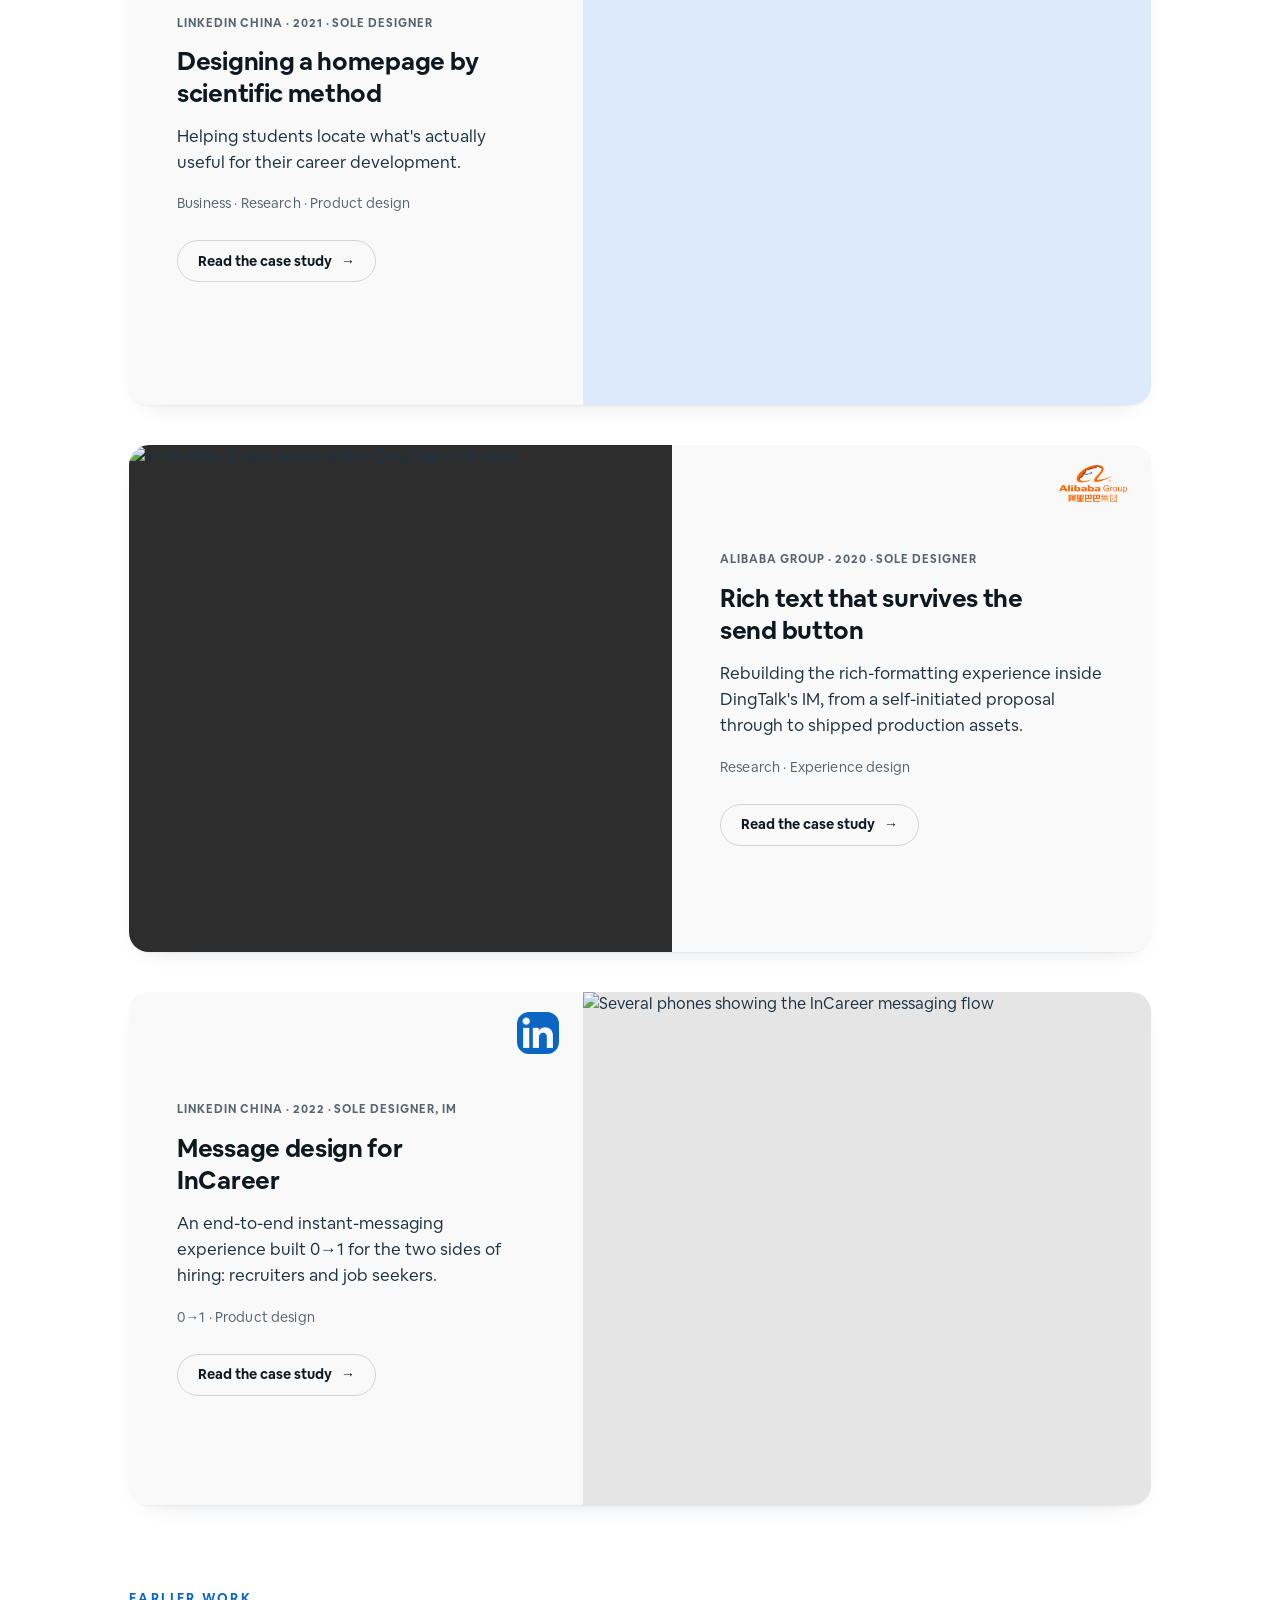
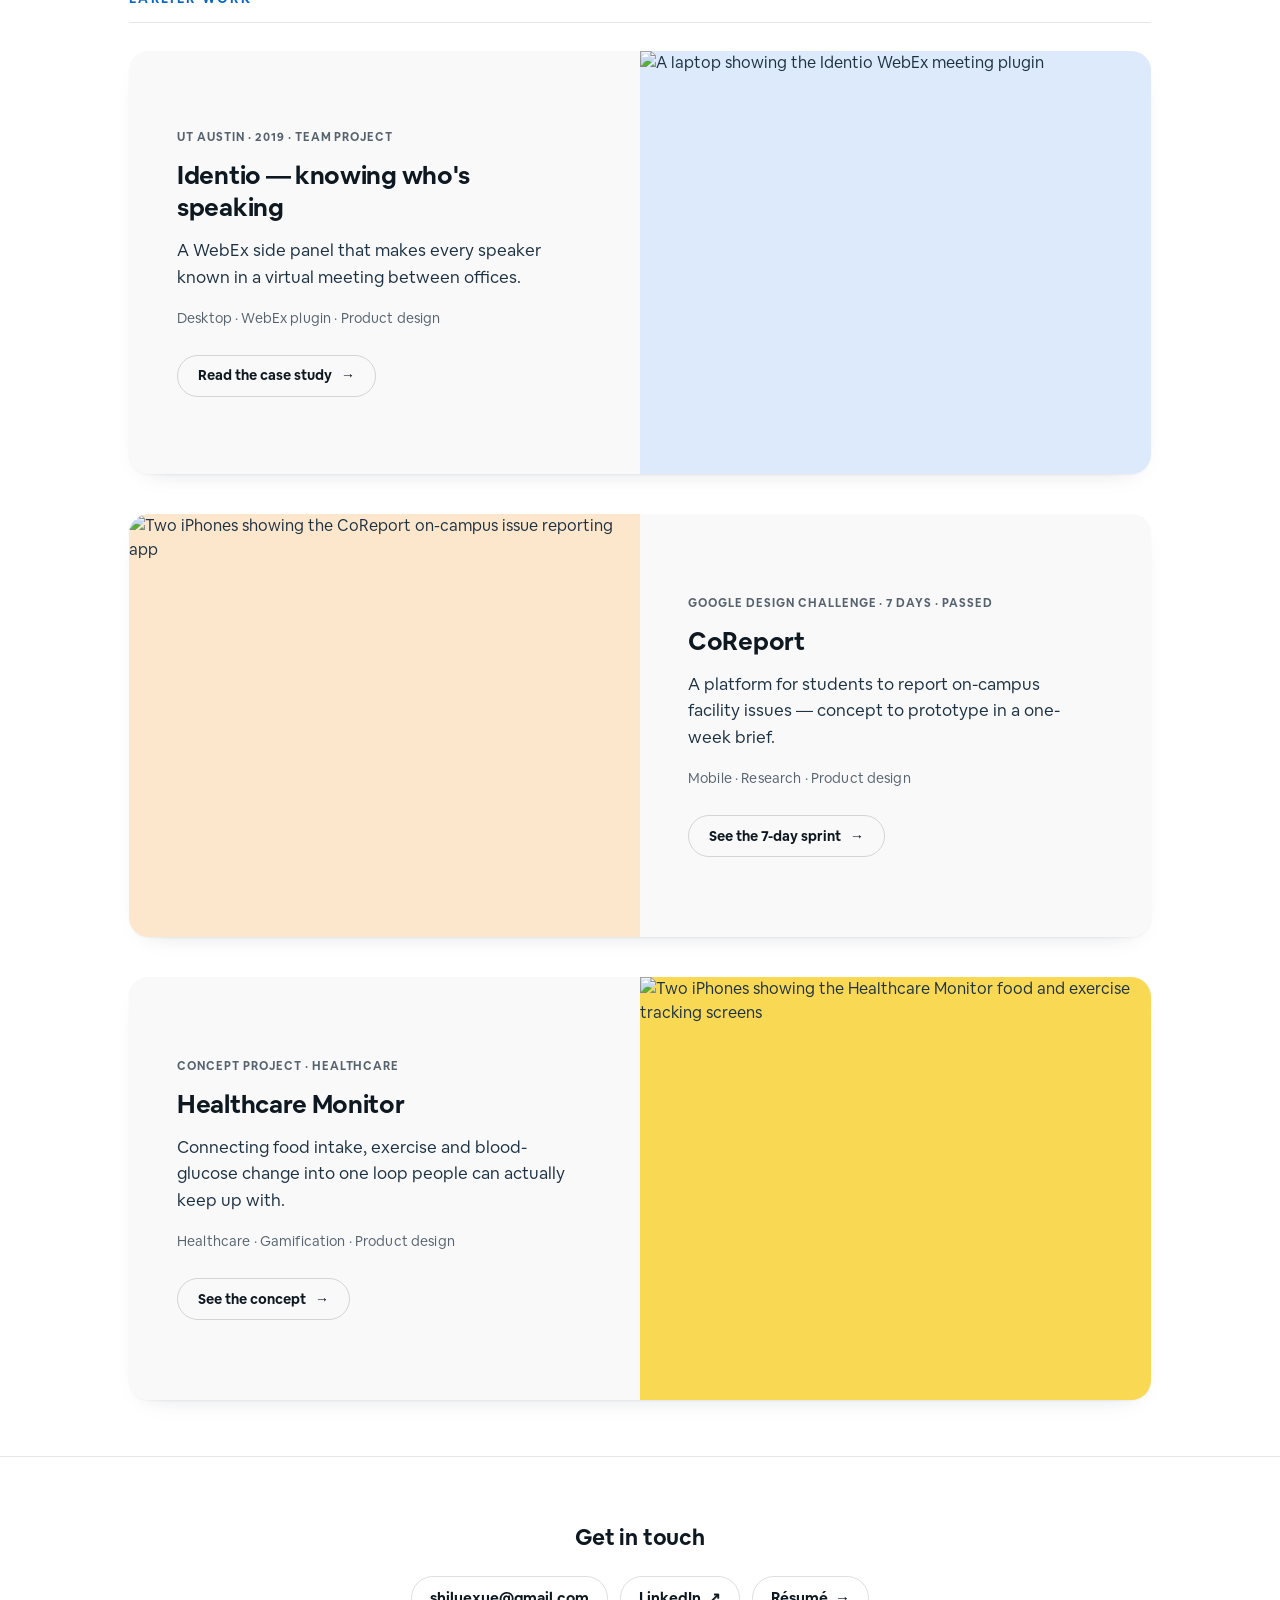
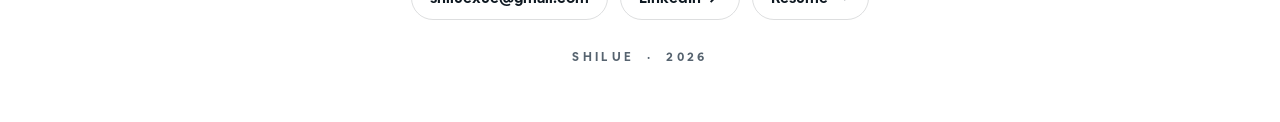
==== commit 487cad5d: "09.10" ====
--- a/index.html
+++ b/index.html
@@ -338,8 +338,8 @@
    pair depth — matching tilts would just look like the whole thing is crooked. ---- */
 .c7-answer {
   position: absolute; z-index: 1;
-  left: 42%; top: -6%;
-  height: 112%; aspect-ratio: 750 / 2300;
+  left: 43%; top: -1.5%;
+  height: 103%; aspect-ratio: 750 / 2300;
   border-radius: 13px; overflow: hidden;
   background: #fff; padding: 3px;
   filter: saturate(.88) brightness(.93);
@@ -355,8 +355,8 @@
 }
 .c7-phone {
   position: absolute; z-index: 2;
-  left: 26%; top: 33%;
-  height: 50%; aspect-ratio: 750 / 1624;
+  left: 24%; top: 21%;
+  height: 69%; aspect-ratio: 750 / 1624;
   transform: rotate(-5deg);
   transition: transform .55s var(--ease-out);
 }
@@ -377,7 +377,7 @@
   width: 100%; height: 100%; object-fit: cover; object-position: top center;
   border-radius: 11px; display: block;
 }
-/* the lifted TripGenie bar — centred, breaking both edges of the phone */
+/* the lifted Trip.Planner bar — centred, breaking both edges of the phone */
 .c7-phone__callout {
   position: absolute; z-index: 3;
   left: -15%; width: 130%; top: 11.2%;
@@ -488,8 +488,8 @@
   .card--c2 .card__media, .card--c5 .card__media { order: -1; }
   .card--c2 .card__text, .card--c5 .card__text { order: 0; }
 
-  .c7-phone { left: 23%; top: 32%; height: 52%; }
-  .c7-answer { left: 41%; top: -5%; height: 110%; }
+  .c7-phone { left: 21%; top: 22%; height: 70%; }
+  .c7-answer { left: 42%; top: -1%; height: 101%; }
   .c7-phone__callout { left: -13%; width: 126%; }
 
   .section-head { margin: 52px 0 20px; }
@@ -705,7 +705,7 @@
                 <img loading="lazy" decoding="async" width="750" height="1624" src="images/cover-ai-results.jpg" alt="" />
               </div>
               <div class="c7-phone__callout">
-                <img loading="lazy" decoding="async" width="750" height="108" src="images/tripgenie-bar.png" alt="" />
+                <img loading="lazy" decoding="async" width="363" height="52" src="images/tripplanner-bar.png" alt="" />
               </div>
             </div>
           </div>
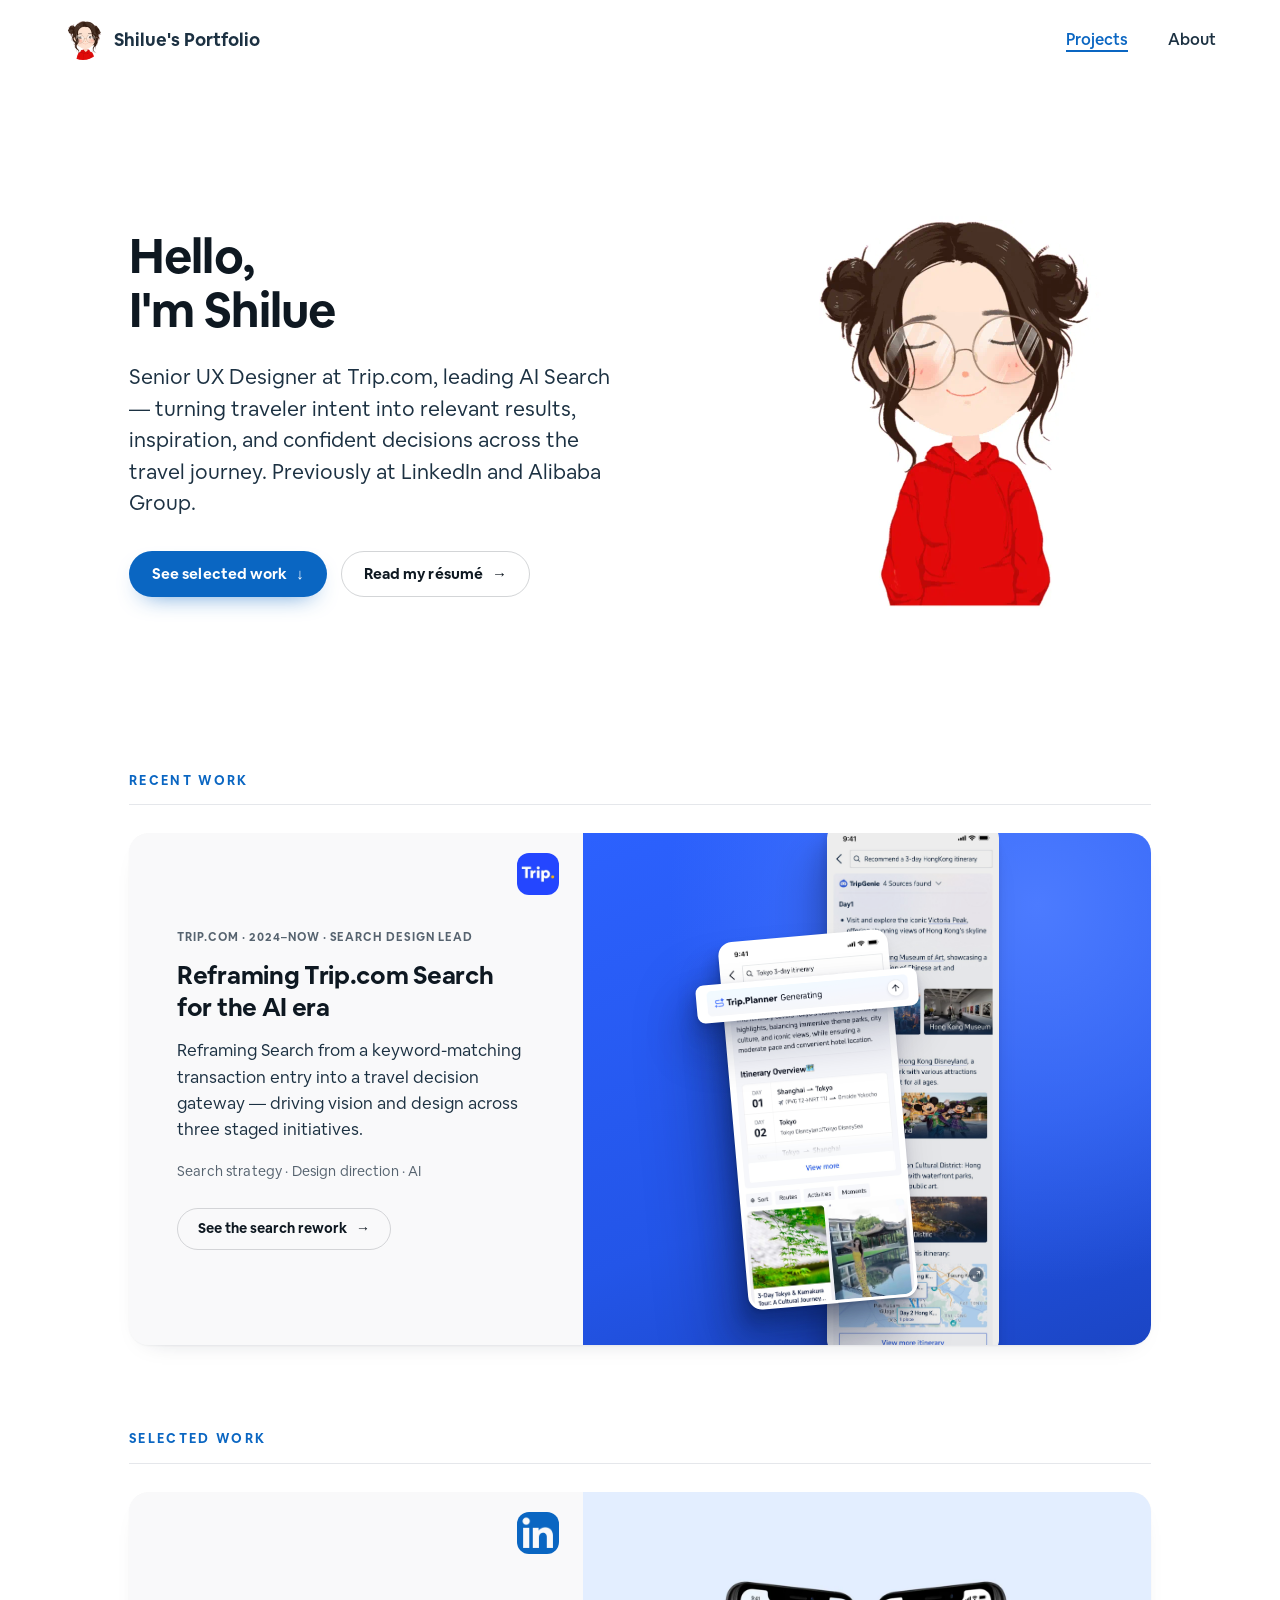
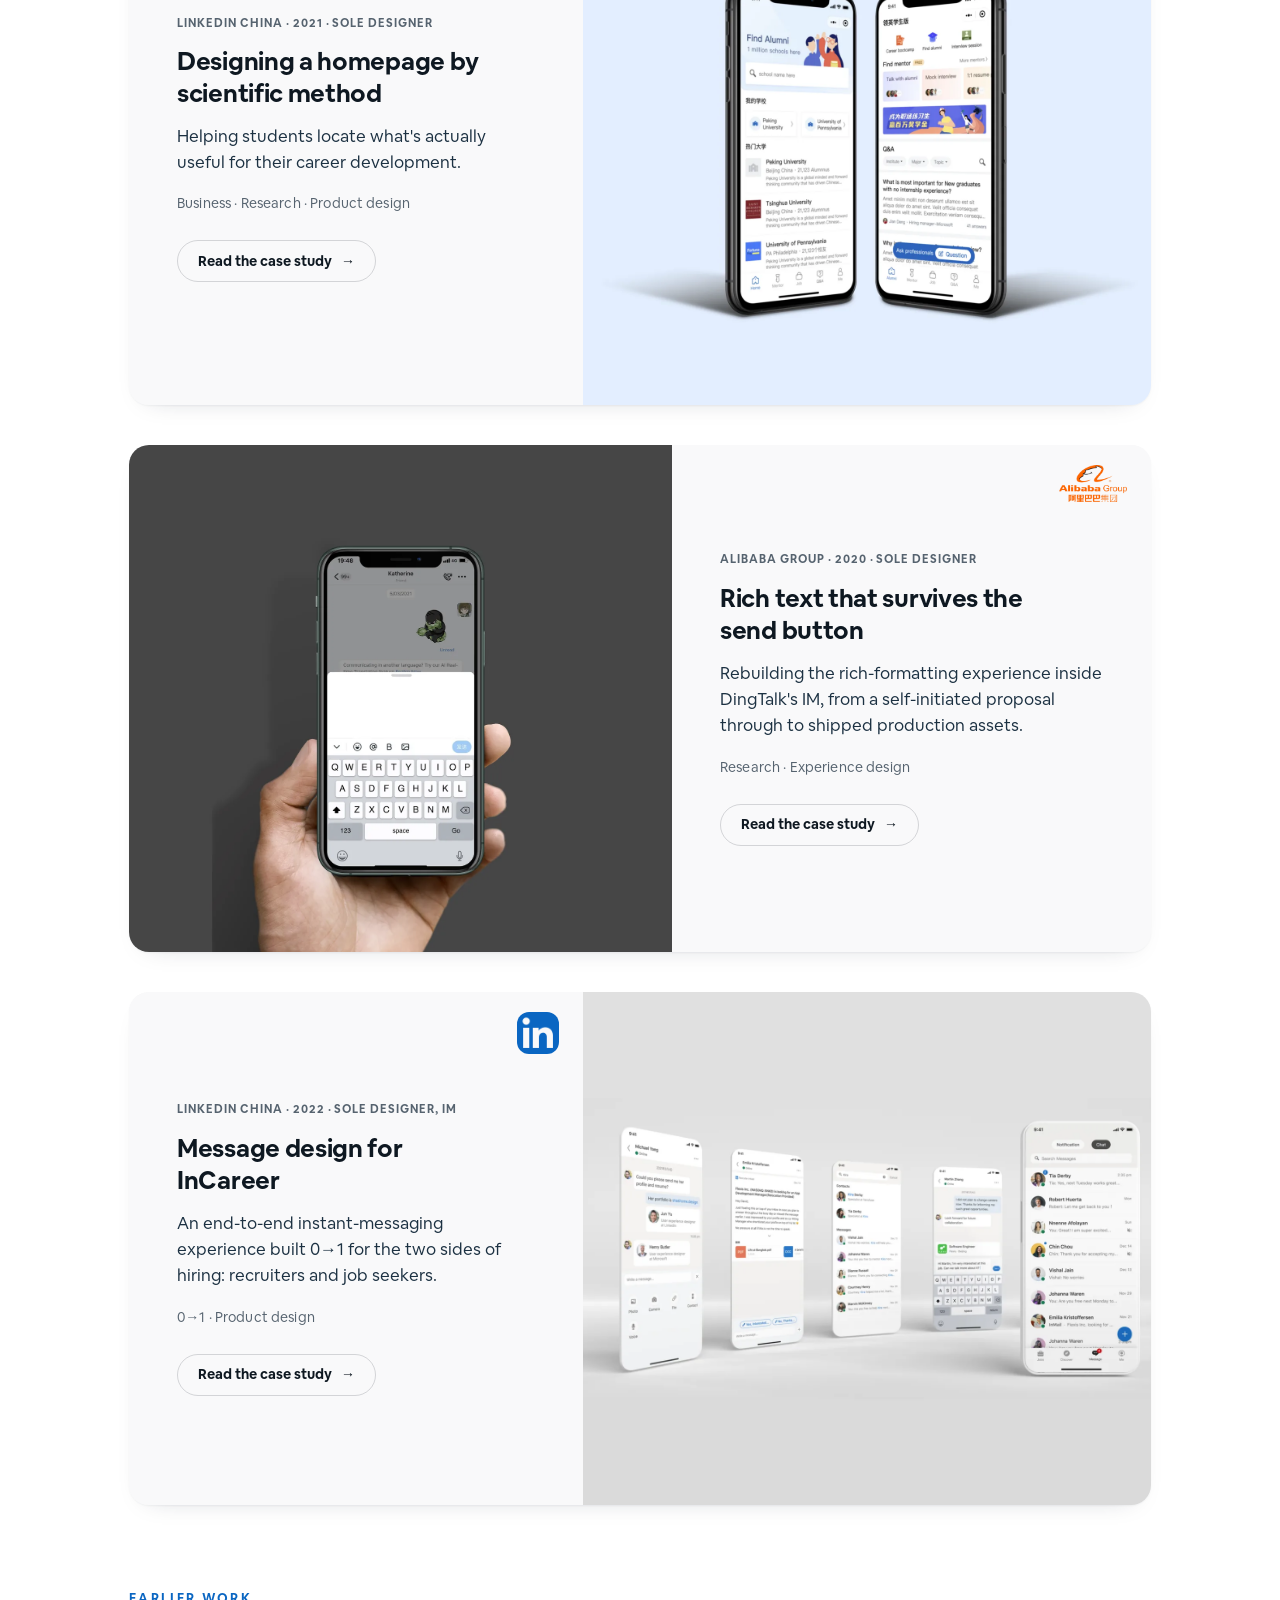
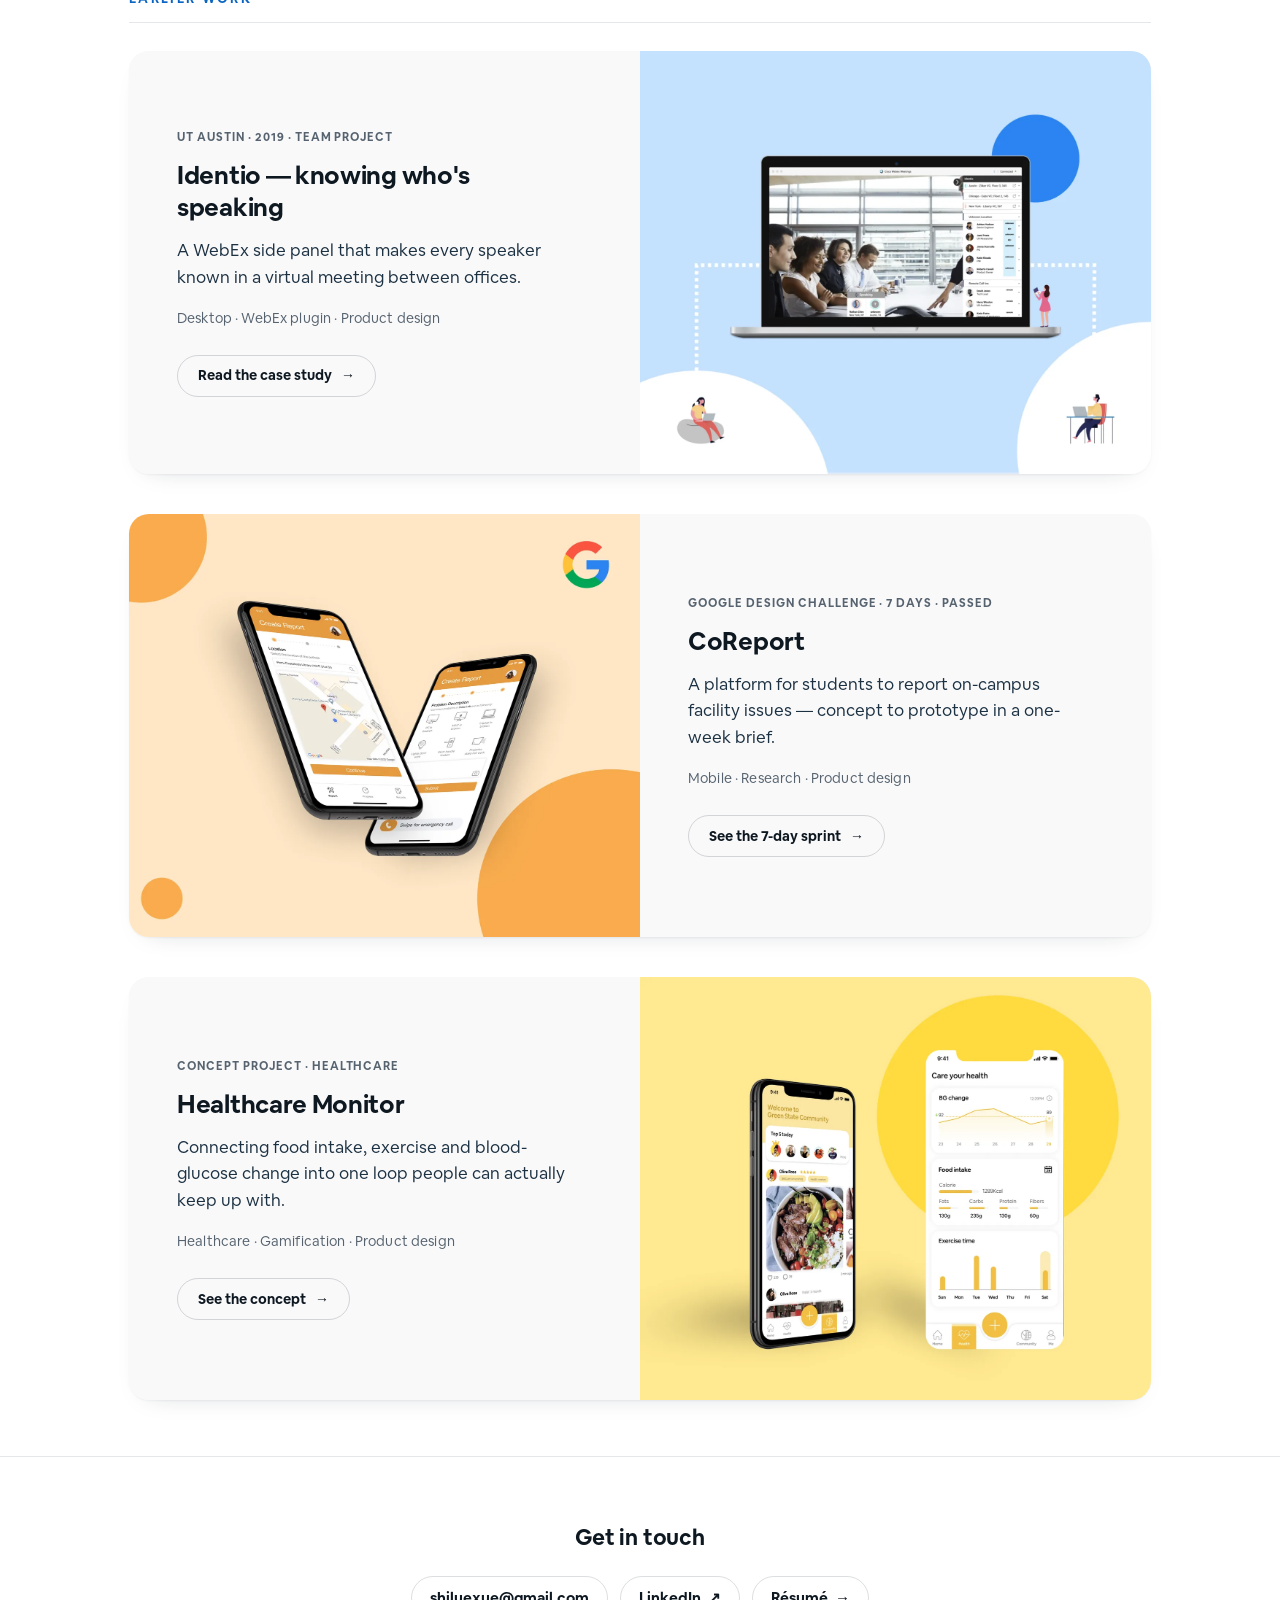
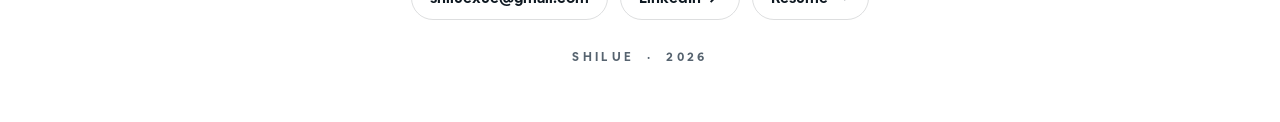
==== commit 74202c05: "修复线上裂图：把新增图片纳入仓库 原 .gitignore 是白名单模式（先忽略全部、再逐个放行首次发布时用到的文件）， 导致之后新增的 37 张图片被静默忽略，GitHub Desktop 里也看不" ====
--- a/index.html
+++ b/index.html
@@ -355,8 +355,8 @@
 }
 .c7-phone {
   position: absolute; z-index: 2;
-  left: 24%; top: 21%;
-  height: 69%; aspect-ratio: 750 / 1624;
+  left: 26.4%; top: 20%;
+  height: 72%; aspect-ratio: 750 / 1624;
   transform: rotate(-5deg);
   transition: transform .55s var(--ease-out);
 }
@@ -488,7 +488,7 @@
   .card--c2 .card__media, .card--c5 .card__media { order: -1; }
   .card--c2 .card__text, .card--c5 .card__text { order: 0; }
 
-  .c7-phone { left: 21%; top: 22%; height: 70%; }
+  .c7-phone { left: 23%; top: 21%; height: 73%; }
   .c7-answer { left: 42%; top: -1%; height: 101%; }
   .c7-phone__callout { left: -13%; width: 126%; }
 
@@ -705,7 +705,7 @@
                 <img loading="lazy" decoding="async" width="750" height="1624" src="images/cover-ai-results.jpg" alt="" />
               </div>
               <div class="c7-phone__callout">
-                <img loading="lazy" decoding="async" width="363" height="52" src="images/tripplanner-bar.png" alt="" />
+                <img loading="lazy" decoding="async" width="1119" height="156" src="images/tripplanner-bar.png" alt="" />
               </div>
             </div>
           </div>
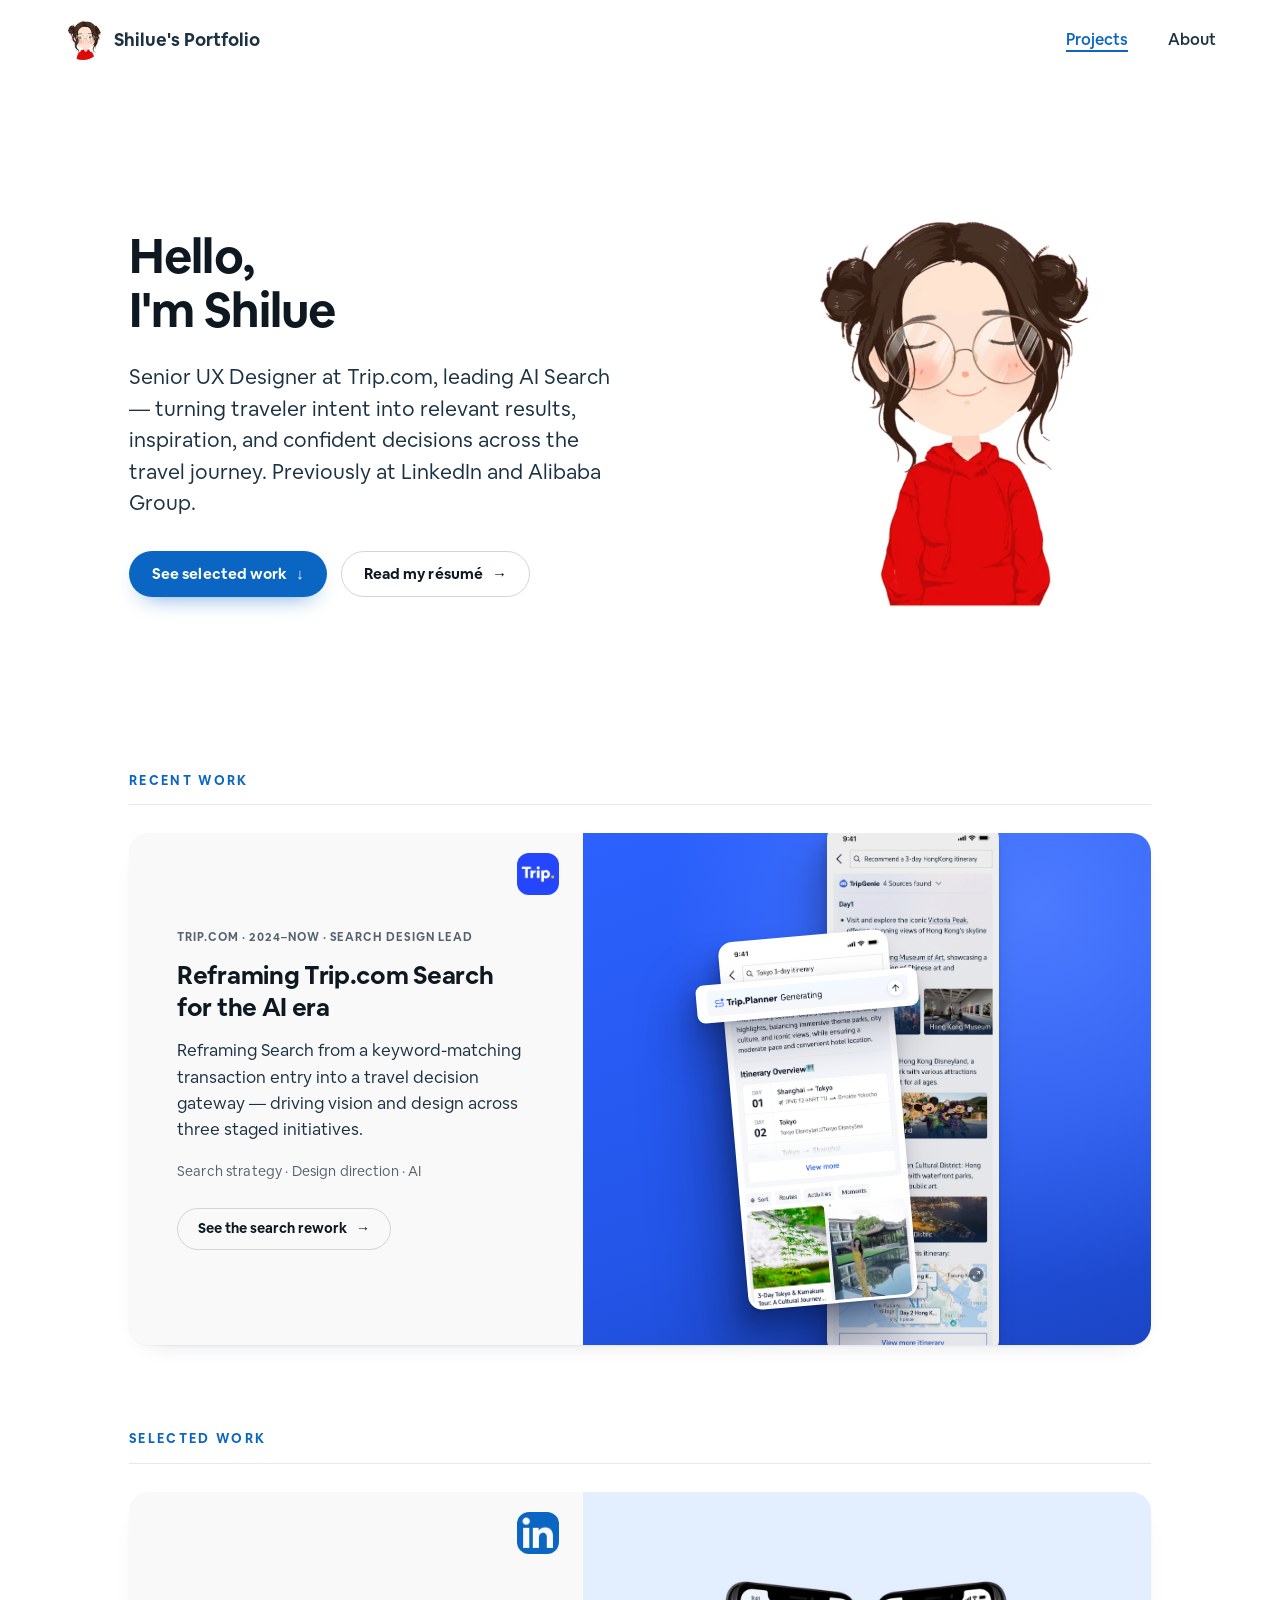
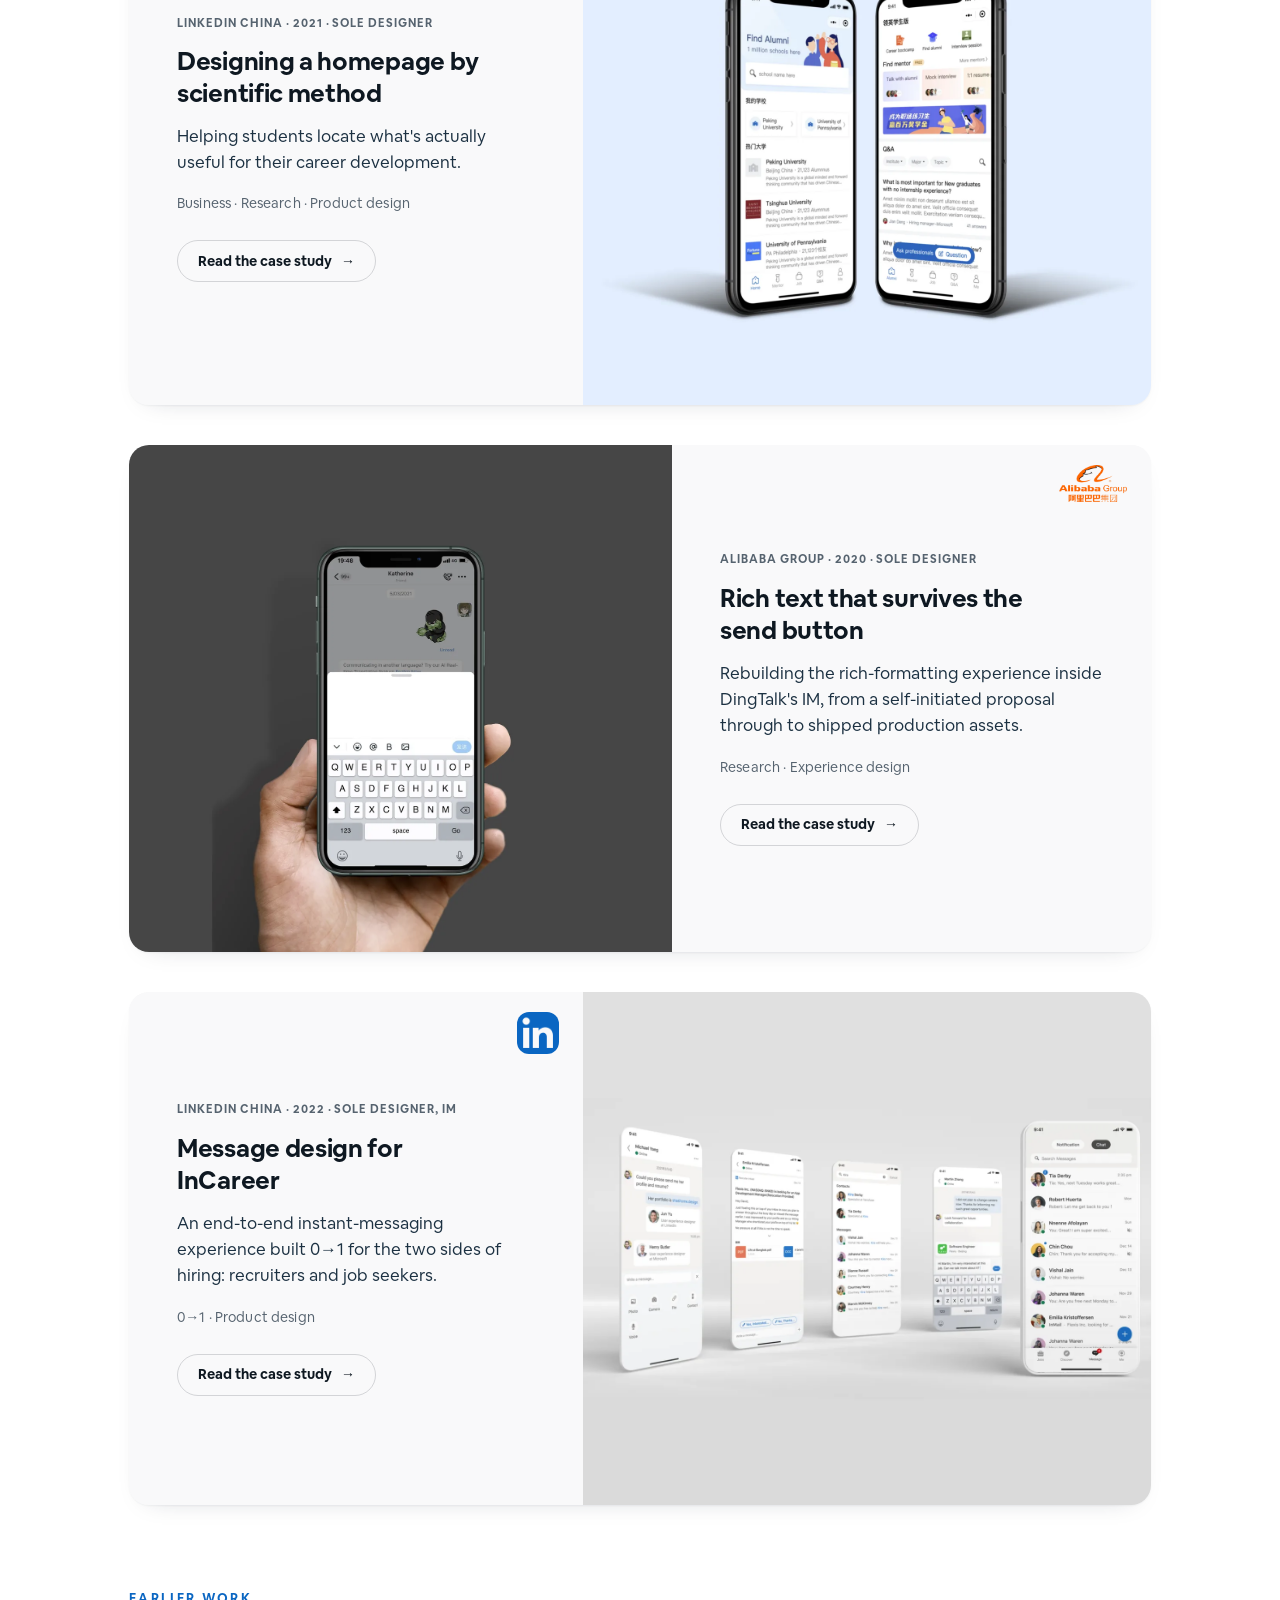
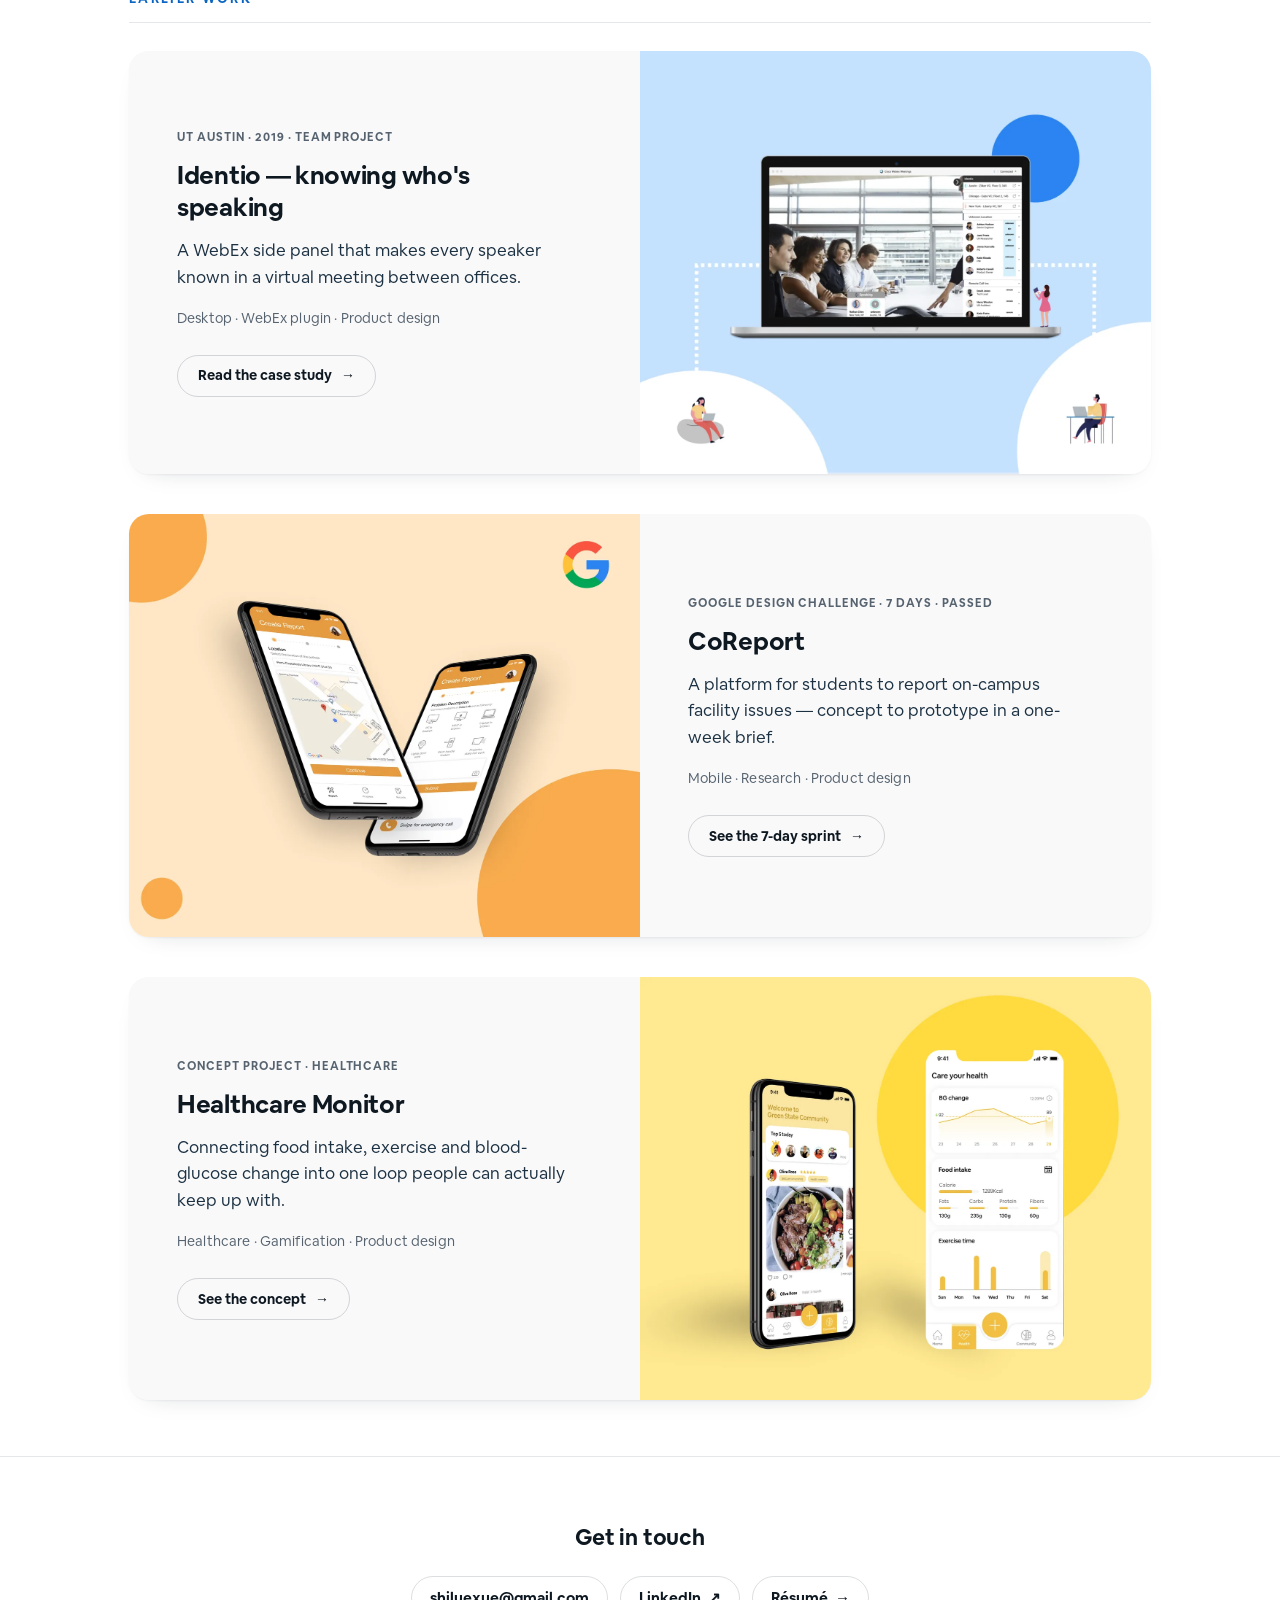
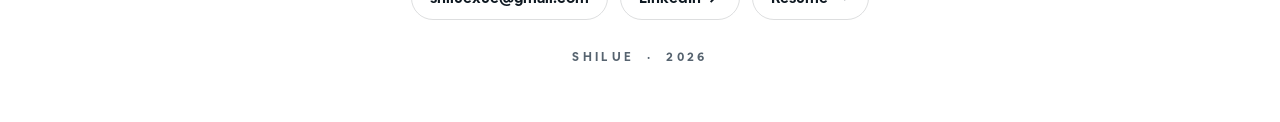
==== commit c1bfe1a5: "09.11 update resume" ====
--- a/index.html
+++ b/index.html
@@ -129,28 +129,18 @@
   position: fixed;
   top: 0; left: 0; right: 0;
   width: 100%;
-  background: transparent;
+  background: rgba(255, 255, 255, 0.94);
+  backdrop-filter: saturate(180%) blur(8px);
+  -webkit-backdrop-filter: saturate(180%) blur(8px);
   z-index: 100;
   height: var(--header-height);
   display: flex; align-items: center;
   border-bottom: 1px solid transparent;
   view-transition-name: site-header;
-  transition: background-color .35s var(--ease-out),
-              backdrop-filter .35s var(--ease-out),
-              -webkit-backdrop-filter .35s var(--ease-out),
-              border-color .35s var(--ease-out),
-              box-shadow .35s var(--ease-out);
 }
 body { padding-top: var(--header-height); }
-.site-header.is-scrolled {
-  /* 0.55 alpha let page text read straight through the bar. 0.86 + blur keeps
-     the nav legible over any content that scrolls underneath it. */
-  background: rgba(255, 255, 255, 0.90);
-  backdrop-filter: saturate(160%) blur(20px);
-  -webkit-backdrop-filter: saturate(160%) blur(20px);
-  border-bottom-color: rgba(15, 24, 33, 0.09);
-  box-shadow: 0 4px 24px -12px rgba(15, 24, 33, 0.14);
-}
+/* Kept for JS compat — no visual change on scroll, header stays stable across pages */
+.site-header.is-scrolled { background: rgba(255, 255, 255, 0.94); }
 .site-header__inner {
   display: flex; align-items: center; justify-content: space-between;
   width: 100%; max-width: 1200px; margin: 0 auto; padding: 0 24px; gap: 16px;
@@ -542,7 +532,8 @@
 /* The cover morph gets a longer, softer curve than the page cross-fade. */
 ::view-transition-group(*) { animation-duration: .46s; animation-timing-function: cubic-bezier(.32,.72,0,1); }
 ::view-transition-group(site-header) { animation-duration: .01s; }
-::view-transition-old(site-header), ::view-transition-new(site-header) { animation: none; mix-blend-mode: normal; }
+::view-transition-old(site-header){ animation:none; opacity:0; mix-blend-mode:normal }
+::view-transition-new(site-header){ animation:none; opacity:1; mix-blend-mode:normal }
 
 /* Scroll progress */
 .wow-progress { position: fixed; top: 0; left: 0; height: 2px; background: var(--accent); width: 0%; z-index: 9999; transition: width .1s ease-out; }
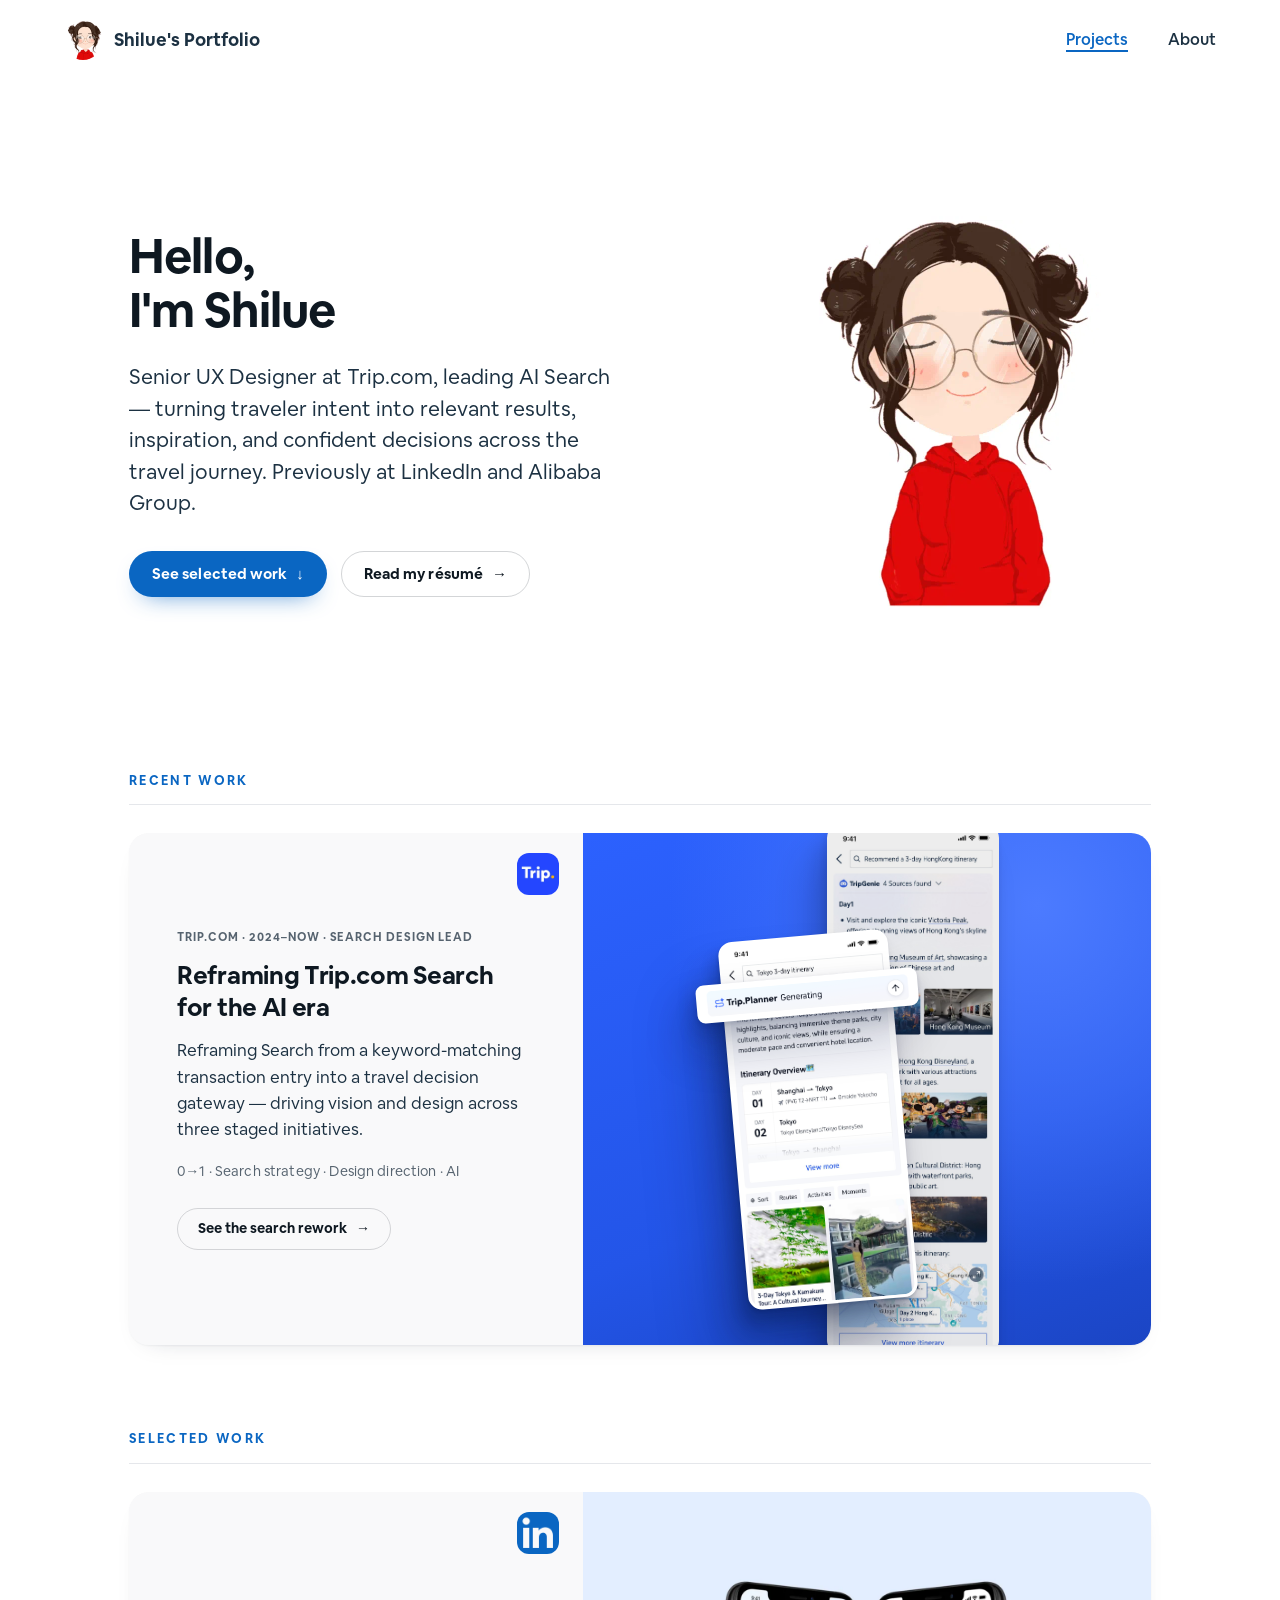
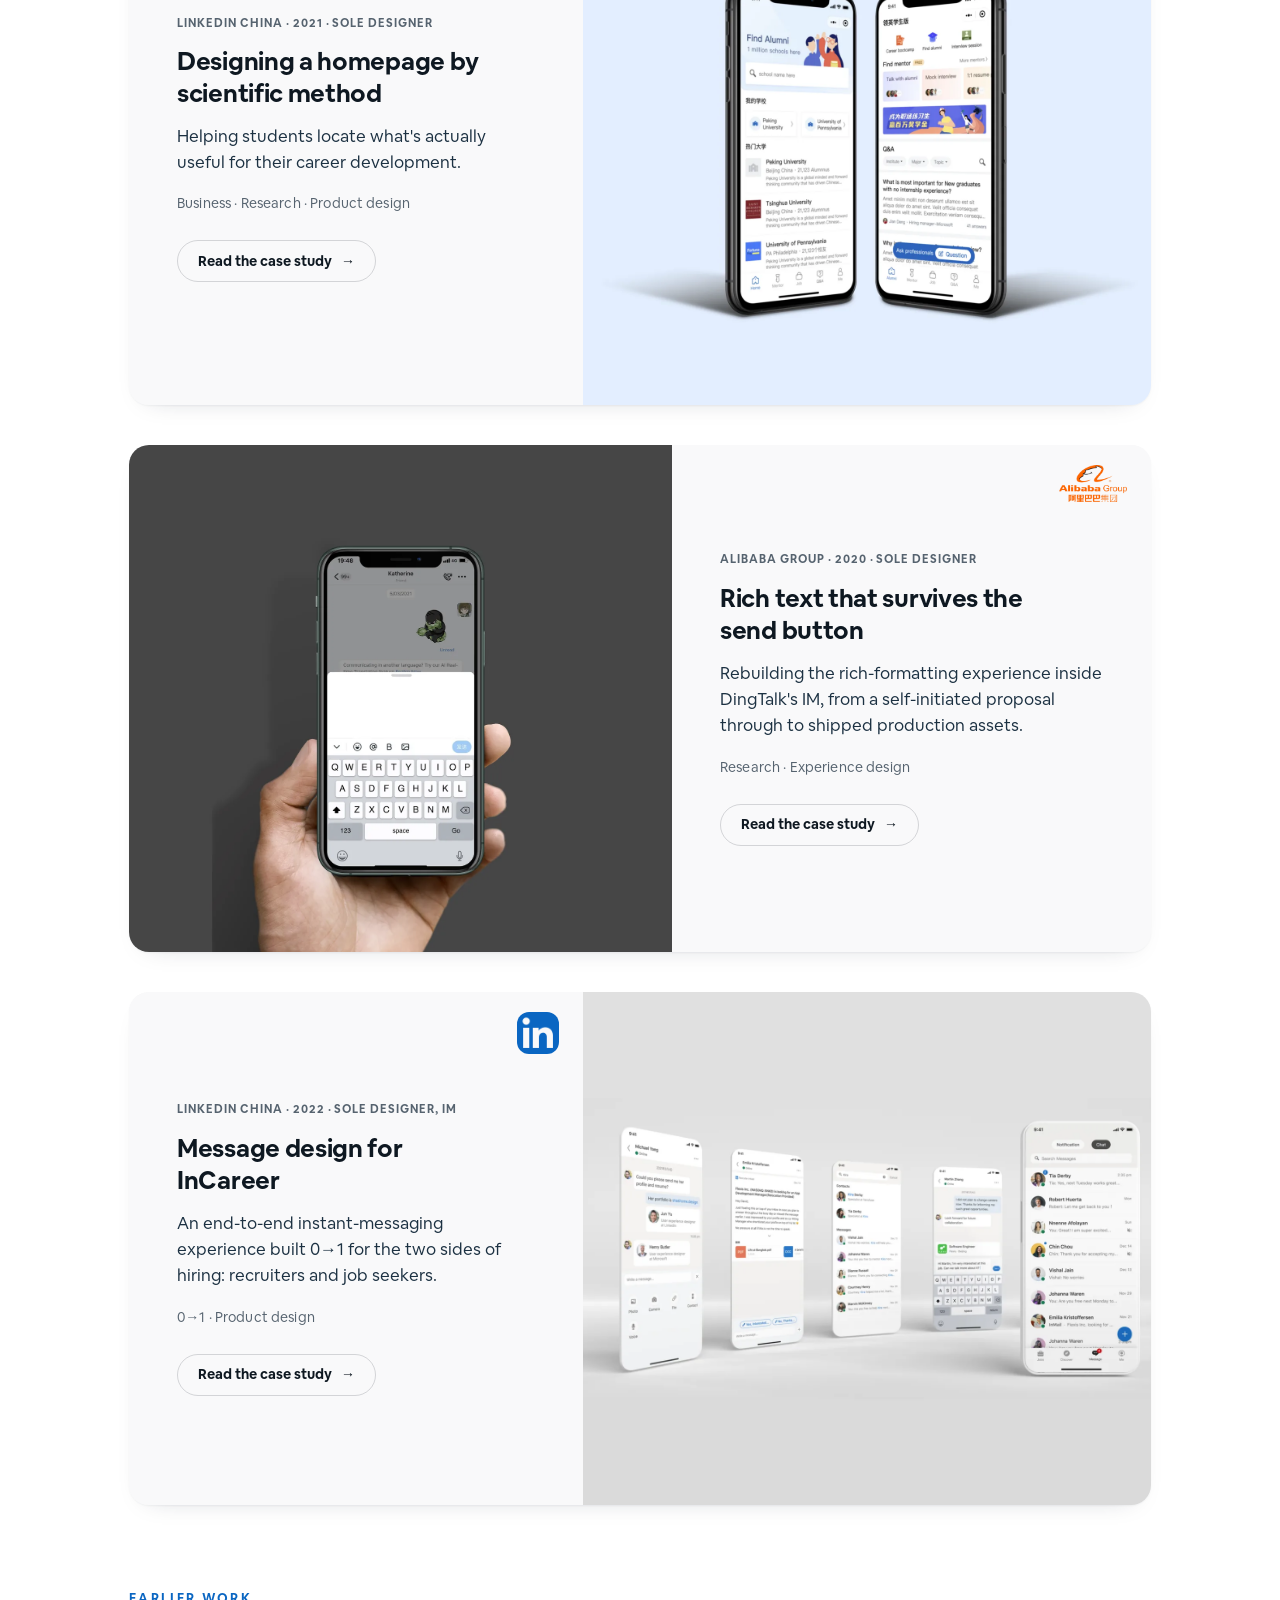
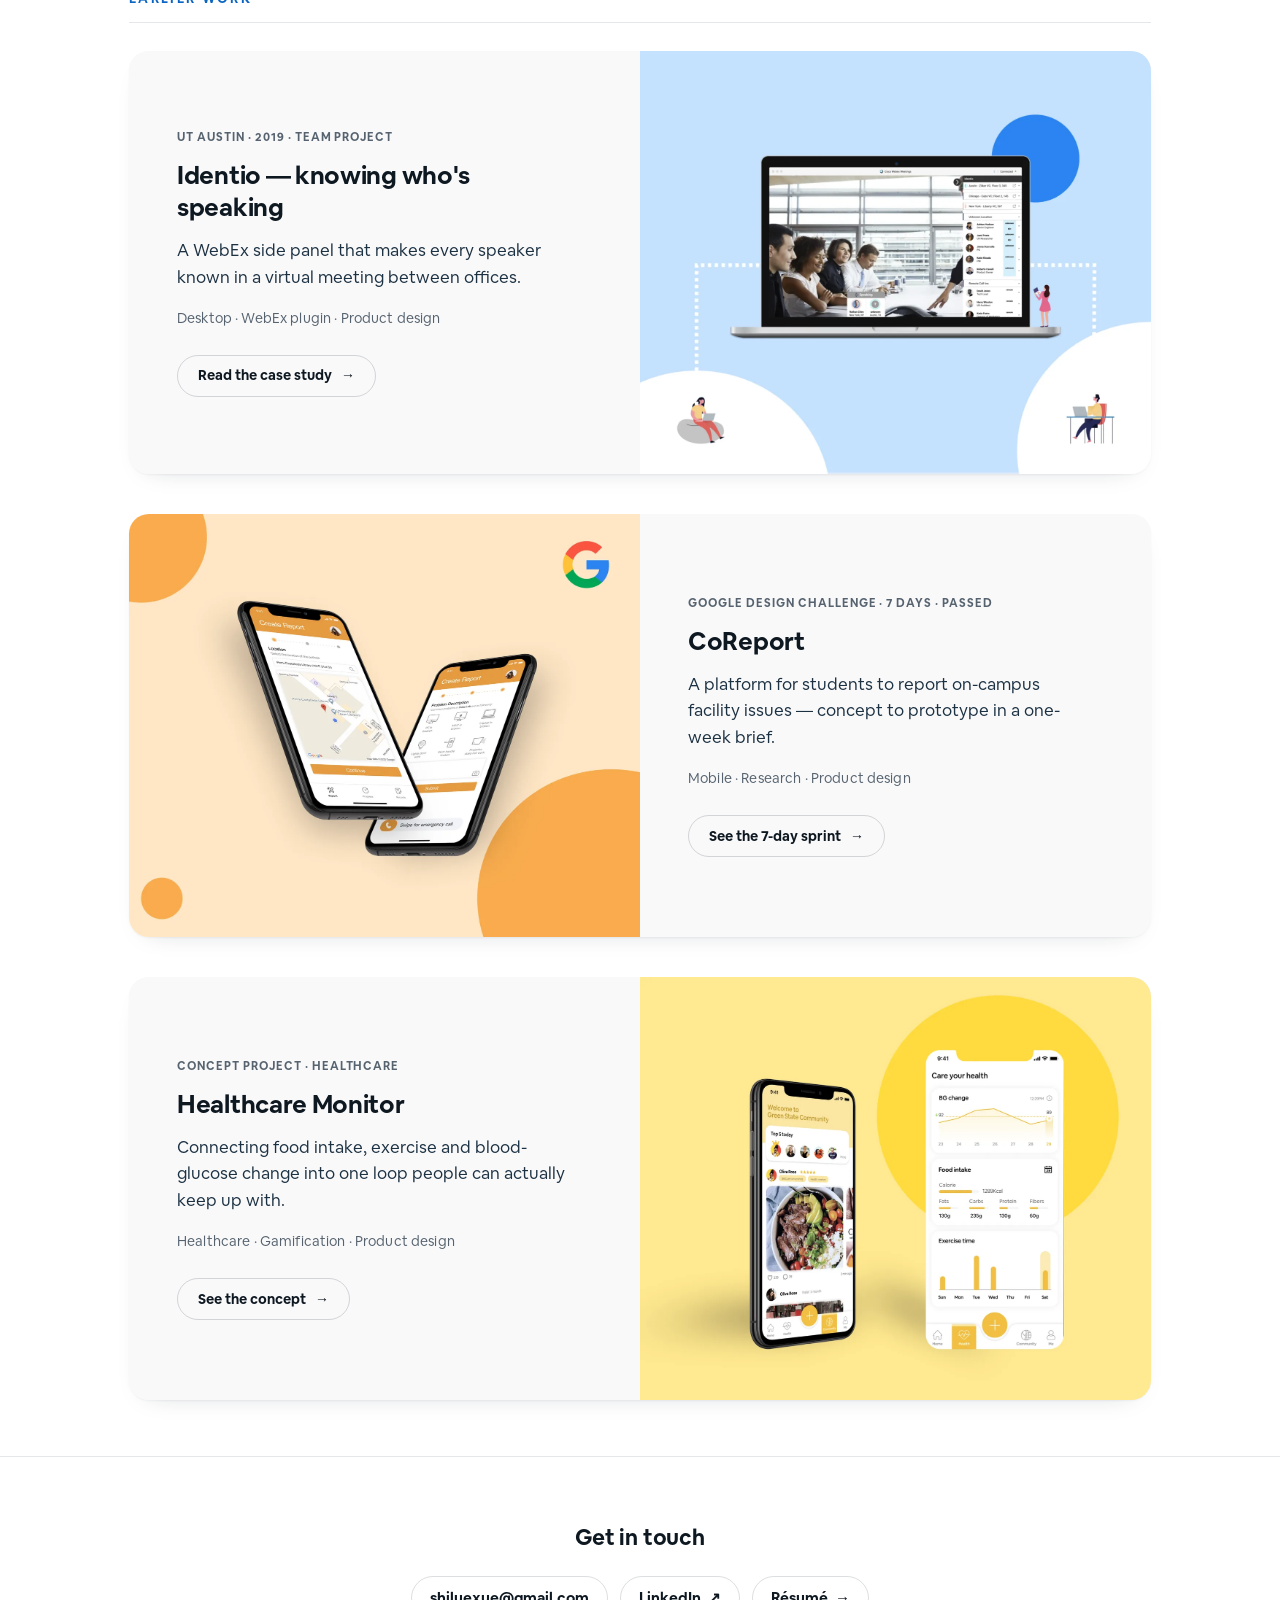
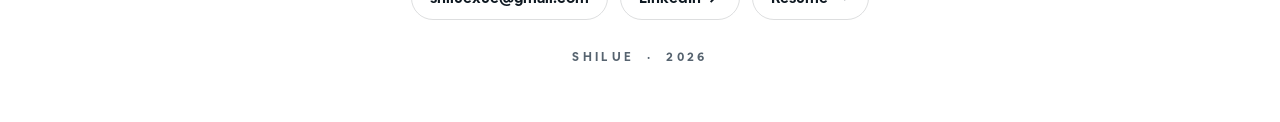
==== commit cb619278: "09.13 除了 visual部分" ====
--- a/index.html
+++ b/index.html
@@ -136,7 +136,7 @@
   height: var(--header-height);
   display: flex; align-items: center;
   border-bottom: 1px solid transparent;
-  view-transition-name: site-header;
+
 }
 body { padding-top: var(--header-height); }
 /* Kept for JS compat — no visual change on scroll, header stays stable across pages */
@@ -531,9 +531,9 @@
 @keyframes vt-fade-in { from { opacity: 0 } }
 /* The cover morph gets a longer, softer curve than the page cross-fade. */
 ::view-transition-group(*) { animation-duration: .46s; animation-timing-function: cubic-bezier(.32,.72,0,1); }
-::view-transition-group(site-header) { animation-duration: .01s; }
-::view-transition-old(site-header){ animation:none; opacity:0; mix-blend-mode:normal }
-::view-transition-new(site-header){ animation:none; opacity:1; mix-blend-mode:normal }
+
+
+
 
 /* Scroll progress */
 .wow-progress { position: fixed; top: 0; left: 0; height: 2px; background: var(--accent); width: 0%; z-index: 9999; transition: width .1s ease-out; }
@@ -684,7 +684,7 @@
             <p class="card__eyebrow">Trip.com · 2024–now · Search design lead</p>
             <h3 class="card__title">Reframing Trip.com Search for the AI era</h3>
             <p class="card__desc">Reframing Search from a keyword-matching transaction entry into a travel decision gateway — driving vision and design across three staged initiatives.</p>
-            <p class="card__tag">Search strategy · Design direction · AI</p>
+            <p class="card__tag">0→1 · Search strategy · Design direction · AI</p>
             <span class="card__cta">See the search rework <span class="card__cta-arw" aria-hidden="true">→</span></span>
           </div>
           <div class="card__media" aria-hidden="true">
